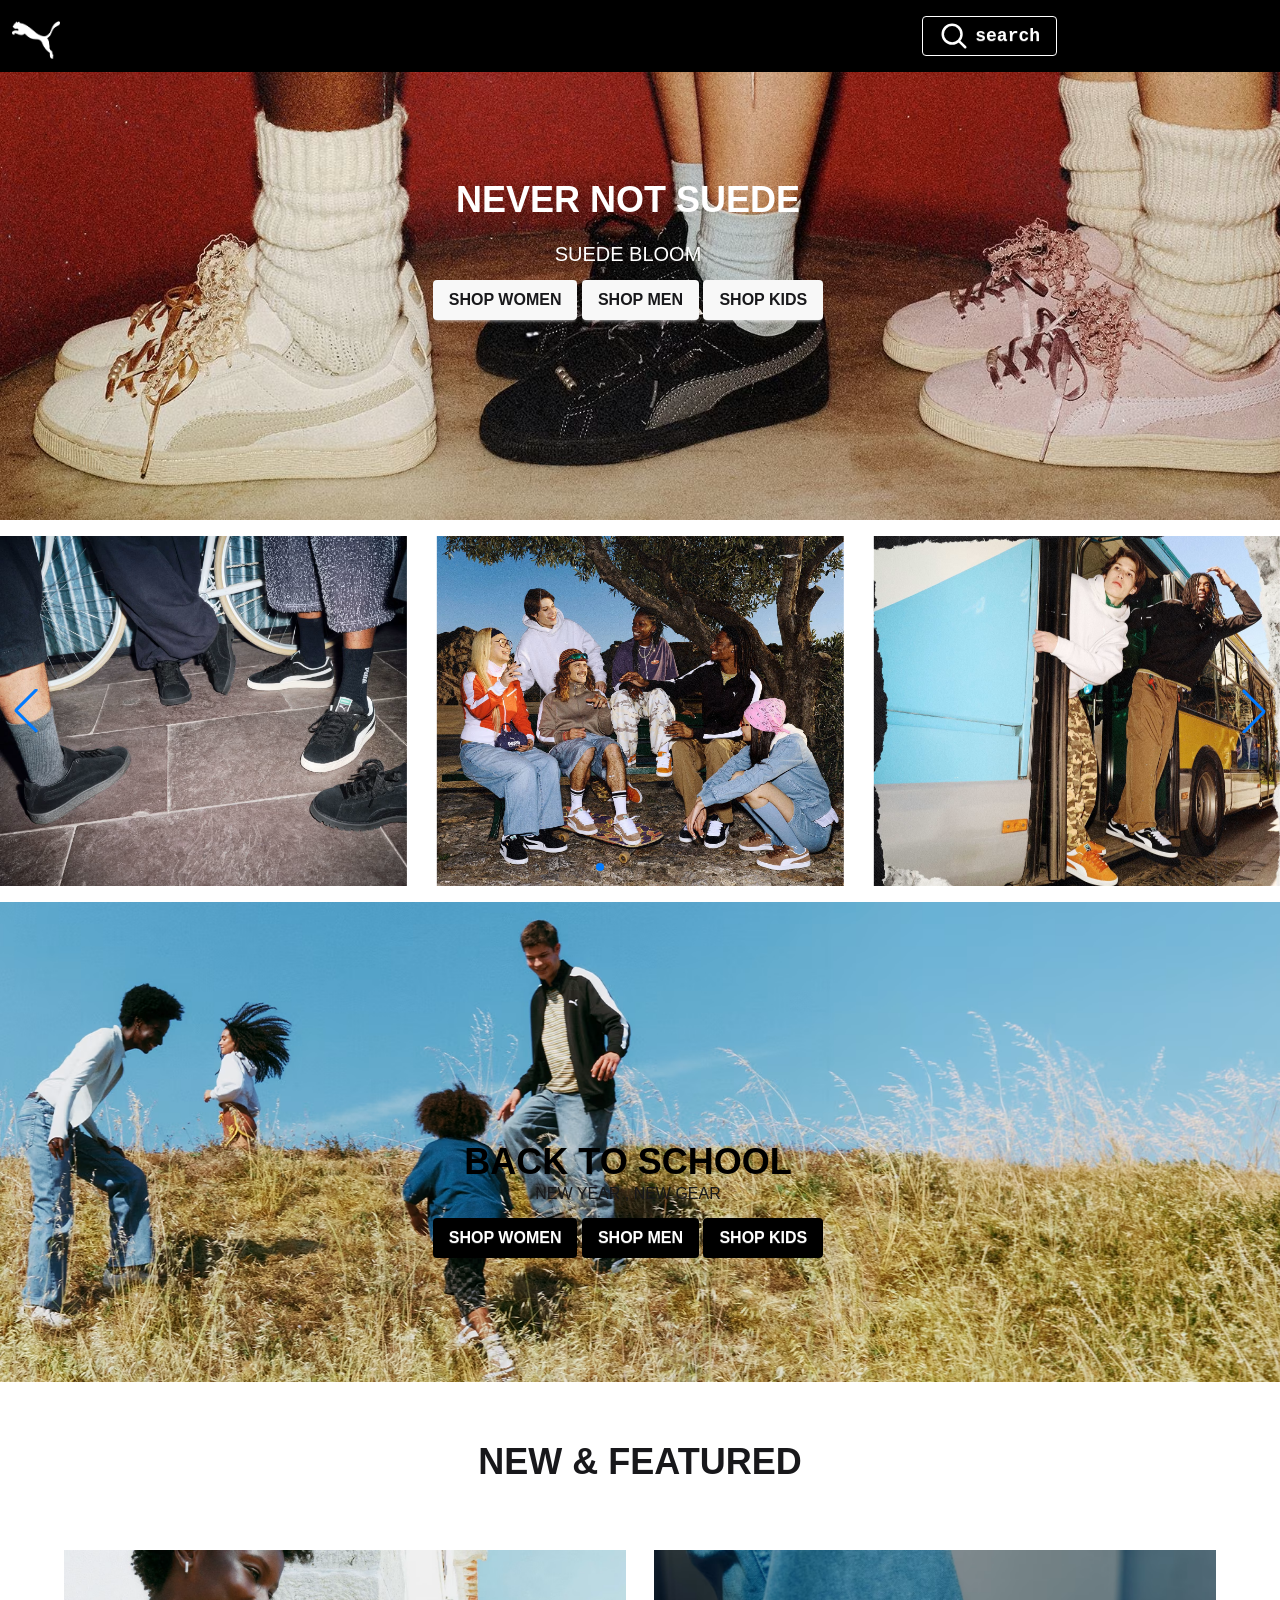
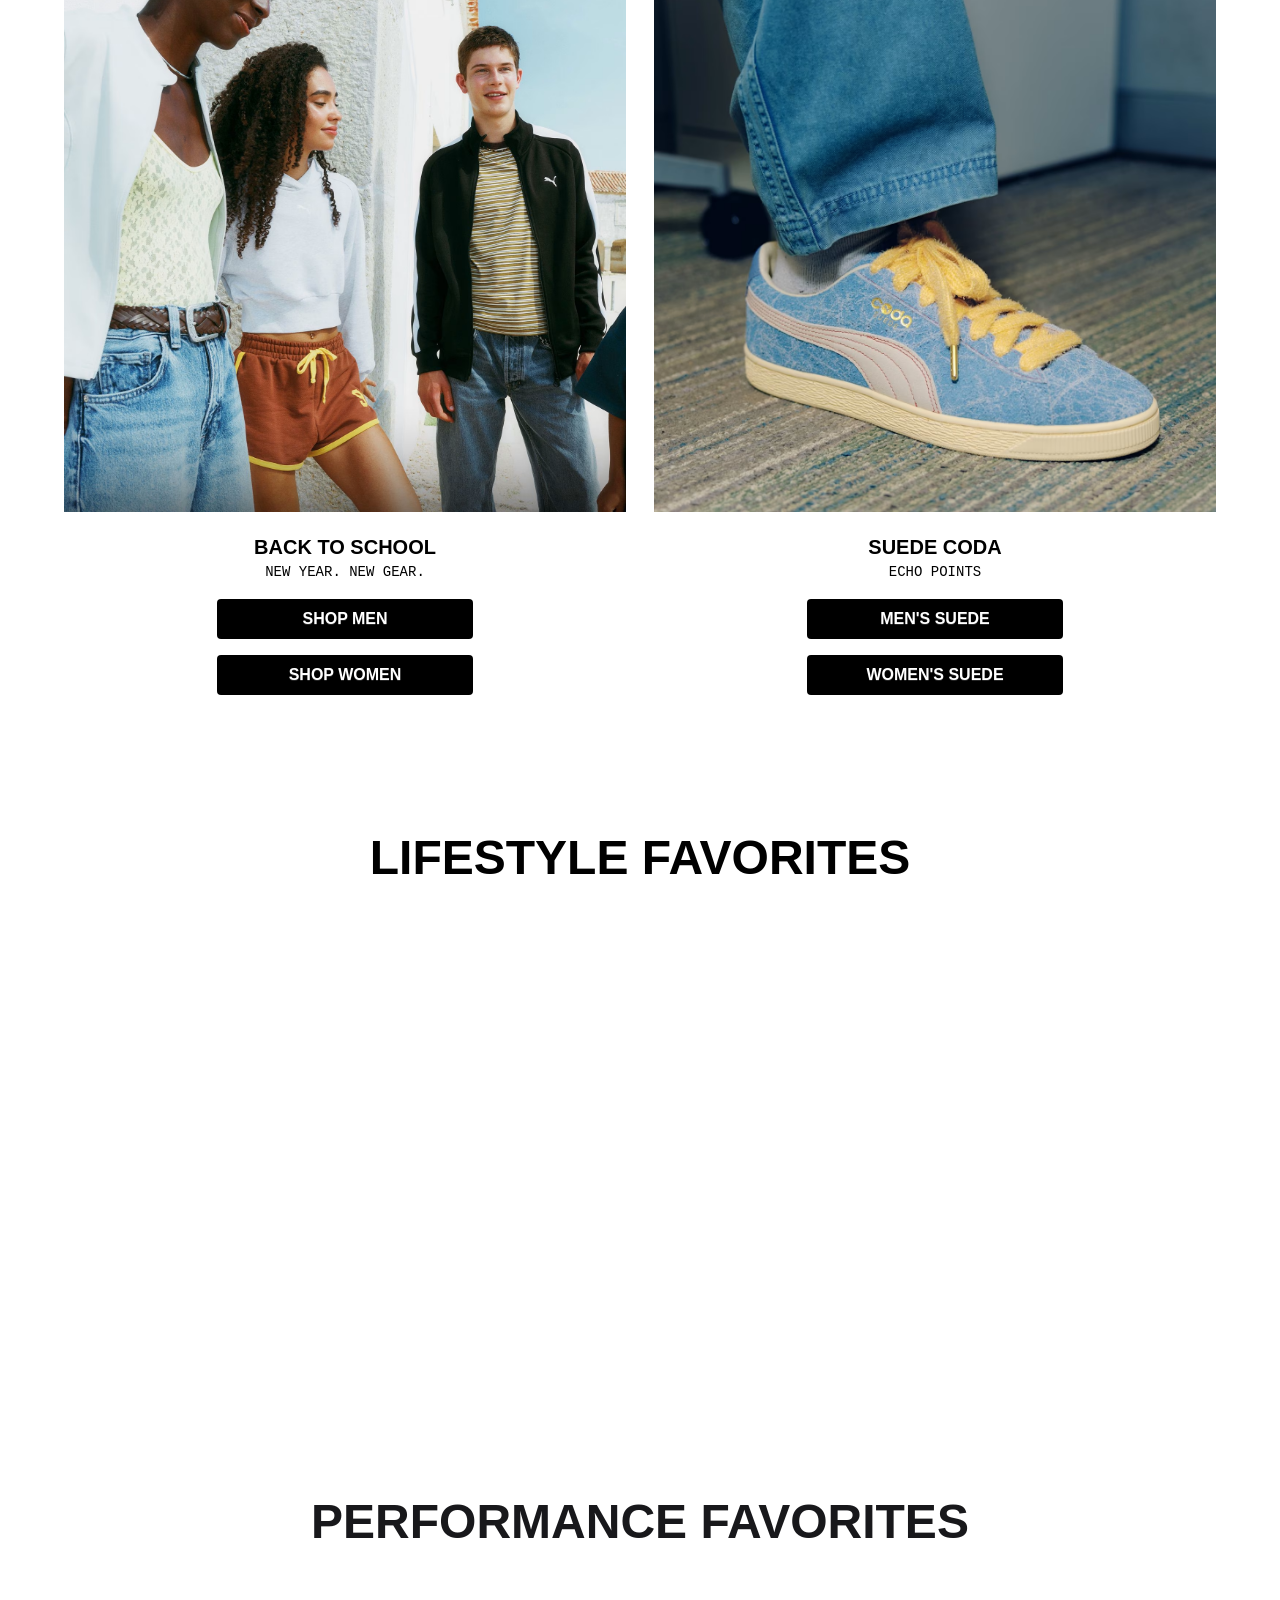
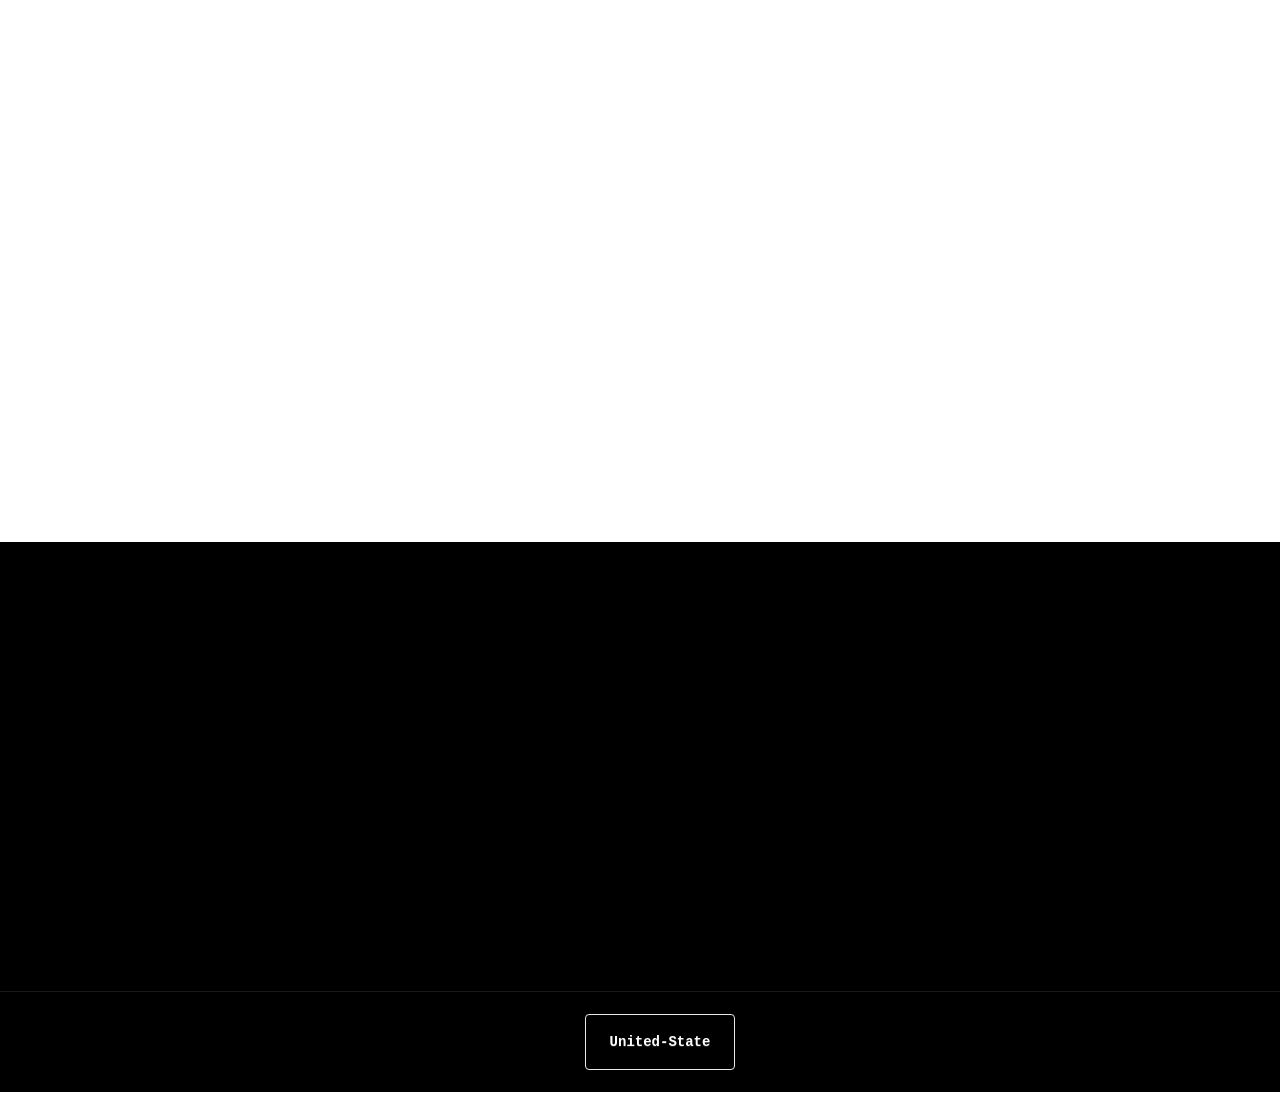
==== index.html @ 9804d4bf "first" ====
<!DOCTYPE html>
<html lang="en">
<head>
  <meta charset="UTF-8">
  <meta name="viewport" content="width=device-width, initial-scale=1.0">
  <title>PUMA.com | Clothing, Shoes, Accessories | PUMA US</title>
  <link rel="icon" href="./images/favicon.png">
  <script type="module" crossorigin src="./assets/index-BhN2_2Dj.js"></script>
  <link rel="stylesheet" crossorigin href="./assets/index-mYCbTjLN.css">
</head>
<body>
<!--#region wrapper-->
<div class="wrapper w-full bg-white">
<header class="w-full header bg-neutral-200 fixed z-10 h-18 lg:flex hidden">
  <!--#region menu-->
  <nav class="bg-black container  nav capitalize max-w-375 mx-auto h-full flex 
  gap-3 flex-row transition-all duration-200 hover:text-gray-300
  ">
    <img src="./images/favicon.png" class="h-full p-3 m-1  px-2 " alt="puma">
    
     
    <div class=" menucontainer1  font-bold px-2 h-full text-white w-[70%] hover:text-white
    gap-7 flex items-center ">
   </div>
      
  <div class="btnheader w-[15%] flex justify-center items-center">
    <button class="btn btn-secondary bg-black border-white hover:bg-gray-400 shadow-none font-mono text-white text-[18px]">
      <svg width="30px" height="30px" viewBox="0 0 24 24" fill="none" xmlns="http://www.w3.org/2000/svg">
<path d="M15.7955 15.8111L21 21M18 10.5C18 14.6421 14.6421 18 10.5 18C6.35786 18 3 14.6421 3 10.5C3 6.35786 6.35786 3 10.5 3C14.6421 3 18 6.35786 18 10.5Z" stroke="white" stroke-width="2" stroke-linecap="round" stroke-linejoin="round"/>
</svg>
            search
            </button>
  </div>
       <div class="menudo gap-8 flex items-center justify-start gap-4 w-[15%]">
           
            <div class="svg  w-[200px] gap-5 flex justify-between ">
              
            </div>
       </div>

  </nav>
  <!--#endregion menu-->
</header>
<!--#regin header mobile-->
<div class="headermob flex lg:hidden z-10 w-full justify-between gap-3 h-[40px] bg-black">
 
    <div class="menucon w-auto shrink-0 flex flex-row justify-start gap-1">
    </div>

 <div class="logo shrink-0">
  <img src="./images/favicon.png" class="w-12 h-10 " alt="">
 </div>
 <div class="menucondo w-auto shrink-0 flex justify-end flex-row">
   <div class="person">
    <button class="w-[40px] h-[40px] rounded-[20px] bg-black flex justify-center items-center hover:bg-gray-900 shadow-none border-none">
   <img src="./images/person.svg" class="w-5 h-5" alt="">
  </button>
  </div>
  <div class="basket">
    <button class="w-[40px] h-[40px] rounded-[20px] bg-black flex justify-center items-center hover:bg-gray-900 shadow-none border-none">
   <img src="./images/basket.svg " class="w-5 h-5" alt="">
  </button>
  </div>
  </div>
 
</div>
<!--#endregion header mobile-->

<!--#region firstbackground-->
<div class="w-full max-w-375 mx-auto lg:h-130 firstbackground flex h-80 "></div>
<!--#endregion firstbackground-->

<!--#region swiper1-->
<div class="hero-swiper w-full mt-4 max-w-375 container mx-auto "></div>
<!--#endregion swiper1-->

<!--#region secondbg desktop-->
<div class="secondbg w-full max-w-375 mx-auto lg:h-120 mt-4 flex h-80 "></div>
<!--#endregion secondbg desktop-->
 

<!--#region card-->
<div class="card flex md:flex container lg:mx-auto w-full lg:h-240 lg:flex-col lg:my-10 
 justify-center  max-w-375 bg-white">
  </div>
<!--#endregion card-->

<!--#region products desktop-->
<div class="products hidden max-w-375 w-full h-[660px] bg-white container lg:flex flex-col mx-auto items-center">
<span class="capitalize font-bold text-5xl text-black mt-3">LIFESTYLE FAVORITES</span>
<div class="probox w-full h-[550px] mt-3  flex flex-row "></div>
</div>
<!--#endregion products desktop-->
<!--#region products mobile-->
<div class="products lg:hidden w-full flex flex-col bg-white items-center">
<span class="capitalize font-bold text-2xl text-black mb-4 mt-5">LIFESTYLE FAVORITES</span>
<div class="proboxmob w-full flex flex-col justify-center items-center ">
    
</div>
</div>
<!--#endregion products mobile-->

<!--#region pro desktop-->
<div class="pro hidden max-w-375 w-full h-[660px] container lg:flex flex-col mx-auto items-center">
<span class="capitalize font-bold text-5xl mt-4">PERFORMANCE FAVORITES</span>
<div class="probox2 w-full h-[550px] mt-5  flex flex-row "></div>
</div>
<!--#endregion pro desktop-->
<!--#region pro mobile-->
<div class="mobilepro w-full h-150 bg-white flex flex-col items-center lg:hidden">

</div>
<!--#endregion pro mobile-->

<!--#region footerdesktop-->
<div class="footerdesk hidden  bg-black w-full mx-auto container lg:flex flex-col max-w-375 h-[550px]">
<div class="firstpart  w-full h-[450px] flex flex-row">
   
  <div class="first flex-1 min-w-0 flex justify-center items-start lg:px-24 flex-col h-full ">
</div>

  <div class="sec flex-1 min-w-0 flex justify-center items-start lg:px-22 flex-col h-full ">
   
  </div>
  
  <div class="third flex-1 min-w-0 flex justify-center items-start lg:px-22 flex-col h-full ">
    
  </div>
  <div class="forth flex-1 min-w-0 flex justify-center items-start lg:px-22 flex-col h-full ">
  
  </div>
</div>
<hr class="w-full bg-white">

<div class="footerdesksec w-full h-25 flex flex-row ">
  
  <div class="partyek flex-1 min-w-0 h-full mt-5 px-5 flex flex-row gap-3">
   </div>
   <div class="Language flex-1 min-w-0 flex justify-center items-center">
    <button class="btn btn-xs bg-black font-mono shadow-none hover:bg-gray-300
    sm:btn-sm md:btn-md lg:btn-lg xl:btn-xl capitalize text-white text-[14px] ">United-state</button>
   </div>
   <div class="text flex-1 min-w-0 mt-5 flex flex-col items-end">
    
   </div>

</div>

</div>
<!--#endregion footerdesktop-->
<!--#region footer mobile-->
<div class="lg:hidden flex w-full h-125 bg-black overflow-hidden flex-col">
<div class="ghesmataval w-[98%] "></div>
<div class="Language w-[95%]  flex justify-center items-center">
    <button class="btn btn-xs bg-black font-mono shadow-none hover:bg-gray-300
    sm:btn-sm md:btn-md lg:btn-lg xl:btn-xl capitalize text-white text-[14px] ">United-state</button>
   </div>
  <hr class="w-full bg-white mt-4 ">
  <div class="icons w-full h-[50px] mt-5 px-5 flex justify-center items-center flex-row gap-6 ">
   </div>
</div>
<!--#endregion footer mobile-->


</div>
<!--#endregion wrapper-->




<script src="./swiper/swiper-bundle.min.js"></script>
</body>
</html>
---- assets/index-mYCbTjLN.css ----
:root{--swiper-theme-color:#007aff}:host{z-index:1;margin-left:auto;margin-right:auto;display:block;position:relative}.swiper{z-index:1;margin-left:auto;margin-right:auto;padding:0;list-style:none;display:block;position:relative;overflow:hidden}.swiper-vertical>.swiper-wrapper{flex-direction:column}.swiper-wrapper{box-sizing:initial;height:100%;transition-property:transform;transition-timing-function:var(--swiper-wrapper-transition-timing-function,initial);z-index:1;width:100%;display:flex;position:relative}.swiper-android .swiper-slide,.swiper-ios .swiper-slide,.swiper-wrapper{transform:translateZ(0)}.swiper-horizontal{touch-action:pan-y}.swiper-vertical{touch-action:pan-x}.swiper-slide{flex-shrink:0;width:100%;height:100%;transition-property:transform;display:block;position:relative}.swiper-slide-invisible-blank{visibility:hidden}.swiper-autoheight,.swiper-autoheight .swiper-slide{height:auto}.swiper-autoheight .swiper-wrapper{align-items:flex-start;transition-property:transform,height}.swiper-backface-hidden .swiper-slide{backface-visibility:hidden;transform:translateZ(0)}.swiper-3d.swiper-css-mode .swiper-wrapper{perspective:1200px}.swiper-3d .swiper-wrapper{transform-style:preserve-3d}.swiper-3d{perspective:1200px}.swiper-3d .swiper-cube-shadow,.swiper-3d .swiper-slide{transform-style:preserve-3d}.swiper-css-mode>.swiper-wrapper{scrollbar-width:none;-ms-overflow-style:none;overflow:auto}.swiper-css-mode>.swiper-wrapper::-webkit-scrollbar{display:none}.swiper-css-mode>.swiper-wrapper>.swiper-slide{scroll-snap-align:start start}.swiper-css-mode.swiper-horizontal>.swiper-wrapper{scroll-snap-type:x mandatory}.swiper-css-mode.swiper-horizontal>.swiper-wrapper>.swiper-slide:first-child{margin-inline-start:var(--swiper-slides-offset-before);scroll-margin-inline-start:var(--swiper-slides-offset-before)}.swiper-css-mode.swiper-horizontal>.swiper-wrapper>.swiper-slide:last-child{margin-inline-end:var(--swiper-slides-offset-after)}.swiper-css-mode.swiper-vertical>.swiper-wrapper{scroll-snap-type:y mandatory}.swiper-css-mode.swiper-vertical>.swiper-wrapper>.swiper-slide:first-child{margin-block-start:var(--swiper-slides-offset-before);scroll-margin-block-start:var(--swiper-slides-offset-before)}.swiper-css-mode.swiper-vertical>.swiper-wrapper>.swiper-slide:last-child{margin-block-end:var(--swiper-slides-offset-after)}.swiper-css-mode.swiper-free-mode>.swiper-wrapper{scroll-snap-type:none}.swiper-css-mode.swiper-free-mode>.swiper-wrapper>.swiper-slide{scroll-snap-align:none}.swiper-css-mode.swiper-centered>.swiper-wrapper:before{content:"";flex-shrink:0;order:9999}.swiper-css-mode.swiper-centered>.swiper-wrapper>.swiper-slide{scroll-snap-align:center center;scroll-snap-stop:always}.swiper-css-mode.swiper-centered.swiper-horizontal>.swiper-wrapper>.swiper-slide:first-child{margin-inline-start:var(--swiper-centered-offset-before)}.swiper-css-mode.swiper-centered.swiper-horizontal>.swiper-wrapper:before{height:100%;min-height:1px;width:var(--swiper-centered-offset-after)}.swiper-css-mode.swiper-centered.swiper-vertical>.swiper-wrapper>.swiper-slide:first-child{margin-block-start:var(--swiper-centered-offset-before)}.swiper-css-mode.swiper-centered.swiper-vertical>.swiper-wrapper:before{height:var(--swiper-centered-offset-after);width:100%;min-width:1px}.swiper-3d .swiper-slide-shadow,.swiper-3d .swiper-slide-shadow-bottom,.swiper-3d .swiper-slide-shadow-left,.swiper-3d .swiper-slide-shadow-right,.swiper-3d .swiper-slide-shadow-top{pointer-events:none;z-index:10;width:100%;height:100%;position:absolute;top:0;left:0}.swiper-3d .swiper-slide-shadow{background:#00000026}.swiper-3d .swiper-slide-shadow-left{background-image:linear-gradient(270deg,#00000080,#0000)}.swiper-3d .swiper-slide-shadow-right{background-image:linear-gradient(90deg,#00000080,#0000)}.swiper-3d .swiper-slide-shadow-top{background-image:linear-gradient(#0000,#00000080)}.swiper-3d .swiper-slide-shadow-bottom{background-image:linear-gradient(#00000080,#0000)}.swiper-lazy-preloader{border:4px solid var(--swiper-preloader-color,var(--swiper-theme-color));box-sizing:border-box;transform-origin:50%;z-index:10;border-top:4px solid #0000;border-radius:50%;width:42px;height:42px;margin-top:-21px;margin-left:-21px;position:absolute;top:50%;left:50%}:is(.swiper-watch-progress .swiper-slide-visible,.swiper:not(.swiper-watch-progress)) .swiper-lazy-preloader{animation:1s linear infinite swiper-preloader-spin}.swiper-lazy-preloader-white{--swiper-preloader-color:#fff}.swiper-lazy-preloader-black{--swiper-preloader-color:#000}@keyframes swiper-preloader-spin{0%{transform:rotate(0)}to{transform:rotate(1turn)}}.swiper-virtual .swiper-slide{-webkit-backface-visibility:hidden;transform:translateZ(0)}.swiper-virtual.swiper-css-mode .swiper-wrapper:after{content:"";pointer-events:none;position:absolute;top:0;left:0}.swiper-virtual.swiper-css-mode.swiper-horizontal .swiper-wrapper:after{height:1px;width:var(--swiper-virtual-size)}.swiper-virtual.swiper-css-mode.swiper-vertical .swiper-wrapper:after{height:var(--swiper-virtual-size);width:1px}:root{--swiper-navigation-size:44px}.swiper-button-next,.swiper-button-prev{color:var(--swiper-navigation-color,var(--swiper-theme-color));cursor:pointer;height:var(--swiper-navigation-size);width:var(--swiper-navigation-size);z-index:10;justify-content:center;align-items:center;display:flex;position:absolute}:is(.swiper-button-next,.swiper-button-prev).swiper-button-disabled{cursor:auto;opacity:.35;pointer-events:none}:is(.swiper-button-next,.swiper-button-prev).swiper-button-hidden{cursor:auto;opacity:0;pointer-events:none}.swiper-navigation-disabled :is(.swiper-button-next,.swiper-button-prev){display:none!important}:is(.swiper-button-next,.swiper-button-prev) ::slotted(svg),:is(.swiper-button-next,.swiper-button-prev) svg{object-fit:contain;transform-origin:50%;fill:currentColor;pointer-events:none;width:100%;height:100%}.swiper-button-lock{display:none}.swiper-button-next,.swiper-button-prev{margin-top:calc(0px - var(--swiper-navigation-size)/2);top:var(--swiper-navigation-top-offset,50%)}.swiper-button-prev{left:var(--swiper-navigation-sides-offset,4px);right:auto}.swiper-button-prev .swiper-navigation-icon,.swiper-button-prev ::slotted(.swiper-navigation-icon){transform:rotate(180deg)}.swiper-button-next{left:auto;right:var(--swiper-navigation-sides-offset,4px)}.swiper-horizontal .swiper-button-next,.swiper-horizontal .swiper-button-prev,.swiper-horizontal~.swiper-button-next,.swiper-horizontal~.swiper-button-prev{margin-left:0;margin-top:calc(0px - var(--swiper-navigation-size)/2);top:var(--swiper-navigation-top-offset,50%)}.swiper-horizontal.swiper-rtl .swiper-button-next,.swiper-horizontal.swiper-rtl~.swiper-button-next,.swiper-horizontal~.swiper-button-prev,.swiper-horizontal .swiper-button-prev{left:var(--swiper-navigation-sides-offset,4px);right:auto}.swiper-horizontal.swiper-rtl .swiper-button-prev,.swiper-horizontal.swiper-rtl~.swiper-button-prev,.swiper-horizontal~.swiper-button-next,.swiper-horizontal .swiper-button-next{left:auto;right:var(--swiper-navigation-sides-offset,4px)}:is(.swiper-horizontal.swiper-rtl .swiper-button-next,.swiper-horizontal.swiper-rtl~.swiper-button-next,.swiper-horizontal~.swiper-button-prev,.swiper-horizontal .swiper-button-prev) .swiper-navigation-icon,:is(.swiper-horizontal.swiper-rtl .swiper-button-next,.swiper-horizontal.swiper-rtl~.swiper-button-next,.swiper-horizontal~.swiper-button-prev,.swiper-horizontal .swiper-button-prev) ::slotted(.swiper-navigation-icon){transform:rotate(180deg)}:is(.swiper-horizontal.swiper-rtl .swiper-button-prev,.swiper-horizontal.swiper-rtl~.swiper-button-prev) .swiper-navigation-icon,:is(.swiper-horizontal.swiper-rtl .swiper-button-prev,.swiper-horizontal.swiper-rtl~.swiper-button-prev) ::slotted(.swiper-navigation-icon){transform:rotate(0)}.swiper-vertical .swiper-button-next,.swiper-vertical .swiper-button-prev,.swiper-vertical~.swiper-button-next,.swiper-vertical~.swiper-button-prev{left:var(--swiper-navigation-top-offset,50%);margin-left:calc(0px - var(--swiper-navigation-size)/2);margin-top:0;right:auto}.swiper-vertical .swiper-button-prev,.swiper-vertical~.swiper-button-prev{bottom:auto;top:var(--swiper-navigation-sides-offset,4px)}:is(.swiper-vertical .swiper-button-prev,.swiper-vertical~.swiper-button-prev) .swiper-navigation-icon,:is(.swiper-vertical .swiper-button-prev,.swiper-vertical~.swiper-button-prev) ::slotted(.swiper-navigation-icon){transform:rotate(-90deg)}.swiper-vertical .swiper-button-next,.swiper-vertical~.swiper-button-next{bottom:var(--swiper-navigation-sides-offset,4px);top:auto}:is(.swiper-vertical .swiper-button-next,.swiper-vertical~.swiper-button-next) .swiper-navigation-icon,:is(.swiper-vertical .swiper-button-next,.swiper-vertical~.swiper-button-next) ::slotted(.swiper-navigation-icon){transform:rotate(90deg)}.swiper-pagination{text-align:center;z-index:10;transition:opacity .3s;position:absolute;transform:translateZ(0)}.swiper-pagination.swiper-pagination-hidden{opacity:0}.swiper-pagination.swiper-pagination-disabled,.swiper-pagination-disabled>.swiper-pagination{display:none!important}.swiper-horizontal>.swiper-pagination-bullets,.swiper-pagination-bullets.swiper-pagination-horizontal,.swiper-pagination-custom,.swiper-pagination-fraction{bottom:var(--swiper-pagination-bottom,8px);left:0;top:var(--swiper-pagination-top,auto);width:100%}.swiper-pagination-bullets-dynamic{font-size:0;overflow:hidden}.swiper-pagination-bullets-dynamic .swiper-pagination-bullet{position:relative;transform:scale(.33)}.swiper-pagination-bullets-dynamic .swiper-pagination-bullet-active,.swiper-pagination-bullets-dynamic .swiper-pagination-bullet-active-main{transform:scale(1)}.swiper-pagination-bullets-dynamic .swiper-pagination-bullet-active-prev{transform:scale(.66)}.swiper-pagination-bullets-dynamic .swiper-pagination-bullet-active-prev-prev{transform:scale(.33)}.swiper-pagination-bullets-dynamic .swiper-pagination-bullet-active-next{transform:scale(.66)}.swiper-pagination-bullets-dynamic .swiper-pagination-bullet-active-next-next{transform:scale(.33)}.swiper-pagination-bullet{background:var(--swiper-pagination-bullet-inactive-color,#000);border-radius:var(--swiper-pagination-bullet-border-radius,50%);height:var(--swiper-pagination-bullet-height,var(--swiper-pagination-bullet-size,8px));opacity:var(--swiper-pagination-bullet-inactive-opacity,.2);width:var(--swiper-pagination-bullet-width,var(--swiper-pagination-bullet-size,8px));display:inline-block}button.swiper-pagination-bullet{appearance:none;box-shadow:none;border:none;margin:0;padding:0}.swiper-pagination-clickable .swiper-pagination-bullet{cursor:pointer}.swiper-pagination-bullet:only-child{display:none!important}.swiper-pagination-bullet-active{background:var(--swiper-pagination-color,var(--swiper-theme-color));opacity:var(--swiper-pagination-bullet-opacity,1)}.swiper-pagination-vertical.swiper-pagination-bullets,.swiper-vertical>.swiper-pagination-bullets{left:var(--swiper-pagination-left,auto);right:var(--swiper-pagination-right,8px);top:50%;transform:translateY(-50%)}:is(.swiper-pagination-vertical.swiper-pagination-bullets,.swiper-vertical>.swiper-pagination-bullets) .swiper-pagination-bullet{margin:var(--swiper-pagination-bullet-vertical-gap,6px) 0;display:block}:is(.swiper-pagination-vertical.swiper-pagination-bullets,.swiper-vertical>.swiper-pagination-bullets).swiper-pagination-bullets-dynamic{width:8px;top:50%;transform:translateY(-50%)}:is(.swiper-pagination-vertical.swiper-pagination-bullets,.swiper-vertical>.swiper-pagination-bullets).swiper-pagination-bullets-dynamic .swiper-pagination-bullet{transition:transform .2s,top .2s;display:inline-block}:is(.swiper-horizontal>.swiper-pagination-bullets,.swiper-pagination-horizontal.swiper-pagination-bullets) .swiper-pagination-bullet{margin:0 var(--swiper-pagination-bullet-horizontal-gap,4px)}:is(.swiper-horizontal>.swiper-pagination-bullets,.swiper-pagination-horizontal.swiper-pagination-bullets).swiper-pagination-bullets-dynamic{white-space:nowrap;left:50%;transform:translate(-50%)}:is(.swiper-horizontal>.swiper-pagination-bullets,.swiper-pagination-horizontal.swiper-pagination-bullets).swiper-pagination-bullets-dynamic .swiper-pagination-bullet{transition:transform .2s,left .2s}.swiper-horizontal.swiper-rtl>.swiper-pagination-bullets-dynamic .swiper-pagination-bullet{transition:transform .2s,right .2s}.swiper-pagination-fraction{color:var(--swiper-pagination-fraction-color,inherit)}.swiper-pagination-progressbar{background:var(--swiper-pagination-progressbar-bg-color,#00000040);position:absolute}.swiper-pagination-progressbar .swiper-pagination-progressbar-fill{background:var(--swiper-pagination-color,var(--swiper-theme-color));transform-origin:0 0;width:100%;height:100%;position:absolute;top:0;left:0;transform:scale(0)}.swiper-rtl .swiper-pagination-progressbar .swiper-pagination-progressbar-fill{transform-origin:100% 0}.swiper-pagination-progressbar.swiper-pagination-horizontal,.swiper-pagination-progressbar.swiper-pagination-vertical.swiper-pagination-progressbar-opposite,.swiper-horizontal>.swiper-pagination-progressbar,.swiper-vertical>.swiper-pagination-progressbar.swiper-pagination-progressbar-opposite{height:var(--swiper-pagination-progressbar-size,4px);width:100%;top:0;left:0}.swiper-pagination-progressbar.swiper-pagination-horizontal.swiper-pagination-progressbar-opposite,.swiper-pagination-progressbar.swiper-pagination-vertical,.swiper-horizontal>.swiper-pagination-progressbar.swiper-pagination-progressbar-opposite,.swiper-vertical>.swiper-pagination-progressbar{height:100%;width:var(--swiper-pagination-progressbar-size,4px);top:0;left:0}.swiper-pagination-lock{display:none}.swiper-scrollbar{background:var(--swiper-scrollbar-bg-color,#0000001a);border-radius:var(--swiper-scrollbar-border-radius,10px);touch-action:none;position:relative}.swiper-scrollbar.swiper-scrollbar-disabled,.swiper-scrollbar-disabled>.swiper-scrollbar{display:none!important}.swiper-scrollbar.swiper-scrollbar-horizontal,.swiper-horizontal>.swiper-scrollbar{bottom:var(--swiper-scrollbar-bottom,4px);height:var(--swiper-scrollbar-size,4px);left:var(--swiper-scrollbar-sides-offset,1%);top:var(--swiper-scrollbar-top,auto);width:calc(100% - var(--swiper-scrollbar-sides-offset,1%)*2);z-index:50;position:absolute}.swiper-scrollbar.swiper-scrollbar-vertical,.swiper-vertical>.swiper-scrollbar{height:calc(100% - var(--swiper-scrollbar-sides-offset,1%)*2);left:var(--swiper-scrollbar-left,auto);right:var(--swiper-scrollbar-right,4px);top:var(--swiper-scrollbar-sides-offset,1%);width:var(--swiper-scrollbar-size,4px);z-index:50;position:absolute}.swiper-scrollbar-drag{background:var(--swiper-scrollbar-drag-bg-color,#00000080);border-radius:var(--swiper-scrollbar-border-radius,10px);width:100%;height:100%;position:relative;top:0;left:0}.swiper-scrollbar-cursor-drag{cursor:move}.swiper-scrollbar-lock{display:none}.swiper-zoom-container{text-align:center;justify-content:center;align-items:center;width:100%;height:100%;display:flex}.swiper-zoom-container>canvas,.swiper-zoom-container>img,.swiper-zoom-container>svg{object-fit:contain;max-width:100%;max-height:100%}.swiper-slide-zoomed{cursor:move;touch-action:none}.swiper .swiper-notification{opacity:0;pointer-events:none;z-index:-1000;position:absolute;top:0;left:0}.swiper-free-mode>.swiper-wrapper{margin:0 auto;transition-timing-function:ease-out}.swiper-grid>.swiper-wrapper{flex-wrap:wrap}.swiper-grid-column>.swiper-wrapper{flex-flow:column wrap}.swiper-fade.swiper-free-mode .swiper-slide{transition-timing-function:ease-out}.swiper-fade .swiper-slide{pointer-events:none;transition-property:opacity}.swiper-fade .swiper-slide .swiper-slide{pointer-events:none}.swiper-fade .swiper-slide-active{pointer-events:auto}.swiper-fade .swiper-slide-active .swiper-slide-active{pointer-events:auto}.swiper.swiper-cube{overflow:visible}.swiper-cube .swiper-slide{backface-visibility:hidden;pointer-events:none;transform-origin:0 0;visibility:hidden;z-index:1;width:100%;height:100%}.swiper-cube .swiper-slide .swiper-slide{pointer-events:none}.swiper-cube.swiper-rtl .swiper-slide{transform-origin:100% 0}.swiper-cube .swiper-slide-active,.swiper-cube .swiper-slide-active .swiper-slide-active{pointer-events:auto}.swiper-cube .swiper-slide-active,.swiper-cube .swiper-slide-next,.swiper-cube .swiper-slide-prev{pointer-events:auto;visibility:visible}.swiper-cube .swiper-cube-shadow{opacity:.6;z-index:0;width:100%;height:100%;position:absolute;bottom:0;left:0}.swiper-cube .swiper-cube-shadow:before{content:"";filter:blur(50px);background:#000;position:absolute;inset:0}.swiper-cube .swiper-slide-next+.swiper-slide{pointer-events:auto;visibility:visible}.swiper-cube .swiper-slide-shadow-cube.swiper-slide-shadow-bottom,.swiper-cube .swiper-slide-shadow-cube.swiper-slide-shadow-left,.swiper-cube .swiper-slide-shadow-cube.swiper-slide-shadow-right,.swiper-cube .swiper-slide-shadow-cube.swiper-slide-shadow-top{backface-visibility:hidden;z-index:0}.swiper.swiper-flip{overflow:visible}.swiper-flip .swiper-slide{backface-visibility:hidden;pointer-events:none;z-index:1}.swiper-flip .swiper-slide .swiper-slide{pointer-events:none}.swiper-flip .swiper-slide-active,.swiper-flip .swiper-slide-active .swiper-slide-active{pointer-events:auto}.swiper-flip .swiper-slide-shadow-flip.swiper-slide-shadow-bottom,.swiper-flip .swiper-slide-shadow-flip.swiper-slide-shadow-left,.swiper-flip .swiper-slide-shadow-flip.swiper-slide-shadow-right,.swiper-flip .swiper-slide-shadow-flip.swiper-slide-shadow-top{backface-visibility:hidden;z-index:0}.swiper-creative .swiper-slide{backface-visibility:hidden;transition-property:transform,opacity,height;overflow:hidden}.swiper.swiper-cards{overflow:visible}.swiper-cards .swiper-slide{backface-visibility:hidden;transform-origin:bottom;overflow:hidden}@layer properties{@supports (((-webkit-hyphens:none)) and (not (margin-trim:inline))) or ((-moz-orient:inline) and (not (color:rgb(from red r g b)))){*,:before,:after,::backdrop{--tw-translate-x:0;--tw-translate-y:0;--tw-translate-z:0;--tw-scale-x:1;--tw-scale-y:1;--tw-scale-z:1;--tw-rotate-x:initial;--tw-rotate-y:initial;--tw-rotate-z:initial;--tw-skew-x:initial;--tw-skew-y:initial;--tw-space-y-reverse:0;--tw-space-x-reverse:0;--tw-divide-y-reverse:0;--tw-border-style:solid;--tw-leading:initial;--tw-font-weight:initial;--tw-tracking:initial;--tw-shadow:0 0 #0000;--tw-shadow-color:initial;--tw-shadow-alpha:100%;--tw-inset-shadow:0 0 #0000;--tw-inset-shadow-color:initial;--tw-inset-shadow-alpha:100%;--tw-ring-color:initial;--tw-ring-shadow:0 0 #0000;--tw-inset-ring-color:initial;--tw-inset-ring-shadow:0 0 #0000;--tw-ring-inset:initial;--tw-ring-offset-width:0px;--tw-ring-offset-color:#fff;--tw-ring-offset-shadow:0 0 #0000;--tw-blur:initial;--tw-brightness:initial;--tw-contrast:initial;--tw-grayscale:initial;--tw-hue-rotate:initial;--tw-invert:initial;--tw-opacity:initial;--tw-saturate:initial;--tw-sepia:initial;--tw-drop-shadow:initial;--tw-drop-shadow-color:initial;--tw-drop-shadow-alpha:100%;--tw-drop-shadow-size:initial;--tw-duration:initial;--tw-ease:initial;--tw-content:""}}}@layer theme{:root,:host{--font-sans:-apple-system, BlinkMacSystemFont, "Segoe UI", Roboto, "Helvetica Neue", "Noto Sans", Arial, sans-serif, "Apple Color Emoji", "Segoe UI Emoji", "Segoe UI Symbol", "Noto Color Emoji";--font-mono:ui-monospace, SFMono-Regular, Menlo, Monaco, Consolas, "Liberation Mono", "Courier New", monospace;--color-gray-50:oklch(98.5% .002 247.839);--color-gray-300:oklch(87.2% .01 258.338);--color-gray-400:oklch(70.7% .022 261.325);--color-gray-600:oklch(44.6% .03 256.802);--color-gray-900:oklch(21% .034 264.665);--color-neutral-100:oklch(97% 0 none);--color-neutral-200:oklch(92.2% 0 none);--color-black:#000;--color-white:#fff;--spacing:.25rem;--container-xl:36rem;--text-xs:.75rem;--text-xs--line-height:calc(1 / .75);--text-sm:.875rem;--text-sm--line-height:calc(1.25 / .875);--text-base:1rem;--text-base--line-height:calc(1.5 / 1);--text-lg:1.125rem;--text-lg--line-height:calc(1.75 / 1.125);--text-xl:1.25rem;--text-xl--line-height:calc(1.75 / 1.25);--text-2xl:1.5rem;--text-2xl--line-height:calc(2 / 1.5);--text-3xl:1.875rem;--text-3xl--line-height:calc(2.25 / 1.875);--text-4xl:2.25rem;--text-4xl--line-height:calc(2.5 / 2.25);--text-5xl:3rem;--text-5xl--line-height:1;--font-weight-normal:400;--font-weight-medium:500;--font-weight-semibold:600;--font-weight-bold:700;--tracking-wide:.025em;--leading-tight:1.25;--radius-sm:.25rem;--radius-lg:.5rem;--radius-2xl:1rem;--ease-out:cubic-bezier(0, 0, .2, 1);--default-transition-duration:.15s;--default-transition-timing-function:cubic-bezier(.4, 0, .2, 1);--default-font-family:var(--font-sans);--default-mono-font-family:var(--font-mono)}}@layer base{*,:after,:before,::backdrop{box-sizing:border-box;border:0 solid;margin:0;padding:0}::file-selector-button{box-sizing:border-box;border:0 solid;margin:0;padding:0}html,:host{-webkit-text-size-adjust:100%;tab-size:4;line-height:1.5;font-family:var(--default-font-family,-apple-system, BlinkMacSystemFont, "Segoe UI", Roboto, "Helvetica Neue", "Noto Sans", Arial, sans-serif, "Apple Color Emoji", "Segoe UI Emoji", "Segoe UI Symbol", "Noto Color Emoji");font-feature-settings:var(--default-font-feature-settings,normal);font-variation-settings:var(--default-font-variation-settings,normal);-webkit-tap-highlight-color:transparent}hr{height:0;color:inherit;border-top-width:1px}abbr:where([title]){-webkit-text-decoration:underline dotted;text-decoration:underline dotted}h1,h2,h3,h4,h5,h6{font-size:inherit;font-weight:inherit}a{color:inherit;-webkit-text-decoration:inherit;-webkit-text-decoration:inherit;-webkit-text-decoration:inherit;-webkit-text-decoration:inherit;text-decoration:inherit}b,strong{font-weight:bolder}code,kbd,samp,pre{font-family:var(--default-mono-font-family,ui-monospace, SFMono-Regular, Menlo, Monaco, Consolas, "Liberation Mono", "Courier New", monospace);font-feature-settings:var(--default-mono-font-feature-settings,normal);font-variation-settings:var(--default-mono-font-variation-settings,normal);font-size:1em}small{font-size:80%}sub,sup{vertical-align:baseline;font-size:75%;line-height:0;position:relative}sub{bottom:-.25em}sup{top:-.5em}table{text-indent:0;border-color:inherit;border-collapse:collapse}:-moz-focusring:where(:not(iframe)){outline:auto}progress{vertical-align:baseline}summary{display:list-item}ol,ul,menu{list-style:none}img,svg,video,canvas,audio,iframe,embed,object{vertical-align:middle;display:block}img,video{max-width:100%;height:auto}button,input,select,optgroup,textarea{font:inherit;font-feature-settings:inherit;font-variation-settings:inherit;letter-spacing:inherit;color:inherit;opacity:1;background-color:#0000;border-radius:0}::file-selector-button{font:inherit;font-feature-settings:inherit;font-variation-settings:inherit;letter-spacing:inherit;color:inherit;opacity:1;background-color:#0000;border-radius:0}:where(select:is([multiple],[size])) optgroup{font-weight:bolder}:where(select:is([multiple],[size])) optgroup option{padding-inline-start:20px}::file-selector-button{margin-inline-end:4px}::placeholder{opacity:1}@supports (not ((-webkit-appearance:-apple-pay-button))) or (contain-intrinsic-size:1px){::placeholder{color:currentColor}@supports (color:color-mix(in lab, red, red)){::placeholder{color:color-mix(in oklab, currentcolor 50%, transparent)}}}textarea{resize:vertical}::-webkit-search-decoration{-webkit-appearance:none}::-webkit-date-and-time-value{min-height:1lh;text-align:inherit}::-webkit-datetime-edit{display:inline-flex}::-webkit-datetime-edit-fields-wrapper{padding:0}::-webkit-datetime-edit{padding-block:0}::-webkit-datetime-edit-year-field{padding-block:0}::-webkit-datetime-edit-month-field{padding-block:0}::-webkit-datetime-edit-day-field{padding-block:0}::-webkit-datetime-edit-hour-field{padding-block:0}::-webkit-datetime-edit-minute-field{padding-block:0}::-webkit-datetime-edit-second-field{padding-block:0}::-webkit-datetime-edit-millisecond-field{padding-block:0}::-webkit-datetime-edit-meridiem-field{padding-block:0}::-webkit-calendar-picker-indicator{line-height:1}:-moz-ui-invalid{box-shadow:none}button,input:where([type=button],[type=reset],[type=submit]){appearance:button}::file-selector-button{appearance:button}::-webkit-inner-spin-button{height:auto}::-webkit-outer-spin-button{height:auto}[hidden]:where(:not([hidden=until-found])){display:none!important}:where(:root),[data-theme=light]{--lightningcss-light:initial;--lightningcss-dark: ;color-scheme:light;--color-base-100:oklch(100% 0 0);--color-base-200:oklch(98% 0 0);--color-base-300:oklch(95% 0 0);--color-base-content:oklch(21% .006 285.885);--color-primary:oklch(45% .24 277.023);--color-primary-content:oklch(93% .034 272.788);--color-secondary:oklch(65% .241 354.308);--color-secondary-content:oklch(94% .028 342.258);--color-accent:oklch(77% .152 181.912);--color-accent-content:oklch(38% .063 188.416);--color-neutral:oklch(14% .005 285.823);--color-neutral-content:oklch(92% .004 286.32);--color-info:oklch(74% .16 232.661);--color-info-content:oklch(29% .066 243.157);--color-success:oklch(76% .177 163.223);--color-success-content:oklch(37% .077 168.94);--color-warning:oklch(82% .189 84.429);--color-warning-content:oklch(41% .112 45.904);--color-error:oklch(71% .194 13.428);--color-error-content:oklch(27% .105 12.094);--radius-selector:.5rem;--radius-field:.25rem;--radius-box:.5rem;--size-selector:.25rem;--size-field:.25rem;--border:1px;--depth:1;--noise:0}:root:has(input.theme-controller[value=light]:checked){--lightningcss-light:initial;--lightningcss-dark: ;color-scheme:light;--color-base-100:oklch(100% 0 0);--color-base-200:oklch(98% 0 0);--color-base-300:oklch(95% 0 0);--color-base-content:oklch(21% .006 285.885);--color-primary:oklch(45% .24 277.023);--color-primary-content:oklch(93% .034 272.788);--color-secondary:oklch(65% .241 354.308);--color-secondary-content:oklch(94% .028 342.258);--color-accent:oklch(77% .152 181.912);--color-accent-content:oklch(38% .063 188.416);--color-neutral:oklch(14% .005 285.823);--color-neutral-content:oklch(92% .004 286.32);--color-info:oklch(74% .16 232.661);--color-info-content:oklch(29% .066 243.157);--color-success:oklch(76% .177 163.223);--color-success-content:oklch(37% .077 168.94);--color-warning:oklch(82% .189 84.429);--color-warning-content:oklch(41% .112 45.904);--color-error:oklch(71% .194 13.428);--color-error-content:oklch(27% .105 12.094);--radius-selector:.5rem;--radius-field:.25rem;--radius-box:.5rem;--size-selector:.25rem;--size-field:.25rem;--border:1px;--depth:1;--noise:0}@media (prefers-color-scheme:dark){:root:not([data-theme]){--lightningcss-light: ;--lightningcss-dark:initial;color-scheme:dark;--color-base-100:oklch(25.33% .016 252.42);--color-base-200:oklch(23.26% .014 253.1);--color-base-300:oklch(21.15% .012 254.09);--color-base-content:oklch(97.807% .029 256.847);--color-primary:oklch(58% .233 277.117);--color-primary-content:oklch(96% .018 272.314);--color-secondary:oklch(65% .241 354.308);--color-secondary-content:oklch(94% .028 342.258);--color-accent:oklch(77% .152 181.912);--color-accent-content:oklch(38% .063 188.416);--color-neutral:oklch(14% .005 285.823);--color-neutral-content:oklch(92% .004 286.32);--color-info:oklch(74% .16 232.661);--color-info-content:oklch(29% .066 243.157);--color-success:oklch(76% .177 163.223);--color-success-content:oklch(37% .077 168.94);--color-warning:oklch(82% .189 84.429);--color-warning-content:oklch(41% .112 45.904);--color-error:oklch(71% .194 13.428);--color-error-content:oklch(27% .105 12.094);--radius-selector:.5rem;--radius-field:.25rem;--radius-box:.5rem;--size-selector:.25rem;--size-field:.25rem;--border:1px;--depth:1;--noise:0}}:is(:root:has(input.theme-controller[value=light]:checked),[data-theme=light]){--lightningcss-light:initial;--lightningcss-dark: ;color-scheme:light;--color-base-100:oklch(100% 0 0);--color-base-200:oklch(98% 0 0);--color-base-300:oklch(95% 0 0);--color-base-content:oklch(21% .006 285.885);--color-primary:oklch(45% .24 277.023);--color-primary-content:oklch(93% .034 272.788);--color-secondary:oklch(65% .241 354.308);--color-secondary-content:oklch(94% .028 342.258);--color-accent:oklch(77% .152 181.912);--color-accent-content:oklch(38% .063 188.416);--color-neutral:oklch(14% .005 285.823);--color-neutral-content:oklch(92% .004 286.32);--color-info:oklch(74% .16 232.661);--color-info-content:oklch(29% .066 243.157);--color-success:oklch(76% .177 163.223);--color-success-content:oklch(37% .077 168.94);--color-warning:oklch(82% .189 84.429);--color-warning-content:oklch(41% .112 45.904);--color-error:oklch(71% .194 13.428);--color-error-content:oklch(27% .105 12.094);--radius-selector:.5rem;--radius-field:.25rem;--radius-box:.5rem;--size-selector:.25rem;--size-field:.25rem;--border:1px;--depth:1;--noise:0}:is(:root:has(input.theme-controller[value=dark]:checked),[data-theme=dark]){--lightningcss-light: ;--lightningcss-dark:initial;color-scheme:dark;--color-base-100:oklch(25.33% .016 252.42);--color-base-200:oklch(23.26% .014 253.1);--color-base-300:oklch(21.15% .012 254.09);--color-base-content:oklch(97.807% .029 256.847);--color-primary:oklch(58% .233 277.117);--color-primary-content:oklch(96% .018 272.314);--color-secondary:oklch(65% .241 354.308);--color-secondary-content:oklch(94% .028 342.258);--color-accent:oklch(77% .152 181.912);--color-accent-content:oklch(38% .063 188.416);--color-neutral:oklch(14% .005 285.823);--color-neutral-content:oklch(92% .004 286.32);--color-info:oklch(74% .16 232.661);--color-info-content:oklch(29% .066 243.157);--color-success:oklch(76% .177 163.223);--color-success-content:oklch(37% .077 168.94);--color-warning:oklch(82% .189 84.429);--color-warning-content:oklch(41% .112 45.904);--color-error:oklch(71% .194 13.428);--color-error-content:oklch(27% .105 12.094);--radius-selector:.5rem;--radius-field:.25rem;--radius-box:.5rem;--size-selector:.25rem;--size-field:.25rem;--border:1px;--depth:1;--noise:0}:root{--page-scroll-lock:initial;--page-overflow:var(--page-scroll-lock) hidden}:root:not(span){overflow:var(--page-overflow)}:root{--fx-noise:url("data:image/svg+xml,%3Csvg xmlns='http://www.w3.org/2000/svg' viewBox='0 0 200 200'%3E%3Cfilter id='a'%3E%3CfeTurbulence type='fractalNoise' baseFrequency='1.34' numOctaves='4' stitchTiles='stitch'%3E%3C/feTurbulence%3E%3C/filter%3E%3Crect width='200' height='200' filter='url(%23a)' opacity='0.2'%3E%3C/rect%3E%3C/svg%3E")}:root,[data-theme]{background-color:var(--root-bg);color:var(--color-base-content)}:root{background-color:var(--page-scroll-bg,var(--root-bg))}:where(:root,[data-theme]){--root-bg:var(--color-base-100)}@property --radialprogress{syntax:"<percentage>";inherits:true;initial-value:0%}@property --aura-angle{syntax:"<angle>";inherits:false;initial-value:0deg}:root{scrollbar-color:currentColor #0000}@supports (color:color-mix(in lab, red, red)){:root{scrollbar-color:color-mix(in oklch, currentColor 35%, #0000) #0000}}:root{--page-has-backdrop:var(--page-scroll-lock) 1;--page-scroll-bg:var(--page-scroll-lock) var(--root-bg,#0000)}@supports (color:color-mix(in lab, red, red)){:root{--page-scroll-bg:var(--page-scroll-lock) color-mix(in srgb, var(--root-bg,#0000), oklch(0% 0 0) calc(var(--page-has-backdrop,0) * 40%))}}:root{background-image:var(--page-scroll-lock) linear-gradient(var(--root-bg,#0000), var(--root-bg,#0000));transition:var(--page-scroll-lock) background-color .3s ease-out;animation:var(--page-scroll-lock) set-page-has-scroll forwards;animation-timeline:var(--page-scroll-lock) scroll();--page-has-scroll:initial;scrollbar-gutter:var(--page-has-scroll) var(--page-scroll-lock) stable}@keyframes set-page-has-scroll{0%,to{--page-has-scroll: }}}@layer components;@layer utilities{@layer daisyui.l1.l2{.diff{webkit-user-select:none;-webkit-user-select:none;user-select:none;direction:ltr;grid-template-rows:1fr 1.8rem 1fr;grid-template-columns:auto 1fr;align-items:normal;width:100%;display:grid;position:relative;overflow:hidden;container-type:inline-size}.diff:focus-visible,.diff:focus-visible{outline-style:var(--tw-outline-style);outline-offset:1px;outline-width:2px;outline-color:var(--color-base-content)}.diff:has(.diff-item-1:focus-visible){outline-style:var(--tw-outline-style);outline-offset:1px;outline-width:2px;outline-color:var(--color-base-content)}.diff:focus-visible .diff-resizer{min-width:95cqi;max-width:95cqi}.diff:has(.diff-item-1:focus-visible){outline-style:var(--tw-outline-style);outline-offset:1px;outline-width:2px}.diff:has(.diff-item-1:focus-visible) .diff-resizer{min-width:5cqi;max-width:5cqi}.diff:hover .diff-item-2:after{height:2.4rem}@supports (-webkit-overflow-scrolling:touch) and (overflow:-webkit-paged-x){.diff:focus .diff-resizer{min-width:5cqi;max-width:5cqi}.diff:has(.diff-item-1:focus) .diff-resizer{min-width:95cqi;max-width:95cqi}}.drawer-open>.drawer-side{overflow-y:auto}:where(.drawer-toggle:checked~.drawer-side){pointer-events:auto;visibility:visible;opacity:1;overflow-y:auto}:where(.drawer-toggle:checked~.drawer-side)>:not(.drawer-overlay){translate:0%}.drawer-end>.drawer-toggle~.drawer-side{grid-column-start:2;justify-items:end}.drawer-end>.drawer-toggle~.drawer-side>:not(.drawer-overlay){translate:100%}[dir=rtl] :is(.drawer-end>.drawer-toggle~.drawer-side>:not(.drawer-overlay)){translate:-100%}.drawer-end>.drawer-toggle:checked~.drawer-side>:not(.drawer-overlay){translate:0%}.drawer-open>.drawer-toggle{display:none}.drawer-open>.drawer-toggle~.drawer-side{pointer-events:auto;visibility:visible;overscroll-behavior:auto;opacity:1;width:auto;display:block;position:sticky}.drawer-open>.drawer-toggle~.drawer-side>.drawer-overlay{cursor:default;background-color:#0000}.drawer-open>.drawer-toggle:checked~.drawer-side{pointer-events:auto;visibility:visible}@media (prefers-reduced-motion:no-preference){.collapse-arrow>.collapse-title:after{transition-property:all;transition-duration:.2s;transition-timing-function:cubic-bezier(.4,0,.2,1)}}.collapse-plus>.collapse-title:after{width:.5rem;height:.5rem;display:block;position:absolute}@media (prefers-reduced-motion:no-preference){.collapse-plus>.collapse-title:after{transition-property:all;transition-duration:.3s;transition-timing-function:cubic-bezier(.4,0,.2,1)}}.collapse-plus>.collapse-title:after{--tw-content:"+";content:var(--tw-content);pointer-events:none;top:.9rem;inset-inline-end:1.4rem}.collapse-arrow>.collapse-title:after{width:.5rem;height:.5rem;display:block;position:absolute;transform:translateY(-100%)rotate(45deg)}@media (prefers-reduced-motion:no-preference){.collapse-arrow>.collapse-title:after{transition-property:all;transition-duration:.2s;transition-timing-function:cubic-bezier(.4,0,.2,1)}}.collapse-arrow>.collapse-title:after{content:"";transform-origin:75% 75%;pointer-events:none;top:50%;inset-inline-end:1.4rem;box-shadow:2px 2px}.collapse-open>.collapse-content{--overflow-delay:.2s;overflow:revert-layer;content-visibility:visible;min-height:fit-content;padding-bottom:1rem}@supports not (content-visibility:visible){.collapse-open>.collapse-content{visibility:visible}}.list .list-row:has(.list-col-grow:first-child){--list-grid-cols:1fr}.list .list-row:has(.list-col-grow:nth-child(2)){--list-grid-cols:minmax(0, auto) 1fr}.list .list-row:has(.list-col-grow:nth-child(3)){--list-grid-cols:minmax(0, auto) minmax(0, auto) 1fr}.list .list-row:has(.list-col-grow:nth-child(4)){--list-grid-cols:minmax(0, auto) minmax(0, auto) minmax(0, auto) 1fr}.list .list-row:has(.list-col-grow:nth-child(5)){--list-grid-cols:minmax(0, auto) minmax(0, auto) minmax(0, auto) minmax(0, auto) 1fr}.list .list-row:has(.list-col-grow:nth-child(6)){--list-grid-cols:minmax(0, auto) minmax(0, auto) minmax(0, auto) minmax(0, auto) minmax(0, auto) 1fr}.list .list-row>*{grid-row-start:1}.dropdown-start :where(.dropdown-content){inset-inline-end:auto;translate:0}[dir=rtl] :is(.dropdown-start :where(.dropdown-content)){translate:0}.dropdown-center :where(.dropdown-content){inset-inline-end:50%;translate:50%}[dir=rtl] :is(.dropdown-center :where(.dropdown-content)){translate:-50%}.dropdown-end :where(.dropdown-content){inset-inline-end:0;translate:0}[dir=rtl] :is(.dropdown-end :where(.dropdown-content)){translate:0}.dropdown-left .dropdown-content{transform-origin:100%;inset-inline-end:100%;top:0;bottom:auto}.dropdown-right .dropdown-content{transform-origin:0;inset-inline-start:100%;top:0;bottom:auto}.dropdown-bottom .dropdown-content{transform-origin:top;top:100%;bottom:auto}.dropdown-top .dropdown-content{transform-origin:bottom;top:auto;bottom:100%}.steps-horizontal .step{text-align:center;grid-template-rows:40px 1fr;grid-template-columns:auto;place-items:center;min-width:4rem;display:grid}.steps-horizontal .step:before{width:100%;height:.5rem;margin-inline-start:-100%;translate:0}[dir=rtl] :is(.steps-horizontal .step):before{translate:0}.steps-vertical .step{grid-template-rows:auto;grid-template-columns:40px 1fr;justify-items:start;gap:.5rem;min-height:4rem;display:grid}.steps-vertical .step:before{width:.5rem;height:100%;margin-inline-start:50%;translate:-50% -50%}[dir=rtl] :is(.steps-vertical .step):before{translate:50% -50%}.checkbox:disabled,.radio:disabled{cursor:not-allowed;opacity:.2}:is(.stack,.stack.stack-bottom)>*{grid-area:3/3/6/4}:is(.stack,.stack.stack-bottom)>:nth-child(2){grid-area:2/2/5/5}:is(.stack,.stack.stack-bottom)>:first-child{grid-area:1/1/4/6}.stack.stack-top>*{grid-area:1/3/4/4}.stack.stack-top>:nth-child(2){grid-area:2/2/5/5}.stack.stack-top>:first-child{grid-area:3/1/6/6}.stack.stack-start>*{grid-area:3/1/4/4}.stack.stack-start>:nth-child(2){grid-area:2/2/5/5}.stack.stack-start>:first-child{grid-area:1/3/6/6}.stack.stack-end>*{grid-area:3/3/4/6}.stack.stack-end>:nth-child(2){grid-area:2/2/5/5}.stack.stack-end>:first-child{grid-area:1/1/6/4}.drawer-end>.drawer-toggle~.drawer-content{grid-column-start:1}.divider-horizontal.divider{flex-direction:column;width:1rem;height:auto}.divider-horizontal.divider:before,.divider-horizontal.divider:after{width:.125rem;height:100%}.divider-vertical.divider{flex-direction:row;width:auto;height:1rem}.divider-vertical.divider:before,.divider-vertical.divider:after{width:100%;height:.125rem}.btn-wide{width:100%;max-width:16rem}.loading-spinner{-webkit-mask-image:url("data:image/svg+xml,%3Csvg width='24' height='24' stroke='black' viewBox='0 0 24 24' xmlns='http://www.w3.org/2000/svg'%3E%3Cg transform-origin='center'%3E%3Ccircle cx='12' cy='12' r='9.5' fill='none' stroke-width='3' stroke-linecap='round'%3E%3CanimateTransform attributeName='transform' type='rotate' from='0 12 12' to='360 12 12' dur='8s' repeatCount='indefinite'/%3E%3Canimate attributeName='stroke-dasharray' values='0,150;42,150;42,150' keyTimes='0;0.475;1' dur='6s' repeatCount='indefinite'/%3E%3Canimate attributeName='stroke-dashoffset' values='0;-16;-59' keyTimes='0;0.475;1' dur='6s' repeatCount='indefinite'/%3E%3C/circle%3E%3C/g%3E%3C/svg%3E");mask-image:url("data:image/svg+xml,%3Csvg width='24' height='24' stroke='black' viewBox='0 0 24 24' xmlns='http://www.w3.org/2000/svg'%3E%3Cg transform-origin='center'%3E%3Ccircle cx='12' cy='12' r='9.5' fill='none' stroke-width='3' stroke-linecap='round'%3E%3CanimateTransform attributeName='transform' type='rotate' from='0 12 12' to='360 12 12' dur='8s' repeatCount='indefinite'/%3E%3Canimate attributeName='stroke-dasharray' values='0,150;42,150;42,150' keyTimes='0;0.475;1' dur='6s' repeatCount='indefinite'/%3E%3Canimate attributeName='stroke-dashoffset' values='0;-16;-59' keyTimes='0;0.475;1' dur='6s' repeatCount='indefinite'/%3E%3C/circle%3E%3C/g%3E%3C/svg%3E")}@media (prefers-reduced-motion:no-preference){.loading-spinner{-webkit-mask-image:url("data:image/svg+xml,%3Csvg width='24' height='24' stroke='black' viewBox='0 0 24 24' xmlns='http://www.w3.org/2000/svg'%3E%3Cg transform-origin='center'%3E%3Ccircle cx='12' cy='12' r='9.5' fill='none' stroke-width='3' stroke-linecap='round'%3E%3CanimateTransform attributeName='transform' type='rotate' from='0 12 12' to='360 12 12' dur='2s' repeatCount='indefinite'/%3E%3Canimate attributeName='stroke-dasharray' values='0,150;42,150;42,150' keyTimes='0;0.475;1' dur='1.5s' repeatCount='indefinite'/%3E%3Canimate attributeName='stroke-dashoffset' values='0;-16;-59' keyTimes='0;0.475;1' dur='1.5s' repeatCount='indefinite'/%3E%3C/circle%3E%3C/g%3E%3C/svg%3E");mask-image:url("data:image/svg+xml,%3Csvg width='24' height='24' stroke='black' viewBox='0 0 24 24' xmlns='http://www.w3.org/2000/svg'%3E%3Cg transform-origin='center'%3E%3Ccircle cx='12' cy='12' r='9.5' fill='none' stroke-width='3' stroke-linecap='round'%3E%3CanimateTransform attributeName='transform' type='rotate' from='0 12 12' to='360 12 12' dur='2s' repeatCount='indefinite'/%3E%3Canimate attributeName='stroke-dasharray' values='0,150;42,150;42,150' keyTimes='0;0.475;1' dur='1.5s' repeatCount='indefinite'/%3E%3Canimate attributeName='stroke-dashoffset' values='0;-16;-59' keyTimes='0;0.475;1' dur='1.5s' repeatCount='indefinite'/%3E%3C/circle%3E%3C/g%3E%3C/svg%3E")}}.drawer-toggle:focus-visible~.drawer-content label.drawer-button{outline-offset:2px;outline:2px solid}.btn-secondary{--btn-color:var(--color-secondary);--btn-fg:var(--color-secondary-content);--btn-soft-bg:initial}.btn-xs{--fontsize:.6875rem;--btn-p:.5rem;--size:calc(var(--size-field,.25rem) * 6)}@media (prefers-reduced-motion:no-preference){.collapse:not(td,tr,colgroup)[open].collapse-arrow>.collapse-title:after,.collapse:not(td,tr,colgroup).collapse-open.collapse-arrow>.collapse-title:after{transform:translateY(-50%)rotate(225deg)}}.collapse:not(td,tr,colgroup).collapse-open.collapse-plus>.collapse-title:after{--tw-content:"−";content:var(--tw-content)}:is(.collapse:not(td,tr,colgroup)[tabindex].collapse-arrow:focus:not(.collapse-close),.collapse:not(td,tr,colgroup).collapse-arrow[tabindex]:focus-within:not(.collapse-close))>.collapse-title:after,.collapse:not(td,tr,colgroup).collapse-arrow:not(.collapse-close)>input:is([type=checkbox],[type=radio]):checked~.collapse-title:after{transform:translateY(-50%)rotate(225deg)}.collapse:not(td,tr,colgroup)[open].collapse-plus>.collapse-title:after,.collapse:not(td,tr,colgroup)[tabindex].collapse-plus:focus:not(.collapse-close)>.collapse-title:after,.collapse:not(td,tr,colgroup).collapse-plus:not(.collapse-close)>input:is([type=checkbox],[type=radio]):checked~.collapse-title:after{--tw-content:"−";content:var(--tw-content)}}@layer daisyui.l1.l2.l3{:where(.drawer-side){overflow:hidden}.drawer-side{pointer-events:none;visibility:hidden;z-index:10;overscroll-behavior:contain;opacity:0;width:100%;transition:opacity .2s ease-out .1s allow-discrete, visibility .3s ease-out .1s allow-discrete;inset-inline-start:0;background-color:#0000;grid-template-rows:repeat(1,minmax(0,1fr));grid-template-columns:repeat(1,minmax(0,1fr));grid-row-start:1;grid-column-start:1;place-items:flex-start start;height:100dvh;display:grid;position:fixed;top:0}.drawer-side>*{grid-row-start:1;grid-column-start:1}.drawer-side>:not(.drawer-overlay){will-change:transform;transition:translate .3s ease-out,width .2s ease-out;translate:-100%}[dir=rtl] :is(.drawer-side>:not(.drawer-overlay)){translate:100%}@supports (color:color-mix(in lab, red, red)){:where(.drawer-toggle:checked~.drawer-side){scrollbar-color:color-mix(in oklch, currentColor 35%, #0000) oklch(0 0 0 / calc(var(--page-has-backdrop,0) * .4))}}.drawer-toggle{appearance:none;opacity:0;width:0;height:0;position:fixed}:where(.drawer-toggle:checked~.drawer-side){scrollbar-color:currentColor oklch(0 0 0 / calc(var(--page-has-backdrop,0) * .4))}@supports (color:color-mix(in lab, red, red)){:where(.drawer-toggle:checked~.drawer-side){scrollbar-color:color-mix(in oklch, currentColor 35%, #0000) oklch(0 0 0 / calc(var(--page-has-backdrop,0) * .4))}}:where(.drawer-toggle:checked~.drawer-side)>:not(.drawer-overlay){will-change:auto;transform:none}:where(:root:has(.drawer-toggle:checked)){--page-scroll-lock: }.drawer-open>.drawer-toggle:checked~.drawer-side{scrollbar-color:revert-layer}:root:has(.drawer-open>.drawer-toggle:checked){--page-scroll-lock:revert-layer}.menu{--menu-active-fg:var(--color-neutral-content);--menu-active-bg:var(--color-neutral);flex-flow:column wrap;width:fit-content;padding:.5rem;font-size:.875rem;display:flex}.menu :where(li ul,li menu){white-space:nowrap;margin-inline-start:1rem;padding-inline-start:.5rem;position:relative}.menu :where(li ul,li menu):before{background-color:var(--color-base-content);opacity:.1;width:var(--border);content:"";inset-inline-start:0;position:absolute;top:.75rem;bottom:.75rem}.menu :where(li>.menu-dropdown:not(.menu-dropdown-show)){display:none}.menu :where(li:not(.menu-title)>:not(ul,menu,details,.menu-title,.btn)),.menu :where(li:not(.menu-title)>details>summary:not(.menu-title)){border-radius:var(--radius-field);text-align:start;-webkit-user-select:none;user-select:none;grid-auto-columns:minmax(auto,max-content) auto max-content;grid-auto-flow:column;align-content:flex-start;align-items:center;gap:.5rem;padding-block:.375rem;padding-inline:.75rem;transition-property:color,background-color,box-shadow;transition-duration:.2s;transition-timing-function:cubic-bezier(0,0,.2,1);display:grid}.menu :where(li>details>summary){--tw-outline-style:none;outline-style:none}@media (forced-colors:active){.menu :where(li>details>summary){outline-offset:2px;outline:2px solid #0000}}.menu :where(li>details>summary)::-webkit-details-marker{display:none}:is(.menu :where(li>details>summary),.menu :where(li>.menu-dropdown-toggle)):after{content:"";transform-origin:50%;pointer-events:none;justify-self:flex-end;width:.375rem;height:.375rem;transition-property:rotate,translate;transition-duration:.2s;display:block;translate:0 -1px;rotate:-135deg;box-shadow:inset 2px 2px}.menu details{interpolate-size:allow-keywords;overflow:hidden}.menu details::details-content{block-size:0}@media (prefers-reduced-motion:no-preference){.menu details::details-content{transition-behavior:allow-discrete;transition-property:block-size,content-visibility;transition-duration:.2s;transition-timing-function:cubic-bezier(0,0,.2,1)}}.menu details[open]::details-content{block-size:auto}.menu :where(li>details[open]>summary):after,.menu :where(li>.menu-dropdown-toggle.menu-dropdown-show):after{translate:0 1px;rotate:45deg}.menu :where(li:not(.menu-title,.disabled)>:not(ul,menu,details,.menu-title),li:not(.menu-title,.disabled)>details>summary:not(.menu-title)):not(.menu-active,:active,.btn).menu-focus{cursor:pointer;background-color:var(--color-base-content)}@supports (color:color-mix(in lab, red, red)){.menu :where(li:not(.menu-title,.disabled)>:not(ul,menu,details,.menu-title),li:not(.menu-title,.disabled)>details>summary:not(.menu-title)):not(.menu-active,:active,.btn).menu-focus{background-color:color-mix(in oklab, var(--color-base-content) 10%, transparent)}}.menu :where(li:not(.menu-title,.disabled)>:not(ul,menu,details,.menu-title),li:not(.menu-title,.disabled)>details>summary:not(.menu-title)):not(.menu-active,:active,.btn).menu-focus{color:var(--color-base-content);--tw-outline-style:none;outline-style:none}@media (forced-colors:active){.menu :where(li:not(.menu-title,.disabled)>:not(ul,menu,details,.menu-title),li:not(.menu-title,.disabled)>details>summary:not(.menu-title)):not(.menu-active,:active,.btn).menu-focus{outline-offset:2px;outline:2px solid #0000}}.menu :where(li:not(.menu-title,.disabled)>:not(ul,menu,details,.menu-title),li:not(.menu-title,.disabled)>details>summary:not(.menu-title)):not(.menu-active,:active,.btn):focus-visible{cursor:pointer;background-color:var(--color-base-content)}@supports (color:color-mix(in lab, red, red)){.menu :where(li:not(.menu-title,.disabled)>:not(ul,menu,details,.menu-title),li:not(.menu-title,.disabled)>details>summary:not(.menu-title)):not(.menu-active,:active,.btn):focus-visible{background-color:color-mix(in oklab, var(--color-base-content) 10%, transparent)}}.menu :where(li:not(.menu-title,.disabled)>:not(ul,menu,details,.menu-title),li:not(.menu-title,.disabled)>details>summary:not(.menu-title)):not(.menu-active,:active,.btn):focus-visible{color:var(--color-base-content);--tw-outline-style:none;outline-style:none}@media (forced-colors:active){.menu :where(li:not(.menu-title,.disabled)>:not(ul,menu,details,.menu-title),li:not(.menu-title,.disabled)>details>summary:not(.menu-title)):not(.menu-active,:active,.btn):focus-visible{outline-offset:2px;outline:2px solid #0000}}.menu :where(li:not(.menu-title,.disabled)>:not(ul,menu,details,.menu-title):not(.menu-active,:active,.btn):hover,li:not(.menu-title,.disabled)>details>summary:not(.menu-title):not(.menu-active,:active,.btn):hover){cursor:pointer;background-color:var(--color-base-content)}@supports (color:color-mix(in lab, red, red)){.menu :where(li:not(.menu-title,.disabled)>:not(ul,menu,details,.menu-title):not(.menu-active,:active,.btn):hover,li:not(.menu-title,.disabled)>details>summary:not(.menu-title):not(.menu-active,:active,.btn):hover){background-color:color-mix(in oklab, var(--color-base-content) 10%, transparent)}}.menu :where(li:not(.menu-title,.disabled)>:not(ul,menu,details,.menu-title):not(.menu-active,:active,.btn):hover,li:not(.menu-title,.disabled)>details>summary:not(.menu-title):not(.menu-active,:active,.btn):hover){--tw-outline-style:none;outline-style:none}@media (forced-colors:active){.menu :where(li:not(.menu-title,.disabled)>:not(ul,menu,details,.menu-title):not(.menu-active,:active,.btn):hover,li:not(.menu-title,.disabled)>details>summary:not(.menu-title):not(.menu-active,:active,.btn):hover){outline-offset:2px;outline:2px solid #0000}}.menu :where(li:not(.menu-title,.disabled)>:not(ul,menu,details,.menu-title):not(.menu-active,:active,.btn):hover,li:not(.menu-title,.disabled)>details>summary:not(.menu-title):not(.menu-active,:active,.btn):hover){box-shadow:inset 0 1px oklch(0% 0 0/.01),inset 0 -1px oklch(100% 0 0/.01)}.menu :where(li:empty){background-color:var(--color-base-content);opacity:.1;height:1px;margin:.5rem 1rem}.menu :where(li){flex-flow:column wrap;flex-shrink:0;align-items:stretch;display:flex;position:relative}.menu :where(li) .badge{justify-self:flex-end}.menu :where(li)>:not(ul,menu,.menu-title,details,.btn):active,.menu :where(li)>:not(ul,menu,.menu-title,details,.btn).menu-active,.menu :where(li)>details>summary:active{--tw-outline-style:none;outline-style:none}@media (forced-colors:active){.menu :where(li)>:not(ul,menu,.menu-title,details,.btn):active,.menu :where(li)>:not(ul,menu,.menu-title,details,.btn).menu-active,.menu :where(li)>details>summary:active{outline-offset:2px;outline:2px solid #0000}}.menu :where(li)>:not(ul,menu,.menu-title,details,.btn):active,.menu :where(li)>:not(ul,menu,.menu-title,details,.btn).menu-active,.menu :where(li)>details>summary:active{color:var(--menu-active-fg);background-color:var(--menu-active-bg);background-size:auto, calc(var(--noise) * 100%);background-image:none, var(--fx-noise)}:is(.menu :where(li)>:not(ul,menu,.menu-title,details,.btn):active,.menu :where(li)>:not(ul,menu,.menu-title,details,.btn).menu-active,.menu :where(li)>details>summary:active):not(:is(.menu :where(li)>:not(ul,menu,.menu-title,details,.btn):active,.menu :where(li)>:not(ul,menu,.menu-title,details,.btn).menu-active,.menu :where(li)>details>summary:active):active){box-shadow:0 2px calc(var(--depth) * 3px) -2px var(--menu-active-bg)}.menu :where(li).menu-disabled,.menu :where(li) [disabled]{pointer-events:none;color:var(--color-base-content)}@supports (color:color-mix(in lab, red, red)){.menu :where(li).menu-disabled,.menu :where(li) [disabled]{color:color-mix(in oklab, var(--color-base-content) 20%, transparent)}}.collapse-title{grid-row-start:1;grid-column-start:1;width:100%;min-height:1lh;padding:1rem;padding-inline-end:3rem;transition:background-color .2s ease-out;position:relative}.dropdown{position-area:var(--anchor-v,bottom) var(--anchor-h,span-right);display:inline-block;position:relative}.dropdown>:not(:has(~[class*=dropdown-content])):focus{--tw-outline-style:none;outline-style:none}@media (forced-colors:active){.dropdown>:not(:has(~[class*=dropdown-content])):focus{outline-offset:2px;outline:2px solid #0000}}.dropdown[popover]{z-index:999}@media (prefers-reduced-motion:no-preference){.dropdown[popover]{transition-behavior:allow-discrete;transition-property:opacity,scale,display,overlay;transition-duration:.2s;transition-timing-function:cubic-bezier(.4,0,.2,1);animation:.2s dropdown}}@starting-style{.dropdown[popover]{opacity:0;scale:.95}}@media (prefers-reduced-motion:no-preference){.dropdown .dropdown-content{transition-behavior:allow-discrete;transition-property:opacity,scale,display,overlay;transition-duration:.2s;transition-timing-function:cubic-bezier(.4,0,.2,1);animation:.2s dropdown}}@starting-style{.dropdown .dropdown-content{opacity:0;scale:.95}}:is(.dropdown:not(.dropdown-close).dropdown-open,.dropdown:not(.dropdown-close):not(.dropdown-hover):focus,.dropdown:not(.dropdown-close):focus-within)>[tabindex]:first-child{pointer-events:none}.dropdown:is(details){overflow:revert-layer}.dropdown:is(details) summary::-webkit-details-marker{display:none}.dropdown:where([popover]){background:0 0}.dropdown[popover]{color:inherit;position:fixed}@supports not (position-area:bottom){.dropdown[popover]{margin:auto}.dropdown[popover].dropdown-close{transform-origin:top;opacity:0;display:none;scale:.95}.dropdown[popover].dropdown-open:not(:popover-open){transform-origin:top;opacity:0;display:none;scale:.95}.dropdown[popover]::backdrop{background-color:oklab(0% none none/.3)}}:is(.dropdown[popover].dropdown-close,.dropdown[popover]:not(.dropdown-open,:popover-open)){transform-origin:top;opacity:0;display:none;scale:.95}:where(.btn){width:unset}.btn{--size:calc(var(--size-field,.25rem) * 10);--btn-p:1rem;--btn-fg:var(--color-base-content);cursor:pointer;text-align:center;vertical-align:middle;outline-offset:2px;webkit-user-select:none;-webkit-user-select:none;user-select:none;border-width:var(--border);touch-action:manipulation;--btn-bg:var(--btn-color,var(--color-base-200));--btn-border:var(--btn-color,var(--color-base-200));border-start-start-radius:var(--join-ss,var(--radius-field));border-start-end-radius:var(--join-se,var(--radius-field));border-end-end-radius:var(--join-ee,var(--radius-field));border-end-start-radius:var(--join-es,var(--radius-field));flex-wrap:nowrap;flex-shrink:0;justify-content:center;align-items:center;gap:.375rem;font-weight:600;transition-property:color,background-color,border-color,box-shadow,transform;transition-duration:.2s;transition-timing-function:cubic-bezier(0,0,.2,1);display:inline-flex}@supports (color:color-mix(in lab, red, red)){.btn{--btn-border:color-mix(in oklab, var(--btn-color,var(--color-base-200)), #000 calc(var(--depth) * 5%))}}.btn{--btn-soft-bg:initial;--btn-shadow:0 3px 2px -2px var(--btn-bg), 0 4px 3px -2px var(--btn-bg)}@supports (color:color-mix(in lab, red, red)){.btn{--btn-shadow:0 3px 2px -2px color-mix(in oklab, var(--btn-bg) calc(var(--depth) * 30%), #0000), 0 4px 3px -2px color-mix(in oklab, var(--btn-bg) calc(var(--depth) * 30%), #0000)}}.btn{--btn-inset:0 .5px 0 .5px oklch(100% 0 0 / calc(var(--depth) * 6%));height:var(--size);padding-inline:var(--btn-p);font-size:var(--fontsize,.875rem);background-color:var(--btn-bg);color:var(--btn-fg);border-color:var(--btn-border);border-style:var(--btn-border-style,solid);outline-color:var(--btn-color,var(--color-base-content));--tw-prose-links:var(--btn-fg);background-image:none, var(--fx-noise);background-size:auto, calc(var(--noise,0) * 100%);text-shadow:0 .5px oklch(100% 0 0 / calc(var(--depth) * .15));box-shadow:var(--btn-inset) inset, var(--btn-shadow)}.btn:is([type=checkbox],[type=radio]){appearance:none}.btn:is([type=checkbox],[type=radio])[aria-label]:after{--tw-content:attr(aria-label);content:var(--tw-content)}.loading{pointer-events:none;aspect-ratio:1;vertical-align:middle;width:calc(var(--size-selector,.25rem) * 6);background-color:currentColor;display:inline-block;-webkit-mask-image:url("data:image/svg+xml,%3Csvg width='24' height='24' stroke='black' viewBox='0 0 24 24' xmlns='http://www.w3.org/2000/svg'%3E%3Cg transform-origin='center'%3E%3Ccircle cx='12' cy='12' r='9.5' fill='none' stroke-width='3' stroke-linecap='round'%3E%3CanimateTransform attributeName='transform' type='rotate' from='0 12 12' to='360 12 12' dur='8s' repeatCount='indefinite'/%3E%3Canimate attributeName='stroke-dasharray' values='0,150;42,150;42,150' keyTimes='0;0.475;1' dur='6s' repeatCount='indefinite'/%3E%3Canimate attributeName='stroke-dashoffset' values='0;-16;-59' keyTimes='0;0.475;1' dur='6s' repeatCount='indefinite'/%3E%3C/circle%3E%3C/g%3E%3C/svg%3E");mask-image:url("data:image/svg+xml,%3Csvg width='24' height='24' stroke='black' viewBox='0 0 24 24' xmlns='http://www.w3.org/2000/svg'%3E%3Cg transform-origin='center'%3E%3Ccircle cx='12' cy='12' r='9.5' fill='none' stroke-width='3' stroke-linecap='round'%3E%3CanimateTransform attributeName='transform' type='rotate' from='0 12 12' to='360 12 12' dur='8s' repeatCount='indefinite'/%3E%3Canimate attributeName='stroke-dasharray' values='0,150;42,150;42,150' keyTimes='0;0.475;1' dur='6s' repeatCount='indefinite'/%3E%3Canimate attributeName='stroke-dashoffset' values='0;-16;-59' keyTimes='0;0.475;1' dur='6s' repeatCount='indefinite'/%3E%3C/circle%3E%3C/g%3E%3C/svg%3E");-webkit-mask-position:50%;mask-position:50%;-webkit-mask-size:100%;mask-size:100%;-webkit-mask-repeat:no-repeat;mask-repeat:no-repeat}@media (prefers-reduced-motion:no-preference){.loading{-webkit-mask-image:url("data:image/svg+xml,%3Csvg width='24' height='24' stroke='black' viewBox='0 0 24 24' xmlns='http://www.w3.org/2000/svg'%3E%3Cg transform-origin='center'%3E%3Ccircle cx='12' cy='12' r='9.5' fill='none' stroke-width='3' stroke-linecap='round'%3E%3CanimateTransform attributeName='transform' type='rotate' from='0 12 12' to='360 12 12' dur='2s' repeatCount='indefinite'/%3E%3Canimate attributeName='stroke-dasharray' values='0,150;42,150;42,150' keyTimes='0;0.475;1' dur='1.5s' repeatCount='indefinite'/%3E%3Canimate attributeName='stroke-dashoffset' values='0;-16;-59' keyTimes='0;0.475;1' dur='1.5s' repeatCount='indefinite'/%3E%3C/circle%3E%3C/g%3E%3C/svg%3E");mask-image:url("data:image/svg+xml,%3Csvg width='24' height='24' stroke='black' viewBox='0 0 24 24' xmlns='http://www.w3.org/2000/svg'%3E%3Cg transform-origin='center'%3E%3Ccircle cx='12' cy='12' r='9.5' fill='none' stroke-width='3' stroke-linecap='round'%3E%3CanimateTransform attributeName='transform' type='rotate' from='0 12 12' to='360 12 12' dur='2s' repeatCount='indefinite'/%3E%3Canimate attributeName='stroke-dasharray' values='0,150;42,150;42,150' keyTimes='0;0.475;1' dur='1.5s' repeatCount='indefinite'/%3E%3Canimate attributeName='stroke-dashoffset' values='0;-16;-59' keyTimes='0;0.475;1' dur='1.5s' repeatCount='indefinite'/%3E%3C/circle%3E%3C/g%3E%3C/svg%3E")}}.collapse-content{--overflow-delay:0s;content-visibility:hidden;min-height:0;cursor:unset;grid-row-start:2;grid-column-start:1;padding-left:1rem;padding-right:1rem;overflow:clip}@supports not (content-visibility:hidden){.collapse-content{visibility:hidden}}@media (prefers-reduced-motion:no-preference){.collapse-content{transition:overflow .2s allow-discrete var(--overflow-delay), content-visibility .2s allow-discrete, visibility .2s allow-discrete, min-height .2s ease-out allow-discrete, padding .1s ease-out 20ms, background-color .2s ease-out}}details>.collapse-content{content-visibility:visible}.filter{flex-wrap:wrap;display:flex}.filter [type=radio]{width:auto}.filter input{opacity:1;transition:visibility .1s allow-discrete, margin .1s, opacity .3s, padding .3s, border-width .1s;overflow:hidden;scale:1}.filter input.filter-reset{aspect-ratio:1}.filter input.filter-reset:after{--tw-content:"×";content:var(--tw-content)}.filter>input:not(:last-child),.filter>:not(:last-child) input{margin-inline-end:.25rem}.list{flex-direction:column;font-size:.875rem;display:flex}.list .list-row{--list-grid-cols:minmax(0, auto) 1fr;border-radius:var(--radius-box);word-break:break-word;grid-auto-flow:column;grid-template-columns:var(--list-grid-cols);gap:1rem;padding:1rem;display:grid;position:relative}@supports (color:color-mix(in lab, red, red)){:is(.list>:not(:last-child).list-row,.list>:not(:last-child) .list-row):after{border-color:color-mix(in oklab, var(--color-base-content) 5%, transparent)}}:is(.list>:not(:last-child).list-row,.list>:not(:last-child) .list-row):after{content:"";border-bottom:var(--border) solid;inset-inline:var(--radius-box);border-color:var(--color-base-content);position:absolute;bottom:0}@supports (color:color-mix(in lab, red, red)){:is(.list>:not(:last-child).list-row,.list>:not(:last-child) .list-row):after{border-color:color-mix(in oklab, var(--color-base-content) 5%, transparent)}}.dropdown .dropdown-content{position:absolute}.dropdown.dropdown-close .dropdown-content,.dropdown:not(details,.dropdown-open,.dropdown-hover:hover,:focus-within) .dropdown-content,.dropdown.dropdown-hover:not(:hover) [tabindex]:first-child:focus:not(:focus-visible)~.dropdown-content{transform-origin:top;opacity:0;display:none;scale:.95}.dropdown .dropdown-content{z-index:999}@media (prefers-reduced-motion:no-preference){.dropdown .dropdown-content{transition-behavior:allow-discrete;transition-property:opacity,scale,display,overlay;transition-duration:.2s;transition-timing-function:cubic-bezier(.4,0,.2,1);animation:.2s dropdown}}@starting-style{.dropdown .dropdown-content{opacity:0;scale:.95}}:is(.dropdown:not(.dropdown-close).dropdown-open,.dropdown:not(.dropdown-close):not(.dropdown-hover):focus,.dropdown:not(.dropdown-close):focus-within) .dropdown-content,.dropdown:not(.dropdown-close).dropdown-hover:hover .dropdown-content{opacity:1;scale:1}.toggle{border:var(--border) solid currentColor;color:var(--input-color);cursor:pointer;appearance:none;vertical-align:middle;webkit-user-select:none;-webkit-user-select:none;user-select:none;--radius-selector-max:calc(var(--radius-selector) + var(--radius-selector) + var(--radius-selector));border-radius:calc(var(--radius-selector) + min(var(--toggle-p), var(--radius-selector-max)) + min(var(--border), var(--radius-selector-max)));padding:var(--toggle-p);flex-shrink:0;grid-template-columns:0fr 1fr 1fr;place-content:center;display:inline-grid;position:relative;box-shadow:inset 0 1px}@supports (color:color-mix(in lab, red, red)){.toggle{box-shadow:0 1px color-mix(in oklab, currentColor calc(var(--depth) * 10%), #0000) inset}}.toggle{--input-color:var(--color-base-content);transition:color .3s,grid-template-columns .2s}@supports (color:color-mix(in lab, red, red)){.toggle{--input-color:color-mix(in oklab, var(--color-base-content) 50%, #0000)}}.toggle{--toggle-p:calc(var(--size) * .125);--size:calc(var(--size-selector,.25rem) * 6);width:calc((var(--size) * 2) - (var(--border) + var(--toggle-p)) * 2);height:var(--size)}.toggle>*{z-index:1;cursor:pointer;appearance:none;background-color:#0000;border:none;grid-column:2/span 1;grid-row-start:1;height:100%;padding:.125rem;transition:opacity .2s,rotate .4s}.toggle>:focus{--tw-outline-style:none;outline-style:none}@media (forced-colors:active){.toggle>:focus{outline-offset:2px;outline:2px solid #0000}}.toggle>:nth-child(2){color:var(--color-base-100);rotate:0deg}.toggle>:nth-child(3){color:var(--color-base-100);opacity:0;rotate:-15deg}.toggle:has(:checked)>:nth-child(2){opacity:0;rotate:15deg}.toggle:has(:checked)>:nth-child(3){opacity:1;rotate:0deg}.toggle:before{aspect-ratio:1;border-radius:var(--radius-selector);--tw-content:"";content:var(--tw-content);width:100%;height:100%;box-shadow:0 -1px oklch(0% 0 0 / calc(var(--depth) * .1)) inset, 0 8px 0 -4px oklch(100% 0 0 / calc(var(--depth) * .1)) inset, 0 1px currentColor;background-color:currentColor;grid-row-start:1;grid-column-start:2;transition:background-color .1s,translate .2s,inset-inline-start .2s;position:relative;inset-inline-start:0;translate:0}@supports (color:color-mix(in lab, red, red)){.toggle:before{box-shadow:0 -1px oklch(0% 0 0 / calc(var(--depth) * .1)) inset, 0 8px 0 -4px oklch(100% 0 0 / calc(var(--depth) * .1)) inset, 0 1px color-mix(in oklab, currentColor calc(var(--depth) * 10%), #0000)}}.toggle:before{background-size:auto, calc(var(--noise) * 100%);background-image:none, var(--fx-noise)}@media (forced-colors:active){.toggle:before{outline-style:var(--tw-outline-style);outline-offset:calc(1px * -1);outline-width:1px}}@media print{.toggle:before{outline-offset:-1rem;outline:.25rem solid}}.toggle:focus-visible{outline-offset:2px;outline:2px solid}.toggle:has(:focus-visible){outline-offset:2px;outline:2px solid}.toggle:checked{background-color:var(--color-base-100);--input-color:var(--color-base-content);grid-template-columns:1fr 1fr 0fr}.toggle:checked:before{background-color:currentColor}@starting-style{.toggle:checked:before{opacity:0}}.toggle[aria-checked=true]{background-color:var(--color-base-100);--input-color:var(--color-base-content);grid-template-columns:1fr 1fr 0fr}.toggle[aria-checked=true]:before{background-color:currentColor}@starting-style{.toggle[aria-checked=true]:before{opacity:0}}.toggle:has(>input:checked){background-color:var(--color-base-100);--input-color:var(--color-base-content);grid-template-columns:1fr 1fr 0fr}.toggle:has(>input:checked):before{background-color:currentColor}@starting-style{.toggle:has(>input:checked):before{opacity:0}}.toggle:indeterminate{grid-template-columns:.5fr 1fr .5fr}.toggle:disabled{cursor:not-allowed;opacity:.3}.toggle:disabled:before{border:var(--border) solid currentColor;background-color:#0000}.input{appearance:none;background-color:var(--color-base-100);vertical-align:middle;white-space:nowrap;--size:calc(var(--size-field,.25rem) * var(--in-size-mul,10));--input-color:var(--color-base-content);flex-shrink:1;align-items:center;gap:.5rem;padding-inline:.75rem;display:inline-flex;position:relative}@supports (color:color-mix(in lab, red, red)){.input{--input-color:color-mix(in oklab, var(--color-base-content) 20%, #0000)}}.input{cursor:text;width:clamp(3rem,20rem,100%);height:var(--size);font-size:max(var(--font-size,0rem), var(--font-size-min,.875rem));touch-action:manipulation;border:var(--border) solid var(--input-color,#0000);box-shadow:0 1px var(--input-color) inset, 0 -1px oklch(100% 0 0 / calc(var(--depth) * .1)) inset;border-start-start-radius:var(--join-ss,var(--radius-field));border-start-end-radius:var(--join-se,var(--radius-field));border-end-end-radius:var(--join-ee,var(--radius-field));border-end-start-radius:var(--join-es,var(--radius-field))}@supports (color:color-mix(in lab, red, red)){.input{box-shadow:0 1px color-mix(in oklab, var(--input-color) calc(var(--depth) * 10%), #0000) inset, 0 -1px oklch(100% 0 0 / calc(var(--depth) * .1)) inset}}.input input{appearance:none;background-color:#0000;border:none;width:100%;height:100%}.input input::placeholder{color:var(--color-base-content);opacity:.5}.input input:focus,.input input:focus-within{--tw-outline-style:none;outline-style:none}@media (forced-colors:active){.input input:focus,.input input:focus-within{outline-offset:2px;outline:2px solid #0000}}.input input::-webkit-calendar-picker-indicator{inset-inline-end:-.15em}.input::-webkit-inner-spin-button{margin-inline-end:-10px}.input::-webkit-calendar-picker-indicator{inset-inline-end:.75em}input.input{text-align:start;display:inline-flex;position:relative}input.input[type=url],input.input[type=tel],input.input[type=email],input.input[type=number]{direction:ltr}input.input::-webkit-datetime-edit{min-height:100%;text-align:inherit;align-items:center;display:grid}input.input::-webkit-date-and-time-value{min-height:100%;text-align:inherit;align-items:center;display:grid}input.input::-webkit-inner-spin-button{margin-block:calc(.25rem * var(--spin-my,-3))}input.input::-webkit-calendar-picker-indicator{cursor:pointer;width:1em;height:1em;position:absolute}input.input::-webkit-color-swatch-wrapper{padding-block:.25rem}.input input{text-align:start;display:inline-flex;position:relative}.input input[type=url],.input input[type=tel],.input input[type=email],.input input[type=number]{direction:ltr}.input input::-webkit-datetime-edit{min-height:100%;text-align:inherit;align-items:center;display:grid}.input input::-webkit-date-and-time-value{min-height:100%;text-align:inherit;align-items:center;display:grid}.input input::-webkit-inner-spin-button{margin-block:calc(.25rem * var(--spin-my,-3))}.input input::-webkit-calendar-picker-indicator{cursor:pointer;width:1em;height:1em;position:absolute}.input input::-webkit-color-swatch-wrapper{padding-block:.25rem}.input:focus{--input-color:var(--color-base-content);box-shadow:0 1px var(--input-color)}@supports (color:color-mix(in lab, red, red)){.input:focus{box-shadow:0 1px color-mix(in oklab, var(--input-color) calc(var(--depth) * 10%), #0000)}}.input:focus{outline:2px solid var(--input-color);outline-offset:2px}@media (pointer:coarse){@supports (-webkit-touch-callout:none){.input:focus{--font-size:1rem}}}.input:focus-within{--input-color:var(--color-base-content);box-shadow:0 1px var(--input-color)}@supports (color:color-mix(in lab, red, red)){.input:focus-within{box-shadow:0 1px color-mix(in oklab, var(--input-color) calc(var(--depth) * 10%), #0000)}}.input:focus-within{outline:2px solid var(--input-color);outline-offset:2px}@media (pointer:coarse){@supports (-webkit-touch-callout:none){.input:focus-within{--font-size:1rem}}}.input:has(>input[disabled]){cursor:not-allowed;border-color:var(--color-base-200);background-color:var(--color-base-200)}:is(.input:has(>input[disabled]):is(input),.input:has(>input[disabled]) :is(input)){color:var(--color-base-content)}@supports (color:color-mix(in lab, red, red)){:is(.input:has(>input[disabled]):is(input),.input:has(>input[disabled]) :is(input)){color:color-mix(in oklab, var(--color-base-content) 40%, transparent)}}.input:has(>input[disabled]){box-shadow:none}.input:has(>input[disabled])::placeholder{color:var(--color-base-content);opacity:.2}.input:has(>input[disabled]) ::placeholder{color:var(--color-base-content);opacity:.2}.input:is(:disabled,[disabled]){cursor:not-allowed;border-color:var(--color-base-200);background-color:var(--color-base-200)}.input:is(:disabled,[disabled]):is(input),.input:is(:disabled,[disabled]) :is(input){color:var(--color-base-content)}@supports (color:color-mix(in lab, red, red)){.input:is(:disabled,[disabled]):is(input),.input:is(:disabled,[disabled]) :is(input){color:color-mix(in oklab, var(--color-base-content) 40%, transparent)}}.input:is(:disabled,[disabled]){box-shadow:none}.input:is(:disabled,[disabled])::placeholder,.input:is(:disabled,[disabled]) ::placeholder{color:var(--color-base-content);opacity:.2}fieldset:disabled .input{cursor:not-allowed;border-color:var(--color-base-200);background-color:var(--color-base-200)}fieldset:disabled .input:is(input),fieldset:disabled .input :is(input){color:var(--color-base-content)}@supports (color:color-mix(in lab, red, red)){fieldset:disabled .input:is(input),fieldset:disabled .input :is(input){color:color-mix(in oklab, var(--color-base-content) 40%, transparent)}}fieldset:disabled .input{box-shadow:none}fieldset:disabled .input::placeholder,fieldset:disabled .input ::placeholder{color:var(--color-base-content);opacity:.2}.input:has(>input[disabled])>input[disabled]{cursor:not-allowed}.range{appearance:none;webkit-appearance:none;--range-thumb:var(--color-base-100);--range-thumb-size:calc(var(--size-selector,.25rem) * 6);--range-progress:currentColor;--range-fill:1;--range-p:.25rem;--range-bg:currentColor}@supports (color:color-mix(in lab, red, red)){.range{--range-bg:color-mix(in oklab, currentColor 10%, #0000)}}.range{--range-fill-x:calc((var(--range-dir,1) * -100cqw) - (var(--range-dir,1) * var(--range-thumb-size) / 2));--range-fill-y:0;--range-fill-spread:calc(100cqw * var(--range-fill));cursor:pointer;vertical-align:middle;--radius-selector-max:calc(var(--radius-selector) + var(--radius-selector) + var(--radius-selector));border-radius:calc(var(--radius-selector) + min(var(--range-p), var(--radius-selector-max)));width:clamp(3rem,20rem,100%);height:var(--range-thumb-size);background-color:#0000;border:none;overflow:hidden}[dir=rtl] .range{--range-dir:-1}.range:focus{outline:none}.range:focus-visible{outline-offset:2px;outline:2px solid}.range::-webkit-slider-runnable-track{background-color:var(--range-bg);border-radius:var(--radius-selector);width:100%;height:calc(var(--range-thumb-size) * .5)}@media (forced-colors:active){.range::-webkit-slider-runnable-track{border:1px solid}.range::-moz-range-track{border:1px solid}}.range::-moz-range-track{background-color:var(--range-bg);border-radius:var(--radius-selector);width:100%;height:calc(var(--range-thumb-size) * .5)}.range::-webkit-slider-thumb{box-sizing:border-box;border-radius:calc(var(--radius-selector) + min(var(--range-p), var(--radius-selector-max)));background-color:var(--range-thumb);height:var(--range-thumb-size);width:var(--range-thumb-size);border:var(--range-p) solid;appearance:none;webkit-appearance:none;color:var(--range-progress);box-shadow:0 -1px oklch(0% 0 0 / calc(var(--depth) * .1)) inset, 0 8px 0 -4px oklch(100% 0 0 / calc(var(--depth) * .1)) inset, 0 1px currentColor, 0 0 0 2rem var(--range-thumb) inset, var(--range-fill-x) var(--range-fill-y) 0 var(--range-fill-spread);position:relative;inset-block-start:50%;transform:translateY(-50%)}@supports (color:color-mix(in lab, red, red)){.range::-webkit-slider-thumb{box-shadow:0 -1px oklch(0% 0 0 / calc(var(--depth) * .1)) inset, 0 8px 0 -4px oklch(100% 0 0 / calc(var(--depth) * .1)) inset, 0 1px color-mix(in oklab, currentColor calc(var(--depth) * 10%), #0000), 0 0 0 2rem var(--range-thumb) inset, var(--range-fill-x) var(--range-fill-y) 0 var(--range-fill-spread)}}.range::-moz-range-thumb{box-sizing:border-box;border-radius:calc(var(--radius-selector) + min(var(--range-p), var(--radius-selector-max)));height:var(--range-thumb-size);width:var(--range-thumb-size);border:var(--range-p) solid;color:var(--range-progress);box-shadow:0 -1px oklch(0% 0 0 / calc(var(--depth) * .1)) inset, 0 8px 0 -4px oklch(100% 0 0 / calc(var(--depth) * .1)) inset, 0 1px currentColor, 0 0 0 2rem var(--range-thumb) inset, var(--range-fill-x) var(--range-fill-y) 0 var(--range-fill-spread);background-color:currentColor;position:relative}@supports (color:color-mix(in lab, red, red)){.range::-moz-range-thumb{box-shadow:0 -1px oklch(0% 0 0 / calc(var(--depth) * .1)) inset, 0 8px 0 -4px oklch(100% 0 0 / calc(var(--depth) * .1)) inset, 0 1px color-mix(in oklab, currentColor calc(var(--depth) * 10%), #0000), 0 0 0 2rem var(--range-thumb) inset, var(--range-fill-x) var(--range-fill-y) 0 var(--range-fill-spread)}}.range:disabled{cursor:not-allowed;opacity:.3}.table{border-collapse:separate;--tw-border-spacing-x:0px;--tw-border-spacing-y:0px;width:100%;border-spacing:var(--tw-border-spacing-x) var(--tw-border-spacing-y);border-radius:var(--radius-box);text-align:left;font-size:.875rem;position:relative}.table:where(:is(:lang(ae),:lang(ar),:lang(arc),:lang(bcc),:lang(bqi),:lang(ckb),:lang(dv),:lang(fa),:lang(glk),:lang(he),:lang(ku),:lang(mzn),:lang(nqo),:lang(pnb),:lang(ps),:lang(sd),:lang(ug),:lang(ur),:lang(yi)),[dir=rtl],[dir=rtl] *){text-align:right}@media (hover:hover){:is(:is(.table tr.row-hover),.table tr.row-hover:nth-child(2n)):hover{background-color:var(--color-base-200)}}.table :where(th,td){vertical-align:middle;padding-block:.75rem;padding-inline:1rem}.table :where(thead,tfoot){white-space:nowrap;color:var(--color-base-content)}@supports (color:color-mix(in lab, red, red)){.table :where(thead,tfoot){color:color-mix(in oklab, var(--color-base-content) 60%, transparent)}}.table :where(thead,tfoot){font-size:.875rem;font-weight:600}.table :where(tfoot tr:first-child :is(td,th)){border-top:var(--border) solid var(--color-base-content)}@supports (color:color-mix(in lab, red, red)){.table :where(tfoot tr:first-child :is(td,th)){border-top:var(--border) solid color-mix(in oklch, var(--color-base-content) 5%, #0000)}}.table :where(.table-pin-rows thead){z-index:1;position:sticky;top:0}.table :where(.table-pin-rows tfoot){z-index:1;position:sticky;bottom:0}.table :where(.table-pin-rows :is(thead,tfoot) tr){background-color:var(--color-base-100)}.table :where(.table-pin-cols tr th){background-color:var(--color-base-100);position:sticky;left:0;right:0}.table :where(thead tr :is(td,th),tbody tr:not(:last-child) :is(td,th)){border-bottom:var(--border) solid var(--color-base-content)}@supports (color:color-mix(in lab, red, red)){.table :where(thead tr :is(td,th),tbody tr:not(:last-child) :is(td,th)){border-bottom:var(--border) solid color-mix(in oklch, var(--color-base-content) 5%, #0000)}}.steps .step{text-align:center;--step-bg:var(--color-base-300);--step-fg:var(--color-base-content);grid-template-rows:40px 1fr;grid-template-columns:auto;place-items:center;min-width:4rem;display:grid}.steps .step:before{width:100%;height:.5rem;color:var(--step-bg);background-color:var(--step-bg);content:"";border:1px solid;grid-row-start:1;grid-column-start:1;margin-inline-start:-100%;top:0}.steps .step>.step-icon{--tw-content:counter(step);content:var(--tw-content);counter-increment:step;z-index:1;color:var(--step-fg);background-color:var(--step-bg);border:1px solid var(--step-bg);border-radius:2147483647px;grid-row-start:1;grid-column-start:1;place-self:center;place-items:center;width:2rem;height:2rem;display:grid;position:relative}.steps .step:not(:has(.step-icon)):after{--tw-content:counter(step);content:var(--tw-content);counter-increment:step;z-index:1;color:var(--step-fg);background-color:var(--step-bg);border:1px solid var(--step-bg);border-radius:2147483647px;grid-row-start:1;grid-column-start:1;place-self:center;place-items:center;width:2rem;height:2rem;display:grid;position:relative}.steps .step:first-child:before{--tw-content:none;content:var(--tw-content)}.steps .step[data-content]:after{--tw-content:attr(data-content);content:var(--tw-content)}.drawer-side>.drawer-overlay{cursor:pointer;background-color:oklch(0% 0 0/.4);place-self:stretch stretch;position:sticky;top:0}.select{appearance:none;background-color:var(--color-base-100);vertical-align:middle;--size:calc(var(--size-field,.25rem) * var(--sl-size-mul,10));--input-color:var(--color-base-content);flex-shrink:1;align-items:center;gap:.375rem;padding-inline:.75rem 1.75rem;display:inline-flex;position:relative}@supports (color:color-mix(in lab, red, red)){.select{--input-color:color-mix(in oklab, var(--color-base-content) 20%, #0000)}}.select{width:clamp(3rem,20rem,100%);height:var(--size);font-size:max(var(--font-size,0rem), var(--font-size-min,.875rem));touch-action:manipulation;white-space:nowrap;text-overflow:ellipsis;border:var(--border) solid var(--input-color,#0000);box-shadow:0 1px var(--input-color) inset, 0 -1px oklch(100% 0 0 / calc(var(--depth) * .1)) inset;background-image:linear-gradient(45deg,#0000 50%,currentColor 50%),linear-gradient(135deg,currentColor 50%,#0000 50%);background-position:calc(100% - 20px) calc(1px + 50%),calc(100% - 16.1px) calc(1px + 50%);background-repeat:no-repeat;background-size:4px 4px,4px 4px;border-start-start-radius:var(--join-ss,var(--radius-field));border-start-end-radius:var(--join-se,var(--radius-field));border-end-end-radius:var(--join-ee,var(--radius-field));border-end-start-radius:var(--join-es,var(--radius-field));overflow:hidden}@supports (color:color-mix(in lab, red, red)){.select{box-shadow:0 1px color-mix(in oklab, var(--input-color) calc(var(--depth) * 10%), #0000) inset, 0 -1px oklch(100% 0 0 / calc(var(--depth) * .1)) inset}}[dir=rtl] .select{background-position:12px calc(1px + 50%),16px calc(1px + 50%)}.select[multiple]{background-image:none;height:auto;padding-block:.75rem;padding-inline-end:.75rem;overflow:auto}.select select{appearance:none;width:calc(100% + 2.75rem);height:calc(100% - calc(var(--border) * 2));background:inherit;border-radius:inherit;border-style:none;align-items:center;margin-inline:-.75rem -1.75rem;padding-inline:.75rem 1.75rem}.select select::placeholder{color:var(--color-base-content);opacity:.5}.select select:focus,.select select:focus-within{--tw-outline-style:none;outline-style:none}@media (forced-colors:active){.select select:focus,.select select:focus-within{outline-offset:2px;outline:2px solid #0000}}.select select:not(:last-child){background-image:none;margin-inline-end:-1.375rem}.select:focus{--input-color:var(--color-base-content);box-shadow:0 1px var(--input-color)}@supports (color:color-mix(in lab, red, red)){.select:focus{box-shadow:0 1px color-mix(in oklab, var(--input-color) calc(var(--depth) * 10%), #0000)}}.select:focus{outline:2px solid var(--input-color);outline-offset:2px}.select:focus-within{--input-color:var(--color-base-content);box-shadow:0 1px var(--input-color)}@supports (color:color-mix(in lab, red, red)){.select:focus-within{box-shadow:0 1px color-mix(in oklab, var(--input-color) calc(var(--depth) * 10%), #0000)}}.select:focus-within{outline:2px solid var(--input-color);outline-offset:2px}.select:open{--input-color:var(--color-base-content);box-shadow:0 1px var(--input-color)}@supports (color:color-mix(in lab, red, red)){.select:open{box-shadow:0 1px color-mix(in oklab, var(--input-color) calc(var(--depth) * 10%), #0000)}}.select:open{outline:2px solid var(--input-color);outline-offset:2px;background-image:linear-gradient(135deg,#0000 50%,currentColor 50%),linear-gradient(45deg,currentColor 50%,#0000 50%)}.select:has(>select[disabled]){cursor:not-allowed;border-color:var(--color-base-200);background-color:var(--color-base-200)}:is(.select:has(>select[disabled]):is(select),.select:has(>select[disabled]) :is(select)){color:var(--color-base-content)}@supports (color:color-mix(in lab, red, red)){:is(.select:has(>select[disabled]):is(select),.select:has(>select[disabled]) :is(select)){color:color-mix(in oklab, var(--color-base-content) 40%, transparent)}}.select:has(>select[disabled]){box-shadow:none}.select:has(>select[disabled])::placeholder{color:var(--color-base-content);opacity:.2}.select:has(>select[disabled]) ::placeholder{color:var(--color-base-content);opacity:.2}.select:is(:disabled,[disabled]){cursor:not-allowed;border-color:var(--color-base-200);background-color:var(--color-base-200)}.select:is(:disabled,[disabled]):is(select),.select:is(:disabled,[disabled]) :is(select){color:var(--color-base-content)}@supports (color:color-mix(in lab, red, red)){.select:is(:disabled,[disabled]):is(select),.select:is(:disabled,[disabled]) :is(select){color:color-mix(in oklab, var(--color-base-content) 40%, transparent)}}.select:is(:disabled,[disabled]){box-shadow:none}.select:is(:disabled,[disabled])::placeholder,.select:is(:disabled,[disabled]) ::placeholder{color:var(--color-base-content);opacity:.2}fieldset:disabled .select{cursor:not-allowed;border-color:var(--color-base-200);background-color:var(--color-base-200)}fieldset:disabled .select:is(select),fieldset:disabled .select :is(select){color:var(--color-base-content)}@supports (color:color-mix(in lab, red, red)){fieldset:disabled .select:is(select),fieldset:disabled .select :is(select){color:color-mix(in oklab, var(--color-base-content) 40%, transparent)}}fieldset:disabled .select{box-shadow:none}fieldset:disabled .select::placeholder,fieldset:disabled .select ::placeholder{color:var(--color-base-content);opacity:.2}.select:has(>select[disabled])>select[disabled]{cursor:not-allowed}@supports (appearance:base-select){:is(.select,.select select){appearance:base-select}:is(.select,.select select)::picker(select){appearance:base-select}}:is(.select,.select select)::picker(select){color:inherit;border:var(--border) solid var(--color-base-200);border-radius:var(--radius-box);background-color:inherit;max-height:min(24rem,70dvh);box-shadow:0 2px calc(var(--depth) * 3px) -2px oklch(0% 0 0/.2);box-shadow:0 20px 25px -5px rgb(0 0 0/calc(var(--depth) * .1)), 0 8px 10px -6px rgb(0 0 0/calc(var(--depth) * .1));margin-block:.5rem;margin-inline:.5rem;padding:.5rem;translate:-.5rem}:is(.select,.select select)::picker-icon{display:none}:is(.select,.select select) selectedcontent{text-overflow:ellipsis;white-space:nowrap;width:100%;overflow:hidden}:is(.select,.select select) optgroup{padding-top:.5em}:is(.select,.select select) optgroup option:first-child{margin-top:.5em}@supports (color:color-mix(in lab, red, red)){:is(.select,.select select) option:not(:disabled):hover,:is(.select,.select select) option:not(:disabled):focus-visible{background-color:color-mix(in oklab, var(--color-base-content) 10%, transparent)}}@media (forced-colors:active){:is(.select,.select select) option:not(:disabled):hover,:is(.select,.select select) option:not(:disabled):focus-visible{outline-offset:2px;outline:2px solid #0000}}:is(.select,.select select) option{border-radius:var(--radius-field);padding-block:.375rem;padding-inline:calc(.25rem * var(--option-px,3));white-space:normal;transition-property:color,background-color;transition-duration:.2s;transition-timing-function:cubic-bezier(0,0,.2,1)}:is(.select,.select select) option:not(:disabled):hover,:is(.select,.select select) option:not(:disabled):focus-visible{cursor:pointer;background-color:var(--color-base-content)}@supports (color:color-mix(in lab, red, red)){:is(.select,.select select) option:not(:disabled):hover,:is(.select,.select select) option:not(:disabled):focus-visible{background-color:color-mix(in oklab, var(--color-base-content) 10%, transparent)}}:is(.select,.select select) option:not(:disabled):hover,:is(.select,.select select) option:not(:disabled):focus-visible{--tw-outline-style:none;outline-style:none}@media (forced-colors:active){:is(.select,.select select) option:not(:disabled):hover,:is(.select,.select select) option:not(:disabled):focus-visible{outline-offset:2px;outline:2px solid #0000}}:is(.select,.select select) option:not(:disabled):active{background-color:var(--color-neutral);color:var(--color-neutral-content);box-shadow:0 2px calc(var(--depth) * 3px) -2px var(--color-neutral)}[dir=rtl] .select::picker(select){translate:.5rem}[dir=rtl] .select select::picker(select){translate:.5rem}.checkbox{border:var(--border) solid var(--input-color,var(--color-base-content))}@supports (color:color-mix(in lab, red, red)){.checkbox{border:var(--border) solid var(--input-color,color-mix(in oklab, var(--color-base-content) 20%, #0000))}}.checkbox{cursor:pointer;appearance:none;border-radius:var(--radius-selector);vertical-align:middle;color:var(--color-base-content);box-shadow:0 1px oklch(0% 0 0 / calc(var(--depth) * .1)) inset, 0 0 #0000 inset, 0 0 #0000;--size:calc(var(--size-selector,.25rem) * 6);width:var(--size);height:var(--size);background-size:auto, calc(var(--noise) * 100%);background-image:none, var(--fx-noise);flex-shrink:0;padding:.25rem;transition:background-color .2s,box-shadow .2s;display:inline-block;position:relative}.checkbox:before{--tw-content:"";content:var(--tw-content);opacity:0;clip-path:polygon(20% 100%,20% 80%,50% 80%,50% 80%,70% 80%,70% 100%);width:100%;height:100%;box-shadow:0px 3px 0 0px oklch(100% 0 0 / calc(var(--depth) * .1)) inset;background-color:currentColor;font-size:1rem;line-height:.75;transition:clip-path .3s .1s,opacity .1s .1s,rotate .3s .1s,translate .3s .1s;display:block;rotate:45deg}.checkbox:focus-visible{outline:2px solid var(--input-color,currentColor);outline-offset:2px}.checkbox:checked{background-color:var(--input-color,#0000);box-shadow:0 0 #0000 inset, 0 8px 0 -4px oklch(100% 0 0 / calc(var(--depth) * .1)) inset, 0 1px oklch(0% 0 0 / calc(var(--depth) * .1))}.checkbox:checked:before{clip-path:polygon(20% 100%,20% 80%,50% 80%,50% 0%,70% 0%,70% 100%);opacity:1}@media (forced-colors:active){.checkbox:checked:before{--tw-content:"✔︎";clip-path:none;background-color:#0000;rotate:0deg}}@media print{.checkbox:checked:before{--tw-content:"✔︎";clip-path:none;background-color:#0000;rotate:0deg}}.checkbox[aria-checked=true]{background-color:var(--input-color,#0000);box-shadow:0 0 #0000 inset, 0 8px 0 -4px oklch(100% 0 0 / calc(var(--depth) * .1)) inset, 0 1px oklch(0% 0 0 / calc(var(--depth) * .1))}.checkbox[aria-checked=true]:before{clip-path:polygon(20% 100%,20% 80%,50% 80%,50% 0%,70% 0%,70% 100%);opacity:1}@media (forced-colors:active){.checkbox[aria-checked=true]:before{--tw-content:"✔︎";clip-path:none;background-color:#0000;rotate:0deg}}@media print{.checkbox[aria-checked=true]:before{--tw-content:"✔︎";clip-path:none;background-color:#0000;rotate:0deg}}.checkbox:indeterminate{background-color:var(--input-color,var(--color-base-content))}@supports (color:color-mix(in lab, red, red)){.checkbox:indeterminate{background-color:var(--input-color,color-mix(in oklab, var(--color-base-content) 20%, #0000))}}.checkbox:indeterminate:before{opacity:1;clip-path:polygon(20% 100%,20% 80%,50% 80%,50% 80%,80% 80%,80% 100%);translate:0 -35%;rotate:0deg}.radio{cursor:pointer;appearance:none;vertical-align:middle;border:var(--border) solid var(--input-color,currentColor);border-radius:2147483647px;flex-shrink:0;padding:.25rem;display:inline-block;position:relative}@supports (color:color-mix(in lab, red, red)){.radio{border:var(--border) solid var(--input-color,color-mix(in srgb, currentColor 20%, #0000))}}.radio{box-shadow:0 1px oklch(0% 0 0 / calc(var(--depth) * .1)) inset;--size:calc(var(--size-selector,.25rem) * 6);width:var(--size);height:var(--size);color:var(--input-color,currentColor)}.radio:before{--tw-content:"";content:var(--tw-content);background-size:auto, calc(var(--noise) * 100%);background-image:none, var(--fx-noise);border-radius:2147483647px;width:100%;height:100%;display:block}.radio:focus-visible{outline:2px solid}.radio:checked{background-color:var(--color-base-100);border-color:currentColor}@media (prefers-reduced-motion:no-preference){.radio:checked{animation:.2s ease-out radio}}.radio:checked:before{box-shadow:0 -1px oklch(0% 0 0 / calc(var(--depth) * .1)) inset, 0 8px 0 -4px oklch(100% 0 0 / calc(var(--depth) * .1)) inset, 0 1px oklch(0% 0 0 / calc(var(--depth) * .1));background-color:currentColor}@media (forced-colors:active){.radio:checked:before{outline-style:var(--tw-outline-style);outline-offset:calc(1px * -1);outline-width:1px}}@media print{.radio:checked:before{outline-offset:-1rem;outline:.25rem solid}}.radio[aria-checked=true]{background-color:var(--color-base-100);border-color:currentColor}@media (prefers-reduced-motion:no-preference){.radio[aria-checked=true]{animation:.2s ease-out radio}}.radio[aria-checked=true]:before{box-shadow:0 -1px oklch(0% 0 0 / calc(var(--depth) * .1)) inset, 0 8px 0 -4px oklch(100% 0 0 / calc(var(--depth) * .1)) inset, 0 1px oklch(0% 0 0 / calc(var(--depth) * .1));background-color:currentColor}@media (forced-colors:active){.radio[aria-checked=true]:before{outline-style:var(--tw-outline-style);outline-offset:calc(1px * -1);outline-width:1px}}@media print{.radio[aria-checked=true]:before{outline-offset:-1rem;outline:.25rem solid}}.rating{vertical-align:middle;--size:var(--size-selector,.25rem) * 6;display:inline-flex;position:relative}.rating input{cursor:pointer;appearance:none}.rating *{background-color:var(--color-base-content);opacity:.2;width:calc(var(--size) * 1);height:calc(var(--size));border-radius:0}@media (prefers-reduced-motion:no-preference){.rating *{animation:.25s ease-out rating}}.rating .rating-hidden{background-color:#0000;width:.5rem}.rating :checked,.rating [aria-checked=true],.rating [aria-current=true]{opacity:1}.rating :has(~:checked,~[aria-checked=true],~[aria-current=true]){opacity:1}.rating :focus-visible{scale:1.1}@media (prefers-reduced-motion:no-preference){.rating :focus-visible{transition:scale .2s ease-out}}.rating :active:focus{animation:none;scale:1.1}.drawer{grid-auto-columns:max-content auto;width:100%;display:grid;position:relative}.card{border-radius:var(--radius-box);outline-offset:2px;outline:2px solid #0000;flex-direction:column;transition:outline .2s ease-in-out;display:flex;position:relative}.card:focus-visible,.card[aria-checked=true]{outline-color:currentColor}.card:has(>:checked,>:is([type=checkbox],[type=radio]):focus-visible){outline-color:currentColor}.card[aria-checked=true]:focus-visible{outline-width:4px}.card:has(>:checked:focus-visible){outline-width:4px}.card[aria-checked=true]:has(>:is([type=checkbox],[type=radio]):focus-visible){outline-width:4px}.card:has(>:is([type=checkbox],[type=radio])){cursor:pointer;-webkit-user-select:none;user-select:none}.card>:is([type=checkbox],[type=radio]){appearance:none}.progress{appearance:none;border-radius:var(--radius-box);background-color:currentColor;width:100%;height:.5rem;position:relative;overflow:hidden}@supports (color:color-mix(in lab, red, red)){.progress{background-color:color-mix(in oklab, currentcolor 20%, transparent)}}.progress{color:var(--color-base-content)}.progress:indeterminate{background-image:repeating-linear-gradient(90deg,currentColor -1% 10%,#0000 10% 90%);background-position-x:15%;background-size:200%}@media (prefers-reduced-motion:no-preference){.progress:indeterminate{animation:5s ease-in-out infinite progress}}@supports ((-moz-appearance:none)){.progress:indeterminate::-moz-progress-bar{background-color:#0000}@media (prefers-reduced-motion:no-preference){.progress:indeterminate::-moz-progress-bar{background-image:repeating-linear-gradient(90deg,currentColor -1% 10%,#0000 10% 90%);background-position-x:15%;background-size:200%;animation:5s ease-in-out infinite progress}}.progress::-moz-progress-bar{border-radius:var(--radius-box);background-color:currentColor}@media (prefers-reduced-motion:no-preference){.progress::-moz-progress-bar{transition:inline-size .3s}}}@supports ((-webkit-appearance:none)){.progress::-webkit-progress-bar{border-radius:var(--radius-box);background-color:#0000}.progress::-webkit-progress-value{border-radius:var(--radius-box);background-color:currentColor}@media (prefers-reduced-motion:no-preference){.progress::-webkit-progress-value{transition:inline-size .3s}}}.textarea{appearance:none;border-radius:var(--radius-field);background-color:var(--color-base-100);vertical-align:middle;--input-color:var(--color-base-content);flex-shrink:1;min-height:5rem;padding-block:.5rem;padding-inline:.75rem}@supports (color:color-mix(in lab, red, red)){.textarea{--input-color:color-mix(in oklab, var(--color-base-content) 20%, #0000)}}.textarea{width:clamp(3rem,20rem,100%);font-size:max(var(--font-size,0rem), var(--font-size-min,.875rem));touch-action:manipulation;border:var(--border) solid var(--input-color,#0000);box-shadow:0 1px var(--input-color) inset, 0 -1px oklch(100% 0 0 / calc(var(--depth) * .1)) inset}@supports (color:color-mix(in lab, red, red)){.textarea{box-shadow:0 1px color-mix(in oklab, var(--input-color) calc(var(--depth) * 10%), #0000) inset, 0 -1px oklch(100% 0 0 / calc(var(--depth) * .1)) inset}}.textarea textarea{appearance:none;background-color:#0000;border:none}.textarea textarea::placeholder{color:var(--color-base-content);opacity:.5}.textarea textarea:focus,.textarea textarea:focus-within{--tw-outline-style:none;outline-style:none}@media (forced-colors:active){.textarea textarea:focus,.textarea textarea:focus-within{outline-offset:2px;outline:2px solid #0000}}.textarea:focus{--input-color:var(--color-base-content);box-shadow:0 1px var(--input-color)}@supports (color:color-mix(in lab, red, red)){.textarea:focus{box-shadow:0 1px color-mix(in oklab, var(--input-color) calc(var(--depth) * 10%), #0000)}}.textarea:focus{outline:2px solid var(--input-color);outline-offset:2px;isolation:isolate}@media (pointer:coarse){@supports (-webkit-touch-callout:none){.textarea:focus{--font-size:1rem}}}.textarea:focus-within{--input-color:var(--color-base-content);box-shadow:0 1px var(--input-color)}@supports (color:color-mix(in lab, red, red)){.textarea:focus-within{box-shadow:0 1px color-mix(in oklab, var(--input-color) calc(var(--depth) * 10%), #0000)}}.textarea:focus-within{outline:2px solid var(--input-color);outline-offset:2px;isolation:isolate}@media (pointer:coarse){@supports (-webkit-touch-callout:none){.textarea:focus-within{--font-size:1rem}}}.textarea:has(>textarea[disabled]){cursor:not-allowed;border-color:var(--color-base-200);background-color:var(--color-base-200);color:var(--color-base-content)}@supports (color:color-mix(in lab, red, red)){.textarea:has(>textarea[disabled]){color:color-mix(in oklab, var(--color-base-content) 40%, transparent)}}.textarea:has(>textarea[disabled]){box-shadow:none}.textarea:has(>textarea[disabled])::placeholder{color:var(--color-base-content);opacity:.2}.textarea:has(>textarea[disabled]) ::placeholder{color:var(--color-base-content);opacity:.2}.textarea:is(:disabled,[disabled]){cursor:not-allowed;border-color:var(--color-base-200);background-color:var(--color-base-200);color:var(--color-base-content)}@supports (color:color-mix(in lab, red, red)){.textarea:is(:disabled,[disabled]){color:color-mix(in oklab, var(--color-base-content) 40%, transparent)}}.textarea:is(:disabled,[disabled]){box-shadow:none}.textarea:is(:disabled,[disabled])::placeholder,.textarea:is(:disabled,[disabled]) ::placeholder{color:var(--color-base-content);opacity:.2}.textarea:has(>textarea[disabled])>textarea[disabled]{cursor:not-allowed}.stack{grid-template-rows:3px 4px 1fr 4px 3px;grid-template-columns:3px 4px 1fr 4px 3px;display:inline-grid}.stack>*{width:100%;height:100%}.stack>:nth-child(n+2){opacity:.7;width:100%}.stack>:nth-child(2){z-index:2;opacity:.9}.stack>:first-child{z-index:3;width:100%}.drawer-content{grid-row-start:1;grid-column-start:2;min-width:0}.divider{white-space:nowrap;height:1rem;margin:var(--divider-m,1rem 0);--divider-color:var(--color-base-content);flex-direction:row;align-self:stretch;align-items:center;display:flex}@supports (color:color-mix(in lab, red, red)){.divider{--divider-color:color-mix(in oklab, var(--color-base-content) 10%, transparent)}}.divider:before{content:"";background-color:var(--divider-color);flex-grow:1;width:100%;height:.125rem}@media print{.divider:before{border:.5px solid}}.divider:after{content:"";background-color:var(--divider-color);flex-grow:1;width:100%;height:.125rem}@media print{.divider:after{border:.5px solid}}.divider:not(:empty){gap:1rem}.label{white-space:nowrap;color:currentColor;align-items:center;gap:.375rem;display:inline-flex}@supports (color:color-mix(in lab, red, red)){.label{color:color-mix(in oklab, currentcolor 60%, transparent)}}.label:has(input){cursor:pointer}@supports (color:color-mix(in lab, red, red)){.label:is(.input>*,.select>*):first-child{border-inline-end:var(--border) solid color-mix(in oklab, currentColor 10%, #0000)}.label:is(.input>*,.select>*):last-child{border-inline-start:var(--border) solid color-mix(in oklab, currentColor 10%, #0000)}}.label:is(.input>*,.select>*){white-space:nowrap;height:calc(100% - .5rem);font-size:inherit;align-items:center;padding-inline:.75rem;display:flex}.label:is(.input>*,.select>*):first-child{border-inline-end:var(--border) solid currentColor;margin-inline:-.75rem .75rem}@supports (color:color-mix(in lab, red, red)){.label:is(.input>*,.select>*):first-child{border-inline-end:var(--border) solid color-mix(in oklab, currentColor 10%, #0000)}}.label:is(.input>*,.select>*):last-child{border-inline-start:var(--border) solid currentColor;margin-inline:.75rem -.75rem}@supports (color:color-mix(in lab, red, red)){.label:is(.input>*,.select>*):last-child{border-inline-start:var(--border) solid color-mix(in oklab, currentColor 10%, #0000)}}.menu .dropdown-content{margin-top:.5rem;padding:.5rem}.menu .dropdown-content:before{display:none}.status{aspect-ratio:1;border-radius:var(--radius-selector);background-color:var(--color-base-content);width:.5rem;height:.5rem;display:inline-block}@supports (color:color-mix(in lab, red, red)){.status{background-color:color-mix(in oklab, var(--color-base-content) 20%, transparent)}}.status{vertical-align:middle;color:#0000004d;background-position:50%;background-repeat:no-repeat}@supports (color:color-mix(in lab, red, red)){.status{color:color-mix(in oklab, var(--color-black) 30%, transparent)}}.status{background-image:radial-gradient(circle at 35% 30%, oklch(1 0 0 / calc(var(--depth) * .5)), #0000);box-shadow:0 2px 3px -1px}@supports (color:color-mix(in lab, red, red)){.status{box-shadow:0 2px 3px -1px color-mix(in oklab, currentColor calc(var(--depth) * 100%), #0000)}}.badge{border-radius:var(--radius-selector);vertical-align:middle;color:var(--badge-fg);border:var(--border) solid var(--badge-color,var(--color-base-200));background-size:auto, calc(var(--noise) * 100%);background-image:none, var(--fx-noise);background-color:var(--badge-bg);--badge-bg:var(--badge-color,var(--color-base-100));--badge-fg:var(--color-base-content);--size:calc(var(--size-selector,.25rem) * 6);width:fit-content;height:var(--size);padding-inline:calc(var(--size) / 2 - var(--border));justify-content:center;align-items:center;gap:.5rem;font-size:.875rem;display:inline-flex}.footer{grid-auto-flow:row;place-items:start;gap:2.5rem 1rem;width:100%;font-size:.875rem;line-height:1.25rem;display:grid}.footer>:not(script,style,template){place-items:start;gap:.5rem;display:grid}.dropdown.dropdown-hover:not(:hover) [tabindex]:first-child:focus:not(:focus-visible)~.dropdown-content{transform-origin:top;opacity:0;display:none;scale:.95}.dropdown:not(.dropdown-close).dropdown-hover:hover .dropdown-content{opacity:1;scale:1}.carousel{scroll-snap-type:x mandatory;scrollbar-width:none;display:inline-flex;overflow-x:scroll}@media (prefers-reduced-motion:no-preference){.carousel{scroll-behavior:smooth}}.carousel::-webkit-scrollbar{display:none}.chat{--mask-chat:url("data:image/svg+xml,%3csvg width='13' height='13' xmlns='http://www.w3.org/2000/svg'%3e%3cpath fill='black' d='M0 11.5004C0 13.0004 2 13.0004 2 13.0004H12H13V0.00036329L12.5 0C12.5 0 11.977 2.09572 11.8581 2.50033C11.6075 3.35237 10.9149 4.22374 9 5.50036C6 7.50036 0 10.0004 0 11.5004Z'/%3e%3c/svg%3e");grid-auto-rows:min-content;column-gap:.75rem;padding-block:.25rem;display:grid}.menu .dropdown:focus-within .menu-dropdown-toggle:after{translate:0 1px;rotate:45deg}.link{cursor:pointer;text-decoration-line:underline}.link:focus{--tw-outline-style:none;outline-style:none}@media (forced-colors:active){.link:focus{outline-offset:2px;outline:2px solid #0000}}.link:focus-visible{outline-offset:2px;outline:2px solid}.btn-soft{--btn-bg:var(--btn-color,var(--color-base-content))}@supports (color:color-mix(in lab, red, red)){.btn-soft{--btn-bg:color-mix(in oklab, var(--btn-color,var(--color-base-content)) 8%, var(--btn-soft-bg,var(--color-base-100)))}}.btn-soft{color:var(--btn-rest-fg,var(--btn-color,var(--color-base-content)));--btn-border:var(--btn-color,var(--color-base-content))}@supports (color:color-mix(in lab, red, red)){.btn-soft{--btn-border:color-mix(in oklab, var(--btn-color,var(--color-base-content)) 10%, var(--btn-soft-bg,var(--color-base-100)))}}.btn-soft{--btn-border-style:solid;--btn-inset:0 0 0 0 oklch(0% 0 0/0);--btn-shadow:0 0 0 0 oklch(0% 0 0/0);background-image:none}.aura:has(>.card,>.alert){--aura-radius:var(--radius-box)}.aura:has(>.btn,>.input,>.select){--aura-radius:var(--radius-field)}.aura:has(>.checkbox,>.toggle,>.badge){--aura-radius:var(--radius-selector)}.collapse:not(td,tr,colgroup){border-radius:var(--radius-box,1rem);isolation:isolate;grid-template-rows:max-content 0fr;grid-template-columns:minmax(0,1fr);width:100%;display:grid;position:relative}@media (prefers-reduced-motion:no-preference){.collapse:not(td,tr,colgroup){transition:grid-template-rows .2s}}.collapse:not(td,tr,colgroup)>input:is([type=checkbox],[type=radio]){appearance:none;opacity:0;z-index:1;grid-row-start:1;grid-column-start:1;width:100%;min-height:1lh;padding:1rem;padding-inline-end:3rem;transition:background-color .2s ease-out}.collapse:not(td,tr,colgroup):is([open],[tabindex]:focus:not(.collapse-close),[tabindex]:focus-within:not(.collapse-close)){grid-template-rows:max-content 1fr}.collapse:not(td,tr,colgroup):not(.collapse-close):has(>input:is([type=checkbox],[type=radio]):checked){grid-template-rows:max-content 1fr}.collapse:not(td,tr,colgroup):is([open],[tabindex]:focus:not(.collapse-close),[tabindex]:focus-within:not(.collapse-close))>.collapse-content,.collapse:not(td,tr,colgroup):not(.collapse-close)>:where(input:is([type=checkbox],[type=radio]):checked~.collapse-content){--overflow-delay:.2s;overflow:revert-layer;content-visibility:visible;min-height:fit-content}@supports not (content-visibility:visible){.collapse:not(td,tr,colgroup):is([open],[tabindex]:focus:not(.collapse-close),[tabindex]:focus-within:not(.collapse-close))>.collapse-content,.collapse:not(td,tr,colgroup):not(.collapse-close)>:where(input:is([type=checkbox],[type=radio]):checked~.collapse-content){visibility:visible}}.collapse:not(td,tr,colgroup):focus-visible{outline-color:var(--color-base-content);outline-offset:2px;outline-width:2px;outline-style:solid}.collapse:not(td,tr,colgroup):has(>input:is([type=checkbox],[type=radio]):focus-visible){outline-color:var(--color-base-content);outline-offset:2px;outline-width:2px;outline-style:solid}.collapse:not(td,tr,colgroup):has(summary:focus-visible){outline-color:var(--color-base-content);outline-offset:2px;outline-width:2px;outline-style:solid}.collapse:not(td,tr,colgroup):not(.collapse-close)>input[type=checkbox],.collapse:not(td,tr,colgroup):not(.collapse-close)>input[type=radio]:not(:checked),.collapse:not(td,tr,colgroup):not(.collapse-close)>.collapse-title{cursor:pointer}:is(.collapse:not(td,tr,colgroup)[tabindex]:focus:not(.collapse-close,.collapse[open]),.collapse:not(td,tr,colgroup)[tabindex]:focus-within:not(.collapse-close,.collapse[open]))>.collapse-title{cursor:unset}.collapse:not(td,tr,colgroup):is([open],[tabindex]:focus:not(.collapse-close),[tabindex]:focus-within:not(.collapse-close))>:where(.collapse-content),.collapse:not(td,tr,colgroup):not(.collapse-close)>:where(input:is([type=checkbox],[type=radio]):checked~.collapse-content){padding-bottom:1rem}.collapse:not(td,tr,colgroup):is(details){width:100%}.collapse:not(td,tr,colgroup):is(details)::details-content{--overflow-delay:0s;height:0;overflow:clip}.collapse:not(td,tr,colgroup):is(details):where([open])::details-content{overflow:revert-layer;height:auto}@media (prefers-reduced-motion:no-preference){.collapse:not(td,tr,colgroup):is(details)::details-content{transition:overflow .2s allow-discrete var(--overflow-delay), content-visibility .2s allow-discrete, visibility .2s allow-discrete, min-height .2s ease-out allow-discrete, padding .1s ease-out 20ms, background-color .2s ease-out, height .2s;interpolate-size:allow-keywords}.collapse:not(td,tr,colgroup):is(details):where([open])::details-content{--overflow-delay:.2s}}.collapse:not(td,tr,colgroup):is(details)>summary{outline:none;display:block;position:relative}.collapse:not(td,tr,colgroup):is(details)>summary::-webkit-details-marker{display:none}.alert{--alert-border-color:var(--color-base-200);border-radius:var(--radius-box);color:var(--color-base-content);background-color:var(--alert-color,var(--color-base-200));text-align:start;background-size:auto, calc(var(--noise) * 33%);background-image:none, var(--fx-noise);box-shadow:0 3px 0 -2px oklch(100% 0 0 / calc(var(--depth) * .08)) inset, 0 1px #000, 0 4px 3px -2px oklch(0% 0 0 / calc(var(--depth) * .08));border-style:solid;grid-template-columns:auto;grid-auto-flow:column;justify-content:start;place-items:center start;gap:1rem;padding-block:.75rem;padding-inline:1rem;font-size:.875rem;line-height:1.25rem;display:grid}@supports (color:color-mix(in lab, red, red)){.alert{box-shadow:0 3px 0 -2px oklch(100% 0 0 / calc(var(--depth) * .08)) inset, 0 1px color-mix(in oklab, color-mix(in oklab, #000 20%, var(--alert-color,var(--color-base-200))) calc(var(--depth) * 20%), #0000), 0 4px 3px -2px oklch(0% 0 0 / calc(var(--depth) * .08))}}.alert:has(:nth-child(2)){grid-template-columns:auto minmax(auto,1fr)}}@layer daisyui.l1{.drawer-open>.drawer-toggle~.drawer-side>:not(.drawer-overlay),[dir=rtl] :is(.drawer-open>.drawer-toggle~.drawer-side>:not(.drawer-overlay)),.drawer-open>.drawer-toggle~.drawer-side>:not(.drawer-overlay),[dir=rtl] :is(.drawer-open>.drawer-toggle~.drawer-side>:not(.drawer-overlay)){translate:0%}.btn:where(:checked:not(.filter [type=radio].btn)){--btn-color:var(--color-primary);--btn-fg:var(--color-primary-content)}@media (hover:hover){.btn:hover{--btn-bg:var(--btn-color,var(--color-base-200))}@supports (color:color-mix(in lab, red, red)){.btn:hover{--btn-bg:color-mix(in oklab, var(--btn-color,var(--color-base-200)), #000 7%)}}.btn:hover{color:var(--btn-fg);--btn-border:var(--btn-bg)}@supports (color:color-mix(in lab, red, red)){.btn:hover{--btn-border:color-mix(in oklab, var(--btn-bg), #000 calc(var(--depth) * 5%))}}.btn:hover{--btn-border-style:solid;--btn-inset:0 .5px 0 .5px oklch(100% 0 0 / calc(var(--depth) * 6%));--btn-shadow:0 3px 2px -2px var(--btn-bg), 0 4px 3px -2px var(--btn-bg)}@supports (color:color-mix(in lab, red, red)){.btn:hover{--btn-shadow:0 3px 2px -2px color-mix(in oklab, var(--btn-bg) calc(var(--depth) * 30%), #0000), 0 4px 3px -2px color-mix(in oklab, var(--btn-bg) calc(var(--depth) * 30%), #0000)}}}.btn:active:not(.btn-active){--btn-bg:var(--btn-color,var(--color-base-200));translate:0 .5px}@supports (color:color-mix(in lab, red, red)){.btn:active:not(.btn-active){--btn-bg:color-mix(in oklab, var(--btn-color,var(--color-base-200)), #000 5%)}}.btn:active:not(.btn-active){color:var(--btn-fg,var(--color-base-content));--btn-border:var(--btn-color,var(--color-base-200))}@supports (color:color-mix(in lab, red, red)){.btn:active:not(.btn-active){--btn-border:color-mix(in oklab, var(--btn-color,var(--color-base-200)), #000 7%)}}.btn:active:not(.btn-active){--btn-border-style:solid;--btn-inset:0 0 0 0 oklch(0% 0 0/0);--btn-shadow:0 0 0 0 oklch(0% 0 0/0)}.btn:where(:checked:not(.filter [type=radio].btn),:not([type=radio],[type=checkbox]):focus-visible){--btn-bg:var(--btn-color,var(--color-base-200));color:var(--btn-fg,var(--color-base-content));--btn-border:var(--btn-bg)}@supports (color:color-mix(in lab, red, red)){.btn:where(:checked:not(.filter [type=radio].btn),:not([type=radio],[type=checkbox]):focus-visible){--btn-border:color-mix(in oklab, var(--btn-bg), #000 calc(var(--depth) * 5%))}}.btn:where(:checked:not(.filter [type=radio].btn),:not([type=radio],[type=checkbox]):focus-visible){--btn-border-style:solid;--btn-inset:0 .5px 0 .5px oklch(100% 0 0 / calc(var(--depth) * 6%));--btn-shadow:0 3px 2px -2px var(--btn-bg), 0 4px 3px -2px var(--btn-bg)}@supports (color:color-mix(in lab, red, red)){.btn:where(:checked:not(.filter [type=radio].btn),:not([type=radio],[type=checkbox]):focus-visible){--btn-shadow:0 3px 2px -2px color-mix(in oklab, var(--btn-bg) calc(var(--depth) * 30%), #0000), 0 4px 3px -2px color-mix(in oklab, var(--btn-bg) calc(var(--depth) * 30%), #0000)}}.btn:where(:checked:not(.filter [type=radio].btn),:not([type=radio],[type=checkbox]):focus-visible){isolation:isolate}.btn:focus-visible{isolation:isolate;outline-width:2px;outline-style:solid}.btn:has(:focus-visible){isolation:isolate;outline-width:2px;outline-style:solid}.filter:not(:has(:checked:not(.filter-reset))) :is(.filter-reset,[type=reset]):not(:focus-visible){visibility:hidden;opacity:0;border-width:0;width:0;margin-inline:0;padding-inline:0;scale:0}.filter:not(:has(:focus-visible)):has(:checked:not(.filter-reset,[type=checkbox])) :is(input,button):not(:checked,.filter-reset,[type=reset]){opacity:0;border-width:0;width:0;margin-inline:0;padding-inline:0;scale:0}}.prose :where(a.btn:not(.btn-link)):not(:where([class~=not-prose],[class~=not-prose] *)){text-decoration-line:none}@layer daisyui{.btn:is(:disabled,[disabled],[aria-disabled=true]){pointer-events:none;color:var(--color-base-content)}@supports (color:color-mix(in lab, red, red)){.btn:is(:disabled,[disabled],[aria-disabled=true]){color:color-mix(in oklch, var(--color-base-content) 20%, #0000)}}.btn:is(:disabled,[disabled],[aria-disabled=true]){--btn-bg:#0000;--btn-border:#0000;--btn-inset:0 0 0 0 oklch(0% 0 0/0);--btn-shadow:0 0 0 0 oklch(0% 0 0/0);background-image:none}:is(.btn-disabled,.btn:is(:disabled,[disabled],[aria-disabled=true])):not(.btn-link,.btn-ghost){background-color:var(--color-base-content)}@supports (color:color-mix(in lab, red, red)){:is(.btn-disabled,.btn:is(:disabled,[disabled],[aria-disabled=true])):not(.btn-link,.btn-ghost){background-color:color-mix(in oklab, var(--color-base-content) 10%, transparent)}}}.pointer-events-none{pointer-events:none}.collapse:not(td,tr,colgroup){visibility:revert-layer}.collapse{visibility:collapse}.invisible{visibility:hidden}.visible{visibility:visible}:is(.input[type=url],.input[type=tel],.input[type=email],.input[type=number]):is(:lang(ae),:lang(ar),:lang(arc),:lang(bcc),:lang(bqi),:lang(ckb),:lang(dv),:lang(fa),:lang(glk),:lang(he),:lang(ku),:lang(mzn),:lang(nqo),:lang(pnb),:lang(ps),:lang(sd),:lang(ug),:lang(ur),:lang(yi)){border-start-start-radius:var(--join-se,var(--radius-field));border-start-end-radius:var(--join-ss,var(--radius-field));border-end-end-radius:var(--join-es,var(--radius-field));border-end-start-radius:var(--join-ee,var(--radius-field))}.sr-only{clip-path:inset(50%);white-space:nowrap;border-width:0;width:1px;height:1px;margin:-1px;padding:0;position:absolute;overflow:hidden}@layer daisyui.l1.l2.l3.l4{.card figure:first-child{border-start-start-radius:inherit;border-start-end-radius:inherit;border-end-end-radius:unset;border-end-start-radius:unset;overflow:hidden}.card figure:last-child{border-start-start-radius:unset;border-start-end-radius:unset;border-end-end-radius:inherit;border-end-start-radius:inherit;overflow:hidden}.card figure{justify-content:center;align-items:center;display:flex}}.absolute{position:absolute}.fixed{position:fixed}.relative{position:relative}.static{position:static}.sticky{position:sticky}.inset-0{inset:0}.top-0{top:0}.top-1{top:var(--spacing)}.top-1\/2{top:50%}.top-2{top:calc(var(--spacing) * 2)}.top-2\/4{top:50%}.top-\[0px\]{top:0}.top-\[72px\]{top:72px}.top-full{top:100%}.right-1{right:var(--spacing)}.right-2{right:calc(var(--spacing) * 2)}.right-4{right:calc(var(--spacing) * 4)}.right-6{right:calc(var(--spacing) * 6)}.bottom-0{bottom:0}.bottom-3{bottom:calc(var(--spacing) * 3)}.bottom-6{bottom:calc(var(--spacing) * 6)}.-left-full{left:-100%}.left-0{left:0}.left-1{left:var(--spacing)}.left-1\/2{left:50%}.left-2{left:calc(var(--spacing) * 2)}.left-14{left:calc(var(--spacing) * 14)}.join{--join-ss:0;--join-se:0;--join-es:0;--join-ee:0;--join-v:0;--join-h:1;align-items:stretch;display:inline-flex}@scope(.join){:scope>:where(:focus,:has(:focus)){z-index:2}@media (hover:hover){:scope>:where(.btn:hover,:has(.btn:hover)){z-index:1}}:scope :where(:scope>:first-child){--join-ss:var(--radius-field);--join-se:calc(var(--radius-field) * var(--join-v));--join-es:calc(var(--radius-field) * var(--join-h));--join-ee:0}:scope :where(:scope>:last-child){--join-ss:0;--join-se:calc(var(--radius-field) * var(--join-h));--join-es:calc(var(--radius-field) * var(--join-v));--join-ee:var(--radius-field)}:scope :where(:scope>:only-child){--join-ss:var(--radius-field);--join-se:var(--radius-field);--join-es:var(--radius-field);--join-ee:var(--radius-field)}}.z-0{z-index:0}.z-10{z-index:10}.z-20{z-index:20}.z-50{z-index:50}.z-\[1\]{z-index:1}.z-\[2\]{z-index:2}.z-\[5\]{z-index:5}.z-\[99999\]{z-index:99999}.col-span-full{grid-column:1/-1}.row-start-1{grid-row-start:1}.row-start-2{grid-row-start:2}.row-start-3{grid-row-start:3}.row-start-4{grid-row-start:4}.container{width:100%}@media (width>=40rem){.container{max-width:40rem}}@media (width>=48rem){.container{max-width:48rem}}@media (width>=64rem){.container{max-width:64rem}}@media (width>=80rem){.container{max-width:80rem}}@media (width>=96rem){.container{max-width:96rem}}.m-0{margin:0}.m-1{margin:var(--spacing)}.m-2{margin:calc(var(--spacing) * 2)}.m-auto{margin:auto}.mx-3{margin-inline:calc(var(--spacing) * 3)}.mx-\[calc\(50\%-50vw\)\]{margin-inline:calc(50% - 50vw)}.mx-auto{margin-inline:auto}.my-0{margin-block:0}.-mt-3{margin-top:calc(var(--spacing) * -3)}.-mt-6{margin-top:calc(var(--spacing) * -6)}.mt-0{margin-top:0}.mt-0\.5{margin-top:calc(var(--spacing) * .5)}.mt-2{margin-top:calc(var(--spacing) * 2)}.mt-3{margin-top:calc(var(--spacing) * 3)}.mt-4{margin-top:calc(var(--spacing) * 4)}.mt-5{margin-top:calc(var(--spacing) * 5)}.mt-6{margin-top:calc(var(--spacing) * 6)}.mt-8{margin-top:calc(var(--spacing) * 8)}.mt-px{margin-top:1px}.mr-0{margin-right:0}.mr-0\.5{margin-right:calc(var(--spacing) * .5)}.mr-1{margin-right:var(--spacing)}.mr-3{margin-right:calc(var(--spacing) * 3)}.mr-\[0px\]{margin-right:0}.mb-0{margin-bottom:0}.mb-2{margin-bottom:calc(var(--spacing) * 2)}.mb-3{margin-bottom:calc(var(--spacing) * 3)}.mb-4{margin-bottom:calc(var(--spacing) * 4)}.mb-6{margin-bottom:calc(var(--spacing) * 6)}.mb-8{margin-bottom:calc(var(--spacing) * 8)}.mb-\[0px\]{margin-bottom:0}.-ml-1{margin-left:calc(var(--spacing) * -1)}.-ml-1\.5{margin-left:calc(var(--spacing) * -1.5)}.ml-0{margin-left:0}.ml-1{margin-left:var(--spacing)}.ml-2{margin-left:calc(var(--spacing) * 2)}.ml-3{margin-left:calc(var(--spacing) * 3)}.ml-5{margin-left:calc(var(--spacing) * 5)}.box-border{box-sizing:border-box}.alert{border-width:var(--border);border-color:var(--alert-border-color,var(--color-base-200))}.line-clamp-2{-webkit-line-clamp:2;-webkit-box-orient:vertical;display:-webkit-box;overflow:hidden}.block{display:block}.flex{display:flex}.grid{display:grid}.hidden{display:none}.inline{display:inline}.inline-block{display:inline-block}.inline-flex{display:inline-flex}.table{display:table}.h-3{height:calc(var(--spacing) * 3)}.h-5{height:calc(var(--spacing) * 5)}.h-8{height:calc(var(--spacing) * 8)}.h-10{height:calc(var(--spacing) * 10)}.h-11{height:calc(var(--spacing) * 11)}.h-12{height:calc(var(--spacing) * 12)}.h-16{height:calc(var(--spacing) * 16)}.h-18{height:calc(var(--spacing) * 18)}.h-25{height:calc(var(--spacing) * 25)}.h-70{height:calc(var(--spacing) * 70)}.h-80{height:calc(var(--spacing) * 80)}.h-90{height:calc(var(--spacing) * 90)}.h-125{height:calc(var(--spacing) * 125)}.h-150{height:calc(var(--spacing) * 150)}.h-\[1em\]{height:1em}.h-\[40px\]{height:40px}.h-\[50px\]{height:50px}.h-\[100px\]{height:100px}.h-\[450px\]{height:450px}.h-\[550px\]{height:550px}.h-\[660px\]{height:660px}.h-dvh{height:100dvh}.h-full{height:100%}.min-h-0{min-height:0}.min-h-full{min-height:100%}.min-h-screen{min-height:100vh}.w-1{width:var(--spacing)}.w-1\/4{width:25%}.w-1\/5{width:20%}.w-3{width:calc(var(--spacing) * 3)}.w-5{width:calc(var(--spacing) * 5)}.w-8{width:calc(var(--spacing) * 8)}.w-8\/12{width:66.6667%}.w-10{width:calc(var(--spacing) * 10)}.w-12{width:calc(var(--spacing) * 12)}.w-12\.5{width:calc(var(--spacing) * 12.5)}.w-16{width:calc(var(--spacing) * 16)}.w-20{width:calc(var(--spacing) * 20)}.w-50{width:calc(var(--spacing) * 50)}.w-80{width:calc(var(--spacing) * 80)}.w-90{width:calc(var(--spacing) * 90)}.w-125{width:calc(var(--spacing) * 125)}.w-\[1em\]{width:1em}.w-\[15\%\]{width:15%}.w-\[40px\]{width:40px}.w-\[50\%\]{width:50%}.w-\[70\%\]{width:70%}.w-\[90\%\]{width:90%}.w-\[95\%\]{width:95%}.w-\[98\%\]{width:98%}.w-\[200px\]{width:200px}.w-\[calc\(100vw-2rem\)\]{width:calc(100vw - 2rem)}.w-auto{width:auto}.w-fit{width:fit-content}.w-full{width:100%}.w-min{width:min-content}.max-w-375{max-width:calc(var(--spacing) * 375)}.max-w-\[40vw\]{max-width:40vw}.max-w-\[400px\]{max-width:400px}.max-w-\[1000px\]{max-width:1000px}.max-w-full{max-width:100%}.max-w-xl{max-width:var(--container-xl)}.min-w-0{min-width:0}.min-w-48{min-width:calc(var(--spacing) * 48)}.flex-0{flex:0}.flex-1{flex:1}.flex-none{flex:none}.flex-shrink-0,.shrink-0{flex-shrink:0}.flex-grow{flex-grow:1}.origin-top{transform-origin:top}.-translate-x-1{--tw-translate-x:calc(var(--spacing) * -1);translate:var(--tw-translate-x) var(--tw-translate-y)}.-translate-x-1\/2{--tw-translate-x:calc(calc(1 / 2 * 100%) * -1);translate:var(--tw-translate-x) var(--tw-translate-y)}.-translate-y-1{--tw-translate-y:calc(var(--spacing) * -1);translate:var(--tw-translate-x) var(--tw-translate-y)}.-translate-y-1\/2{--tw-translate-y:calc(calc(1 / 2 * 100%) * -1);translate:var(--tw-translate-x) var(--tw-translate-y)}.-translate-y-\[200\%\]{--tw-translate-y:calc(200% * -1);translate:var(--tw-translate-x) var(--tw-translate-y)}.translate-y-full{--tw-translate-y:100%;translate:var(--tw-translate-x) var(--tw-translate-y)}.scale-y-0{--tw-scale-y:0%;scale:var(--tw-scale-x) var(--tw-scale-y)}.scale-y-100{--tw-scale-y:100%;scale:var(--tw-scale-x) var(--tw-scale-y)}.rotate-45{rotate:45deg}.transform{transform:var(--tw-rotate-x,) var(--tw-rotate-y,) var(--tw-rotate-z,) var(--tw-skew-x,) var(--tw-skew-y,)}.transform-gpu{transform:translateZ(0) var(--tw-rotate-x,) var(--tw-rotate-y,) var(--tw-rotate-z,) var(--tw-skew-x,) var(--tw-skew-y,)}.cursor-pointer{cursor:pointer}.cursor-wait{cursor:wait}.resize{resize:both}.list-none{list-style-type:none}.grid-cols-1{grid-template-columns:repeat(1,minmax(0,1fr))}.grid-cols-2{grid-template-columns:repeat(2,minmax(0,1fr))}.flex-col{flex-direction:column}.flex-col-reverse{flex-direction:column-reverse}.flex-row{flex-direction:row}.flex-row-reverse{flex-direction:row-reverse}.flex-wrap{flex-wrap:wrap}.items-center{align-items:center}.items-end{align-items:flex-end}.items-start{align-items:flex-start}.items-stretch{align-items:stretch}.justify-between{justify-content:space-between}.justify-center{justify-content:center}.justify-end{justify-content:flex-end}.justify-start{justify-content:flex-start}.gap-1{gap:var(--spacing)}.gap-2{gap:calc(var(--spacing) * 2)}.gap-3{gap:calc(var(--spacing) * 3)}.gap-4{gap:calc(var(--spacing) * 4)}.gap-5{gap:calc(var(--spacing) * 5)}.gap-6{gap:calc(var(--spacing) * 6)}.gap-7{gap:calc(var(--spacing) * 7)}.gap-8{gap:calc(var(--spacing) * 8)}.gap-9{gap:calc(var(--spacing) * 9)}:where(.space-y-1>:not(:last-child)){--tw-space-y-reverse:0;margin-block-start:calc(var(--spacing) * var(--tw-space-y-reverse));margin-block-end:calc(var(--spacing) * calc(1 - var(--tw-space-y-reverse)))}:where(.space-y-3>:not(:last-child)){--tw-space-y-reverse:0;margin-block-start:calc(calc(var(--spacing) * 3) * var(--tw-space-y-reverse));margin-block-end:calc(calc(var(--spacing) * 3) * calc(1 - var(--tw-space-y-reverse)))}:where(.space-y-6>:not(:last-child)){--tw-space-y-reverse:0;margin-block-start:calc(calc(var(--spacing) * 6) * var(--tw-space-y-reverse));margin-block-end:calc(calc(var(--spacing) * 6) * calc(1 - var(--tw-space-y-reverse)))}.gap-x-3{column-gap:calc(var(--spacing) * 3)}.gap-x-4{column-gap:calc(var(--spacing) * 4)}.gap-x-6{column-gap:calc(var(--spacing) * 6)}:where(.space-x-2>:not(:last-child)){--tw-space-x-reverse:0;margin-inline-start:calc(calc(var(--spacing) * 2) * var(--tw-space-x-reverse));margin-inline-end:calc(calc(var(--spacing) * 2) * calc(1 - var(--tw-space-x-reverse)))}.gap-y-1{row-gap:var(--spacing)}.gap-y-6{row-gap:calc(var(--spacing) * 6)}.gap-y-8{row-gap:calc(var(--spacing) * 8)}:where(.divide-y>:not(:last-child)){--tw-divide-y-reverse:0;border-bottom-style:var(--tw-border-style);border-top-style:var(--tw-border-style);border-top-width:calc(1px * var(--tw-divide-y-reverse));border-bottom-width:calc(1px * calc(1 - var(--tw-divide-y-reverse)))}.self-start{align-self:flex-start}.self-stretch{align-self:stretch}.truncate{text-overflow:ellipsis;white-space:nowrap;overflow:hidden}.overflow-hidden{overflow:hidden}.overflow-x-auto{overflow-x:auto}.overflow-x-hidden{overflow-x:hidden}.overflow-y-auto{overflow-y:auto}.overflow-y-visible{overflow-y:visible}.rounded-2xl{border-radius:var(--radius-2xl)}.rounded-\[20px\]{border-radius:20px}.rounded-box{border-radius:var(--radius-box)}.rounded-full{border-radius:2147483647px}.rounded-lg{border-radius:var(--radius-lg)}.rounded-none{border-radius:0}.rounded-sm{border-radius:var(--radius-sm)}.border{border-style:var(--tw-border-style);border-width:1px}.border-0{border-style:var(--tw-border-style);border-width:0}.border-1{border-style:var(--tw-border-style);border-width:1px}.border-t-1{border-top-style:var(--tw-border-style);border-top-width:1px}.border-r-1{border-right-style:var(--tw-border-style);border-right-width:1px}.border-b-1{border-bottom-style:var(--tw-border-style);border-bottom-width:1px}.border-b-2{border-bottom-style:var(--tw-border-style);border-bottom-width:2px}.border-none{--tw-border-style:none;border-style:none}.border-neutral-100{border-color:var(--color-neutral-100)}.border-white{border-color:var(--color-white)}.bg-\[\#fafafa\]{background-color:#fafafa}.bg-base-100{background-color:var(--color-base-100)}.bg-base-200{background-color:var(--color-base-200)}.bg-black{background-color:var(--color-black)}.bg-neutral-100{background-color:var(--color-neutral-100)}.bg-neutral-200{background-color:var(--color-neutral-200)}.bg-transparent{background-color:#0000}.bg-white{background-color:var(--color-white)}.bg-clip-border{background-clip:border-box}.object-cover{object-fit:cover}.p-0{padding:0}.p-1{padding:var(--spacing)}.p-2{padding:calc(var(--spacing) * 2)}.p-3{padding:calc(var(--spacing) * 3)}.p-4{padding:calc(var(--spacing) * 4)}.p-6{padding:calc(var(--spacing) * 6)}.\!px-0{padding-inline:0!important}.px-0{padding-inline:0}.px-2{padding-inline:calc(var(--spacing) * 2)}.px-3{padding-inline:calc(var(--spacing) * 3)}.px-4{padding-inline:calc(var(--spacing) * 4)}.px-5{padding-inline:calc(var(--spacing) * 5)}.px-6{padding-inline:calc(var(--spacing) * 6)}.px-8{padding-inline:calc(var(--spacing) * 8)}.px-10{padding-inline:calc(var(--spacing) * 10)}.py-1{padding-block:var(--spacing)}.py-3{padding-block:calc(var(--spacing) * 3)}.py-3\.5{padding-block:calc(var(--spacing) * 3.5)}.py-4{padding-block:calc(var(--spacing) * 4)}.py-5{padding-block:calc(var(--spacing) * 5)}.py-8{padding-block:calc(var(--spacing) * 8)}.py-10{padding-block:calc(var(--spacing) * 10)}.pt-1{padding-top:var(--spacing)}.pt-4{padding-top:calc(var(--spacing) * 4)}.pr-0{padding-right:0}.pr-2{padding-right:calc(var(--spacing) * 2)}.pr-5{padding-right:calc(var(--spacing) * 5)}.pr-7{padding-right:calc(var(--spacing) * 7)}.pr-8{padding-right:calc(var(--spacing) * 8)}.pr-16{padding-right:calc(var(--spacing) * 16)}.pb-0{padding-bottom:0}.pb-0\.5{padding-bottom:calc(var(--spacing) * .5)}.pb-1{padding-bottom:var(--spacing)}.pb-2{padding-bottom:calc(var(--spacing) * 2)}.pb-5{padding-bottom:calc(var(--spacing) * 5)}.pl-1{padding-left:var(--spacing)}.pl-2{padding-left:calc(var(--spacing) * 2)}.pl-3{padding-left:calc(var(--spacing) * 3)}.pl-16{padding-left:calc(var(--spacing) * 16)}.text-center{text-align:center}.text-left{text-align:left}.text-right{text-align:right}.font-mono{font-family:var(--font-mono)}.text-2xl{font-size:var(--text-2xl);line-height:var(--tw-leading,var(--text-2xl--line-height))}.text-5xl{font-size:var(--text-5xl);line-height:var(--tw-leading,var(--text-5xl--line-height))}.text-base{font-size:var(--text-base);line-height:var(--tw-leading,var(--text-base--line-height))}.text-lg{font-size:var(--text-lg);line-height:var(--tw-leading,var(--text-lg--line-height))}.text-sm{font-size:var(--text-sm);line-height:var(--tw-leading,var(--text-sm--line-height))}.text-xl{font-size:var(--text-xl);line-height:var(--tw-leading,var(--text-xl--line-height))}.text-xs{font-size:var(--text-xs);line-height:var(--tw-leading,var(--text-xs--line-height))}.text-\[8px\]{font-size:8px}.text-\[10px\]{font-size:10px}.text-\[12px\]{font-size:12px}.text-\[14px\]{font-size:14px}.text-\[16px\]{font-size:16px}.text-\[18px\]{font-size:18px}.text-\[20px\]{font-size:20px}.leading-5{--tw-leading:calc(var(--spacing) * 5);line-height:calc(var(--spacing) * 5)}.leading-6{--tw-leading:calc(var(--spacing) * 6);line-height:calc(var(--spacing) * 6)}.leading-\[1\.15\]{--tw-leading:1.15;line-height:1.15}.leading-\[1\],.leading-none{--tw-leading:1;line-height:1}.leading-tight{--tw-leading:var(--leading-tight);line-height:var(--leading-tight)}.font-bold{--tw-font-weight:var(--font-weight-bold);font-weight:var(--font-weight-bold)}.font-medium{--tw-font-weight:var(--font-weight-medium);font-weight:var(--font-weight-medium)}.font-normal{--tw-font-weight:var(--font-weight-normal);font-weight:var(--font-weight-normal)}.font-semibold{--tw-font-weight:var(--font-weight-semibold);font-weight:var(--font-weight-semibold)}.tracking-wide{--tw-tracking:var(--tracking-wide);letter-spacing:var(--tracking-wide)}.whitespace-normal{white-space:normal}.whitespace-nowrap{white-space:nowrap}.text-\[\#ffffff\]{color:#fff}.text-black{color:var(--color-black)}.text-gray-300{color:var(--color-gray-300)}.text-gray-600{color:var(--color-gray-600)}.text-neutral-100{color:var(--color-neutral-100)}.text-white{color:var(--color-white)}.capitalize{text-transform:capitalize}.lowercase{text-transform:lowercase}.uppercase{text-transform:uppercase}.underline{text-decoration-line:underline}.decoration-1{text-decoration-thickness:1px}.underline-offset-0{text-underline-offset:0px}.underline-offset-\[0\.18em\]{text-underline-offset:.18em}.opacity-0{opacity:0}.opacity-5{opacity:.05}.opacity-100{opacity:1}.shadow{--tw-shadow:0 1px 3px 0 var(--tw-shadow-color,#0000001a), 0 1px 2px -1px var(--tw-shadow-color,#0000001a);box-shadow:var(--tw-inset-shadow), var(--tw-inset-ring-shadow), var(--tw-ring-offset-shadow), var(--tw-ring-shadow), var(--tw-shadow)}.shadow-none{--tw-shadow:0 0 #0000;box-shadow:var(--tw-inset-shadow), var(--tw-inset-ring-shadow), var(--tw-ring-offset-shadow), var(--tw-ring-shadow), var(--tw-shadow)}.shadow-xl{--tw-shadow:0 20px 25px -5px var(--tw-shadow-color,#0000001a), 0 8px 10px -6px var(--tw-shadow-color,#0000001a);box-shadow:var(--tw-inset-shadow), var(--tw-inset-ring-shadow), var(--tw-ring-offset-shadow), var(--tw-ring-shadow), var(--tw-shadow)}.blur{--tw-blur:blur(8px);filter:var(--tw-blur,) var(--tw-brightness,) var(--tw-contrast,) var(--tw-grayscale,) var(--tw-hue-rotate,) var(--tw-invert,) var(--tw-saturate,) var(--tw-sepia,) var(--tw-drop-shadow,)}.invert{--tw-invert:invert(100%);filter:var(--tw-blur,) var(--tw-brightness,) var(--tw-contrast,) var(--tw-grayscale,) var(--tw-hue-rotate,) var(--tw-invert,) var(--tw-saturate,) var(--tw-sepia,) var(--tw-drop-shadow,)}.filter{filter:var(--tw-blur,) var(--tw-brightness,) var(--tw-contrast,) var(--tw-grayscale,) var(--tw-hue-rotate,) var(--tw-invert,) var(--tw-saturate,) var(--tw-sepia,) var(--tw-drop-shadow,)}.transition{transition-property:color,background-color,border-color,outline-color,text-decoration-color,fill,stroke,--tw-gradient-from,--tw-gradient-via,--tw-gradient-to,opacity,box-shadow,transform,translate,scale,rotate,filter,-webkit-backdrop-filter,backdrop-filter,display,content-visibility,overlay,pointer-events;transition-timing-function:var(--tw-ease,var(--default-transition-timing-function));transition-duration:var(--tw-duration,var(--default-transition-duration))}.transition-\[transform\,opacity\]{transition-property:transform,opacity;transition-timing-function:var(--tw-ease,var(--default-transition-timing-function));transition-duration:var(--tw-duration,var(--default-transition-duration))}.transition-all{transition-property:all;transition-timing-function:var(--tw-ease,var(--default-transition-timing-function));transition-duration:var(--tw-duration,var(--default-transition-duration))}.transition-colors{transition-property:color,background-color,border-color,outline-color,text-decoration-color,fill,stroke,--tw-gradient-from,--tw-gradient-via,--tw-gradient-to;transition-timing-function:var(--tw-ease,var(--default-transition-timing-function));transition-duration:var(--tw-duration,var(--default-transition-duration))}.transition-opacity{transition-property:opacity;transition-timing-function:var(--tw-ease,var(--default-transition-timing-function));transition-duration:var(--tw-duration,var(--default-transition-duration))}.transition-transform{transition-property:transform,translate,scale,rotate;transition-timing-function:var(--tw-ease,var(--default-transition-timing-function));transition-duration:var(--tw-duration,var(--default-transition-duration))}.duration-0{--tw-duration:0s;transition-duration:0s}.duration-200{--tw-duration:.2s;transition-duration:.2s}.duration-300{--tw-duration:.3s;transition-duration:.3s}.duration-700{--tw-duration:.7s;transition-duration:.7s}.duration-\[800ms\]{--tw-duration:.8s;transition-duration:.8s}.duration-\[1500ms\]{--tw-duration:1.5s;transition-duration:1.5s}.ease-out{--tw-ease:var(--ease-out);transition-timing-function:var(--ease-out)}.outline-none{--tw-outline-style:none;outline-style:none}.backface-hidden{backface-visibility:hidden}@media (hover:hover){.group-hover\:pointer-events-auto:is(:where(.group):hover *){pointer-events:auto}.group-hover\:visible:is(:where(.group):hover *){visibility:visible}.group-hover\:hidden:is(:where(.group):hover *){display:none}.group-hover\:-translate-x-1:is(:where(.group):hover *){--tw-translate-x:calc(var(--spacing) * -1);translate:var(--tw-translate-x) var(--tw-translate-y)}.group-hover\:transform:is(:where(.group):hover *){transform:var(--tw-rotate-x,) var(--tw-rotate-y,) var(--tw-rotate-z,) var(--tw-skew-x,) var(--tw-skew-y,)}.group-hover\:opacity-100:is(:where(.group):hover *){opacity:1}}.group-focus-visible\:-translate-x-1:is(:where(.group):focus-visible *){--tw-translate-x:calc(var(--spacing) * -1);translate:var(--tw-translate-x) var(--tw-translate-y)}.group-focus-visible\:transform:is(:where(.group):focus-visible *){transform:var(--tw-rotate-x,) var(--tw-rotate-y,) var(--tw-rotate-z,) var(--tw-skew-x,) var(--tw-skew-y,)}.before\:absolute:before{content:var(--tw-content);position:absolute}.before\:top-0:before{content:var(--tw-content);top:0}.before\:left-1\/2:before{content:var(--tw-content);left:50%}.before\:h-full:before{content:var(--tw-content);height:100%}.before\:w-screen:before{content:var(--tw-content);width:100vw}.before\:-translate-x-1\/2:before{content:var(--tw-content);--tw-translate-x:calc(calc(1 / 2 * 100%) * -1);translate:var(--tw-translate-x) var(--tw-translate-y)}.before\:border-t:before{content:var(--tw-content);border-top-style:var(--tw-border-style);border-top-width:1px}.before\:border-b:before{content:var(--tw-content);border-bottom-style:var(--tw-border-style);border-bottom-width:1px}.empty\:hidden:empty{display:none}@media (hover:hover){.hover\:rounded-lg:hover{border-radius:var(--radius-lg)}.hover\:bg-gray-300:hover{background-color:var(--color-gray-300)}.hover\:bg-gray-400:hover{background-color:var(--color-gray-400)}.hover\:bg-gray-900:hover{background-color:var(--color-gray-900)}.hover\:\!text-black:hover{color:var(--color-black)!important}.hover\:text-gray-300:hover{color:var(--color-gray-300)}.hover\:text-neutral-100:hover{color:var(--color-neutral-100)}.hover\:text-white:hover{color:var(--color-white)}.hover\:duration-300:hover{--tw-duration:.3s;transition-duration:.3s}.hover\:ease-out:hover{--tw-ease:var(--ease-out);transition-timing-function:var(--ease-out)}}.focus\:translate-y-0:focus{--tw-translate-y:0px;translate:var(--tw-translate-x) var(--tw-translate-y)}.focus\:rounded-lg:focus{border-radius:var(--radius-lg)}.focus\:ring-2:focus{--tw-ring-shadow:var(--tw-ring-inset,) 0 0 0 calc(2px + var(--tw-ring-offset-width)) var(--tw-ring-color,currentcolor);box-shadow:var(--tw-inset-shadow), var(--tw-inset-ring-shadow), var(--tw-ring-offset-shadow), var(--tw-ring-shadow), var(--tw-shadow)}.focus\:ring-gray-50:focus{--tw-ring-color:var(--color-gray-50)}.focus\:duration-300:focus{--tw-duration:.3s;transition-duration:.3s}.focus\:ease-out:focus{--tw-ease:var(--ease-out);transition-timing-function:var(--ease-out)}.focus\:outline-none:focus{--tw-outline-style:none;outline-style:none}.focus-visible\:border-neutral-100:focus-visible{border-color:var(--color-neutral-100)}.focus-visible\:ring:focus-visible{--tw-ring-shadow:var(--tw-ring-inset,) 0 0 0 calc(1px + var(--tw-ring-offset-width)) var(--tw-ring-color,currentcolor);box-shadow:var(--tw-inset-shadow), var(--tw-inset-ring-shadow), var(--tw-ring-offset-shadow), var(--tw-ring-shadow), var(--tw-shadow)}.disabled\:cursor-default:disabled{cursor:default}@media (width>=40rem){.sm\:block{display:block}.sm\:hidden{display:none}.sm\:grid-cols-3{grid-template-columns:repeat(3,minmax(0,1fr))}@layer daisyui.l1.l2{.sm\:btn-sm{--fontsize:.75rem;--btn-p:.75rem;--size:calc(var(--size-field,.25rem) * 8)}}}@media (width>=48rem){.md\:mb-0{margin-bottom:0}.md\:mb-8{margin-bottom:calc(var(--spacing) * 8)}.md\:flex{display:flex}.md\:-translate-y-1\/2\!{--tw-translate-y:calc(calc(1 / 2 * 100%) * -1)!important;translate:var(--tw-translate-x) var(--tw-translate-y)!important}.md\:text-3xl{font-size:var(--text-3xl);line-height:var(--tw-leading,var(--text-3xl--line-height))}.md\:text-4xl{font-size:var(--text-4xl);line-height:var(--tw-leading,var(--text-4xl--line-height))}.md\:text-base{font-size:var(--text-base);line-height:var(--tw-leading,var(--text-base--line-height))}.md\:text-xl{font-size:var(--text-xl);line-height:var(--tw-leading,var(--text-xl--line-height))}@layer daisyui.l1.l2{.md\:btn-md{--fontsize:.875rem;--btn-p:1rem;--size:calc(var(--size-field,.25rem) * 10)}}}@media (width>=64rem){.lg\:visible{visibility:visible}.lg\:relative{position:relative}.lg\:static{position:static}.lg\:top-1\/2{top:50%}.lg\:top-1\/3{top:33.3333%}.lg\:right-8{right:calc(var(--spacing) * 8)}.lg\:left-10{left:calc(var(--spacing) * 10)}.lg\:left-auto{left:auto}.lg\:col-span-1{grid-column:span 1/span 1}.lg\:col-span-3{grid-column:span 3/span 3}.lg\:col-start-1{grid-column-start:1}.lg\:col-start-2{grid-column-start:2}.lg\:col-start-3{grid-column-start:3}.lg\:row-start-1{grid-row-start:1}.lg\:row-start-2{grid-row-start:2}.lg\:mx-auto{margin-inline:auto}.lg\:my-10{margin-block:calc(var(--spacing) * 10)}.lg\:mb-0{margin-bottom:0}.lg\:block{display:block}.lg\:flex{display:flex}.lg\:hidden{display:none}.lg\:h-20{height:calc(var(--spacing) * 20)}.lg\:h-120{height:calc(var(--spacing) * 120)}.lg\:h-130{height:calc(var(--spacing) * 130)}.lg\:h-220{height:calc(var(--spacing) * 220)}.lg\:h-240{height:calc(var(--spacing) * 240)}.lg\:w-auto{width:auto}.lg\:flex-\[1\]{flex:1}.lg\:flex-\[2\]{flex:2}.lg\:translate-x-0{--tw-translate-x:0px;translate:var(--tw-translate-x) var(--tw-translate-y)}.lg\:-translate-y-1\/2{--tw-translate-y:calc(calc(1 / 2 * 100%) * -1);translate:var(--tw-translate-x) var(--tw-translate-y)}.lg\:grid-cols-3{grid-template-columns:repeat(3,minmax(0,1fr))}.lg\:grid-cols-4{grid-template-columns:repeat(4,minmax(0,1fr))}.lg\:grid-rows-\[1px_auto\]{grid-template-rows:1px auto}.lg\:flex-col{flex-direction:column}.lg\:flex-row{flex-direction:row}.lg\:items-center{align-items:center}.lg\:gap-6{gap:calc(var(--spacing) * 6)}:where(.lg\:space-x-3>:not(:last-child)){--tw-space-x-reverse:0;margin-inline-start:calc(calc(var(--spacing) * 3) * var(--tw-space-x-reverse));margin-inline-end:calc(calc(var(--spacing) * 3) * calc(1 - var(--tw-space-x-reverse)))}.lg\:justify-self-center{justify-self:center}.lg\:px-3{padding-inline:calc(var(--spacing) * 3)}.lg\:px-8{padding-inline:calc(var(--spacing) * 8)}.lg\:px-22{padding-inline:calc(var(--spacing) * 22)}.lg\:px-24{padding-inline:calc(var(--spacing) * 24)}.lg\:py-8{padding-block:calc(var(--spacing) * 8)}.lg\:py-10{padding-block:calc(var(--spacing) * 10)}.lg\:text-4xl{font-size:var(--text-4xl);line-height:var(--tw-leading,var(--text-4xl--line-height))}.lg\:text-lg{font-size:var(--text-lg);line-height:var(--tw-leading,var(--text-lg--line-height))}.lg\:text-\[16px\]{font-size:16px}@layer daisyui.l1.l2{.lg\:btn-lg{--fontsize:1.125rem;--btn-p:1.25rem;--size:calc(var(--size-field,.25rem) * 12)}}}@media (width>=80rem){.xl\:flex{display:flex}.xl\:hidden{display:none}.xl\:py-12{padding-block:calc(var(--spacing) * 12)}.xl\:text-4xl{font-size:var(--text-4xl);line-height:var(--tw-leading,var(--text-4xl--line-height))}@layer daisyui.l1.l2{.xl\:btn-xl{--fontsize:1.375rem;--btn-p:1.5rem;--size:calc(var(--size-field,.25rem) * 14)}}}.rtl\:right-auto:where(:is(:lang(ae),:lang(ar),:lang(arc),:lang(bcc),:lang(bqi),:lang(ckb),:lang(dv),:lang(fa),:lang(glk),:lang(he),:lang(ku),:lang(mzn),:lang(nqo),:lang(pnb),:lang(ps),:lang(sd),:lang(ug),:lang(ur),:lang(yi)),[dir=rtl],[dir=rtl] *){right:auto}.rtl\:left-6:where(:is(:lang(ae),:lang(ar),:lang(arc),:lang(bcc),:lang(bqi),:lang(ckb),:lang(dv),:lang(fa),:lang(glk),:lang(he),:lang(ku),:lang(mzn),:lang(nqo),:lang(pnb),:lang(ps),:lang(sd),:lang(ug),:lang(ur),:lang(yi)),[dir=rtl],[dir=rtl] *){left:calc(var(--spacing) * 6)}.rtl\:mr-0:where(:is(:lang(ae),:lang(ar),:lang(arc),:lang(bcc),:lang(bqi),:lang(ckb),:lang(dv),:lang(fa),:lang(glk),:lang(he),:lang(ku),:lang(mzn),:lang(nqo),:lang(pnb),:lang(ps),:lang(sd),:lang(ug),:lang(ur),:lang(yi)),[dir=rtl],[dir=rtl] *){margin-right:0}.rtl\:ml-0:where(:is(:lang(ae),:lang(ar),:lang(arc),:lang(bcc),:lang(bqi),:lang(ckb),:lang(dv),:lang(fa),:lang(glk),:lang(he),:lang(ku),:lang(mzn),:lang(nqo),:lang(pnb),:lang(ps),:lang(sd),:lang(ug),:lang(ur),:lang(yi)),[dir=rtl],[dir=rtl] *){margin-left:0}.rtl\:ml-0\.5:where(:is(:lang(ae),:lang(ar),:lang(arc),:lang(bcc),:lang(bqi),:lang(ckb),:lang(dv),:lang(fa),:lang(glk),:lang(he),:lang(ku),:lang(mzn),:lang(nqo),:lang(pnb),:lang(ps),:lang(sd),:lang(ug),:lang(ur),:lang(yi)),[dir=rtl],[dir=rtl] *){margin-left:calc(var(--spacing) * .5)}.rtl\:origin-center:where(:is(:lang(ae),:lang(ar),:lang(arc),:lang(bcc),:lang(bqi),:lang(ckb),:lang(dv),:lang(fa),:lang(glk),:lang(he),:lang(ku),:lang(mzn),:lang(nqo),:lang(pnb),:lang(ps),:lang(sd),:lang(ug),:lang(ur),:lang(yi)),[dir=rtl],[dir=rtl] *){transform-origin:50%}.rtl\:-scale-x-100:where(:is(:lang(ae),:lang(ar),:lang(arc),:lang(bcc),:lang(bqi),:lang(ckb),:lang(dv),:lang(fa),:lang(glk),:lang(he),:lang(ku),:lang(mzn),:lang(nqo),:lang(pnb),:lang(ps),:lang(sd),:lang(ug),:lang(ur),:lang(yi)),[dir=rtl],[dir=rtl] *){--tw-scale-x:calc(100% * -1);scale:var(--tw-scale-x) var(--tw-scale-y)}.rtl\:transform:where(:is(:lang(ae),:lang(ar),:lang(arc),:lang(bcc),:lang(bqi),:lang(ckb),:lang(dv),:lang(fa),:lang(glk),:lang(he),:lang(ku),:lang(mzn),:lang(nqo),:lang(pnb),:lang(ps),:lang(sd),:lang(ug),:lang(ur),:lang(yi)),[dir=rtl],[dir=rtl] *){transform:var(--tw-rotate-x,) var(--tw-rotate-y,) var(--tw-rotate-z,) var(--tw-skew-x,) var(--tw-skew-y,)}.rtl\:text-right:where(:is(:lang(ae),:lang(ar),:lang(arc),:lang(bcc),:lang(bqi),:lang(ckb),:lang(dv),:lang(fa),:lang(glk),:lang(he),:lang(ku),:lang(mzn),:lang(nqo),:lang(pnb),:lang(ps),:lang(sd),:lang(ug),:lang(ur),:lang(yi)),[dir=rtl],[dir=rtl] *){text-align:right}@media (hover:hover){.group-hover\:rtl\:translate-x-1:is(:where(.group):hover *):where(:is(:lang(ae),:lang(ar),:lang(arc),:lang(bcc),:lang(bqi),:lang(ckb),:lang(dv),:lang(fa),:lang(glk),:lang(he),:lang(ku),:lang(mzn),:lang(nqo),:lang(pnb),:lang(ps),:lang(sd),:lang(ug),:lang(ur),:lang(yi)),[dir=rtl],[dir=rtl] *){--tw-translate-x:var(--spacing);translate:var(--tw-translate-x) var(--tw-translate-y)}}.group-focus-visible\:rtl\:translate-x-1:is(:where(.group):focus-visible *):where(:is(:lang(ae),:lang(ar),:lang(arc),:lang(bcc),:lang(bqi),:lang(ckb),:lang(dv),:lang(fa),:lang(glk),:lang(he),:lang(ku),:lang(mzn),:lang(nqo),:lang(pnb),:lang(ps),:lang(sd),:lang(ug),:lang(ur),:lang(yi)),[dir=rtl],[dir=rtl] *){--tw-translate-x:var(--spacing);translate:var(--tw-translate-x) var(--tw-translate-y)}}.swiper{width:100%;height:100%}.swiper-slide{text-align:center;background:#444;justify-content:center;align-items:center;font-size:18px;display:flex}.mobilepro .swiper-slide{background:#fff}.swiper-slide img{object-fit:cover;width:100%;height:100%;display:block}@keyframes dropdown{0%{opacity:0}}@keyframes aura{to{--aura-angle:360deg;transform:translateZ(1px)}}@keyframes aura-glow{20%,80%{opacity:.7;filter:blur(.25rem)}50%{opacity:1;filter:blur(.75rem)}}@keyframes aura-glow-after{20%,80%{opacity:.3;filter:blur(1rem)}50%{opacity:.6;filter:blur(1.5rem)}}@keyframes progress{50%{background-position-x:-115%}}@keyframes skeleton{0%{background-position:150%}to{background-position:-50%}}@keyframes rating{0%,40%{filter:brightness(1.05)contrast(1.05);scale:1.1}}@keyframes menu{0%{opacity:0}}@keyframes toast{0%{opacity:0;scale:.9}to{opacity:1;scale:1}}@keyframes rotator{89.9999%,to{--first-item-position:0 0%}90%,99.9999%{--first-item-position:0 calc(var(--items) * 100%)}to{translate:0 -100%}}@keyframes radio{0%{padding:5px}50%{padding:3px}}@property --tw-translate-x{syntax:"*";inherits:false;initial-value:0}@property --tw-translate-y{syntax:"*";inherits:false;initial-value:0}@property --tw-translate-z{syntax:"*";inherits:false;initial-value:0}@property --tw-scale-x{syntax:"*";inherits:false;initial-value:1}@property --tw-scale-y{syntax:"*";inherits:false;initial-value:1}@property --tw-scale-z{syntax:"*";inherits:false;initial-value:1}@property --tw-rotate-x{syntax:"*";inherits:false}@property --tw-rotate-y{syntax:"*";inherits:false}@property --tw-rotate-z{syntax:"*";inherits:false}@property --tw-skew-x{syntax:"*";inherits:false}@property --tw-skew-y{syntax:"*";inherits:false}@property --tw-space-y-reverse{syntax:"*";inherits:false;initial-value:0}@property --tw-space-x-reverse{syntax:"*";inherits:false;initial-value:0}@property --tw-divide-y-reverse{syntax:"*";inherits:false;initial-value:0}@property --tw-border-style{syntax:"*";inherits:false;initial-value:solid}@property --tw-leading{syntax:"*";inherits:false}@property --tw-font-weight{syntax:"*";inherits:false}@property --tw-tracking{syntax:"*";inherits:false}@property --tw-shadow{syntax:"*";inherits:false;initial-value:0 0 #0000}@property --tw-shadow-color{syntax:"*";inherits:false}@property --tw-shadow-alpha{syntax:"<percentage>";inherits:false;initial-value:100%}@property --tw-inset-shadow{syntax:"*";inherits:false;initial-value:0 0 #0000}@property --tw-inset-shadow-color{syntax:"*";inherits:false}@property --tw-inset-shadow-alpha{syntax:"<percentage>";inherits:false;initial-value:100%}@property --tw-ring-color{syntax:"*";inherits:false}@property --tw-ring-shadow{syntax:"*";inherits:false;initial-value:0 0 #0000}@property --tw-inset-ring-color{syntax:"*";inherits:false}@property --tw-inset-ring-shadow{syntax:"*";inherits:false;initial-value:0 0 #0000}@property --tw-ring-inset{syntax:"*";inherits:false}@property --tw-ring-offset-width{syntax:"<length>";inherits:false;initial-value:0}@property --tw-ring-offset-color{syntax:"*";inherits:false;initial-value:#fff}@property --tw-ring-offset-shadow{syntax:"*";inherits:false;initial-value:0 0 #0000}@property --tw-blur{syntax:"*";inherits:false}@property --tw-brightness{syntax:"*";inherits:false}@property --tw-contrast{syntax:"*";inherits:false}@property --tw-grayscale{syntax:"*";inherits:false}@property --tw-hue-rotate{syntax:"*";inherits:false}@property --tw-invert{syntax:"*";inherits:false}@property --tw-opacity{syntax:"*";inherits:false}@property --tw-saturate{syntax:"*";inherits:false}@property --tw-sepia{syntax:"*";inherits:false}@property --tw-drop-shadow{syntax:"*";inherits:false}@property --tw-drop-shadow-color{syntax:"*";inherits:false}@property --tw-drop-shadow-alpha{syntax:"<percentage>";inherits:false;initial-value:100%}@property --tw-drop-shadow-size{syntax:"*";inherits:false}@property --tw-duration{syntax:"*";inherits:false}@property --tw-ease{syntax:"*";inherits:false}@property --tw-content{syntax:"*";inherits:false;initial-value:""}
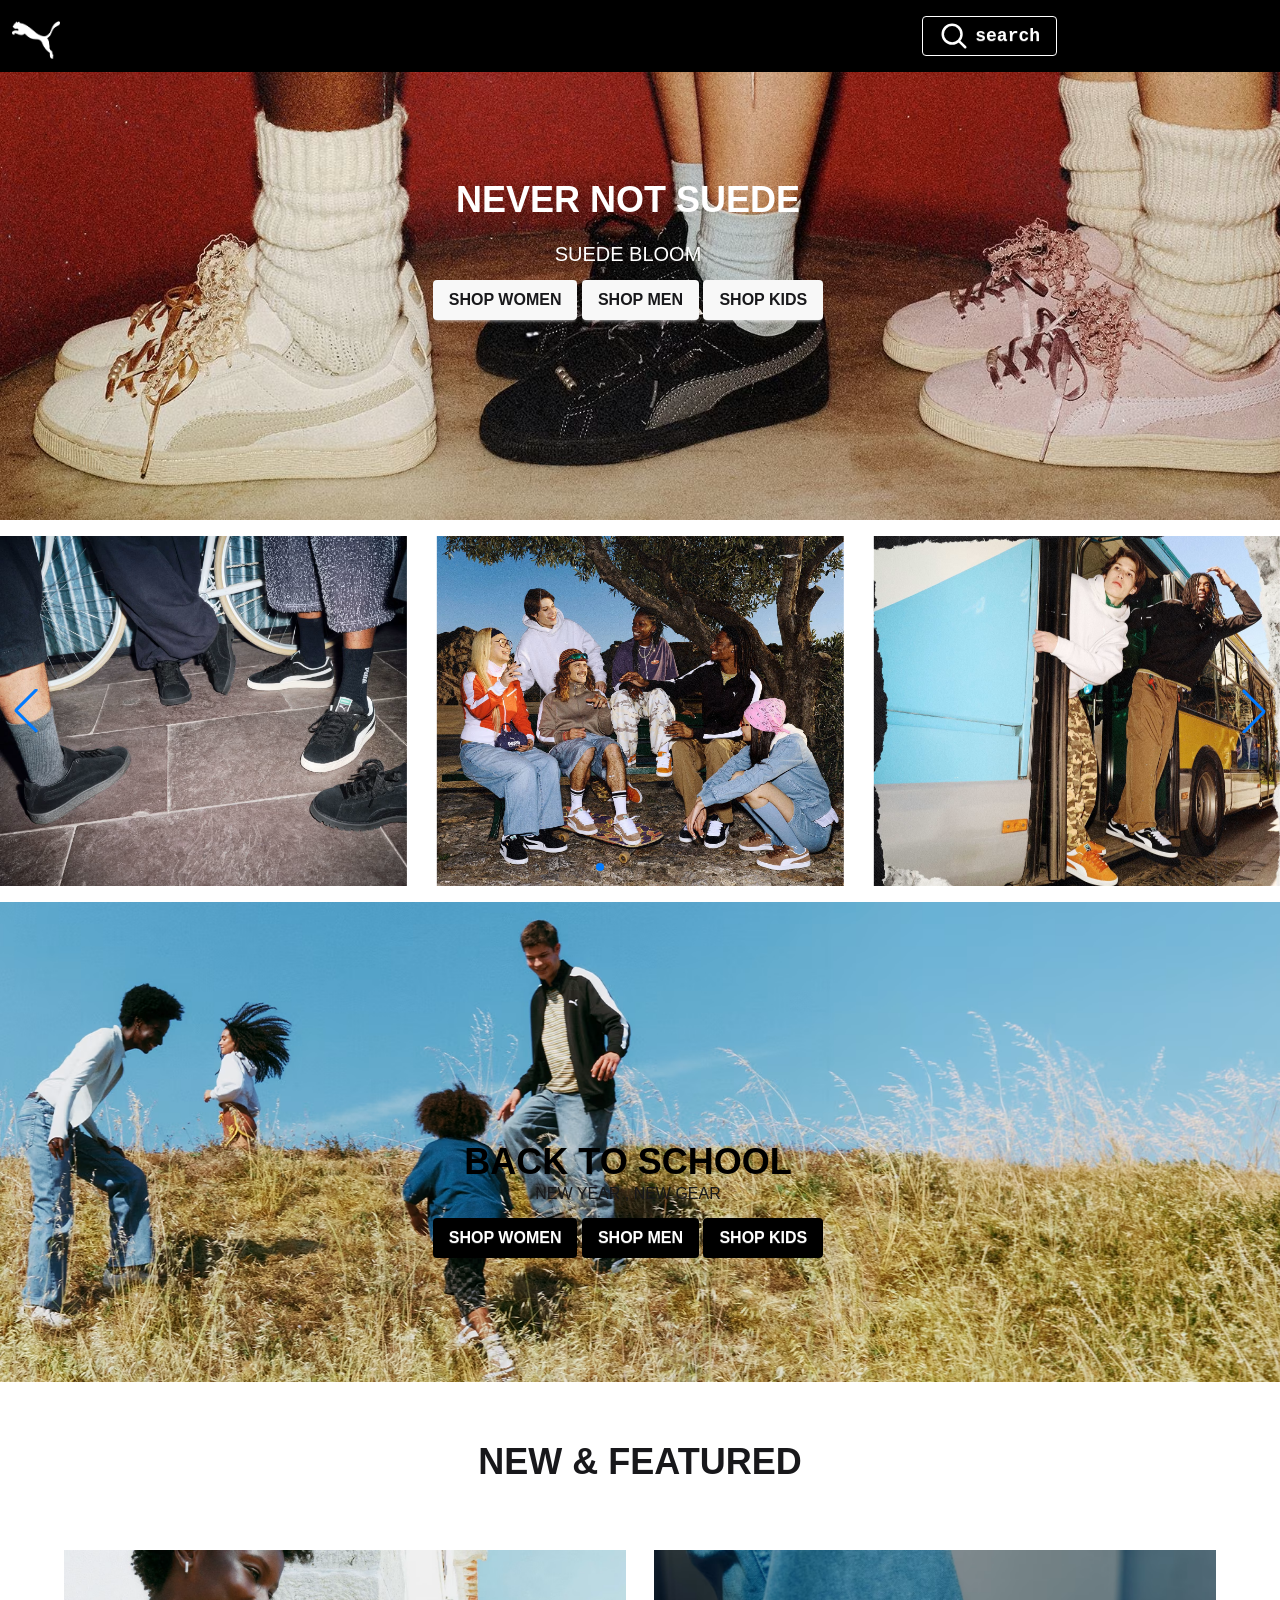
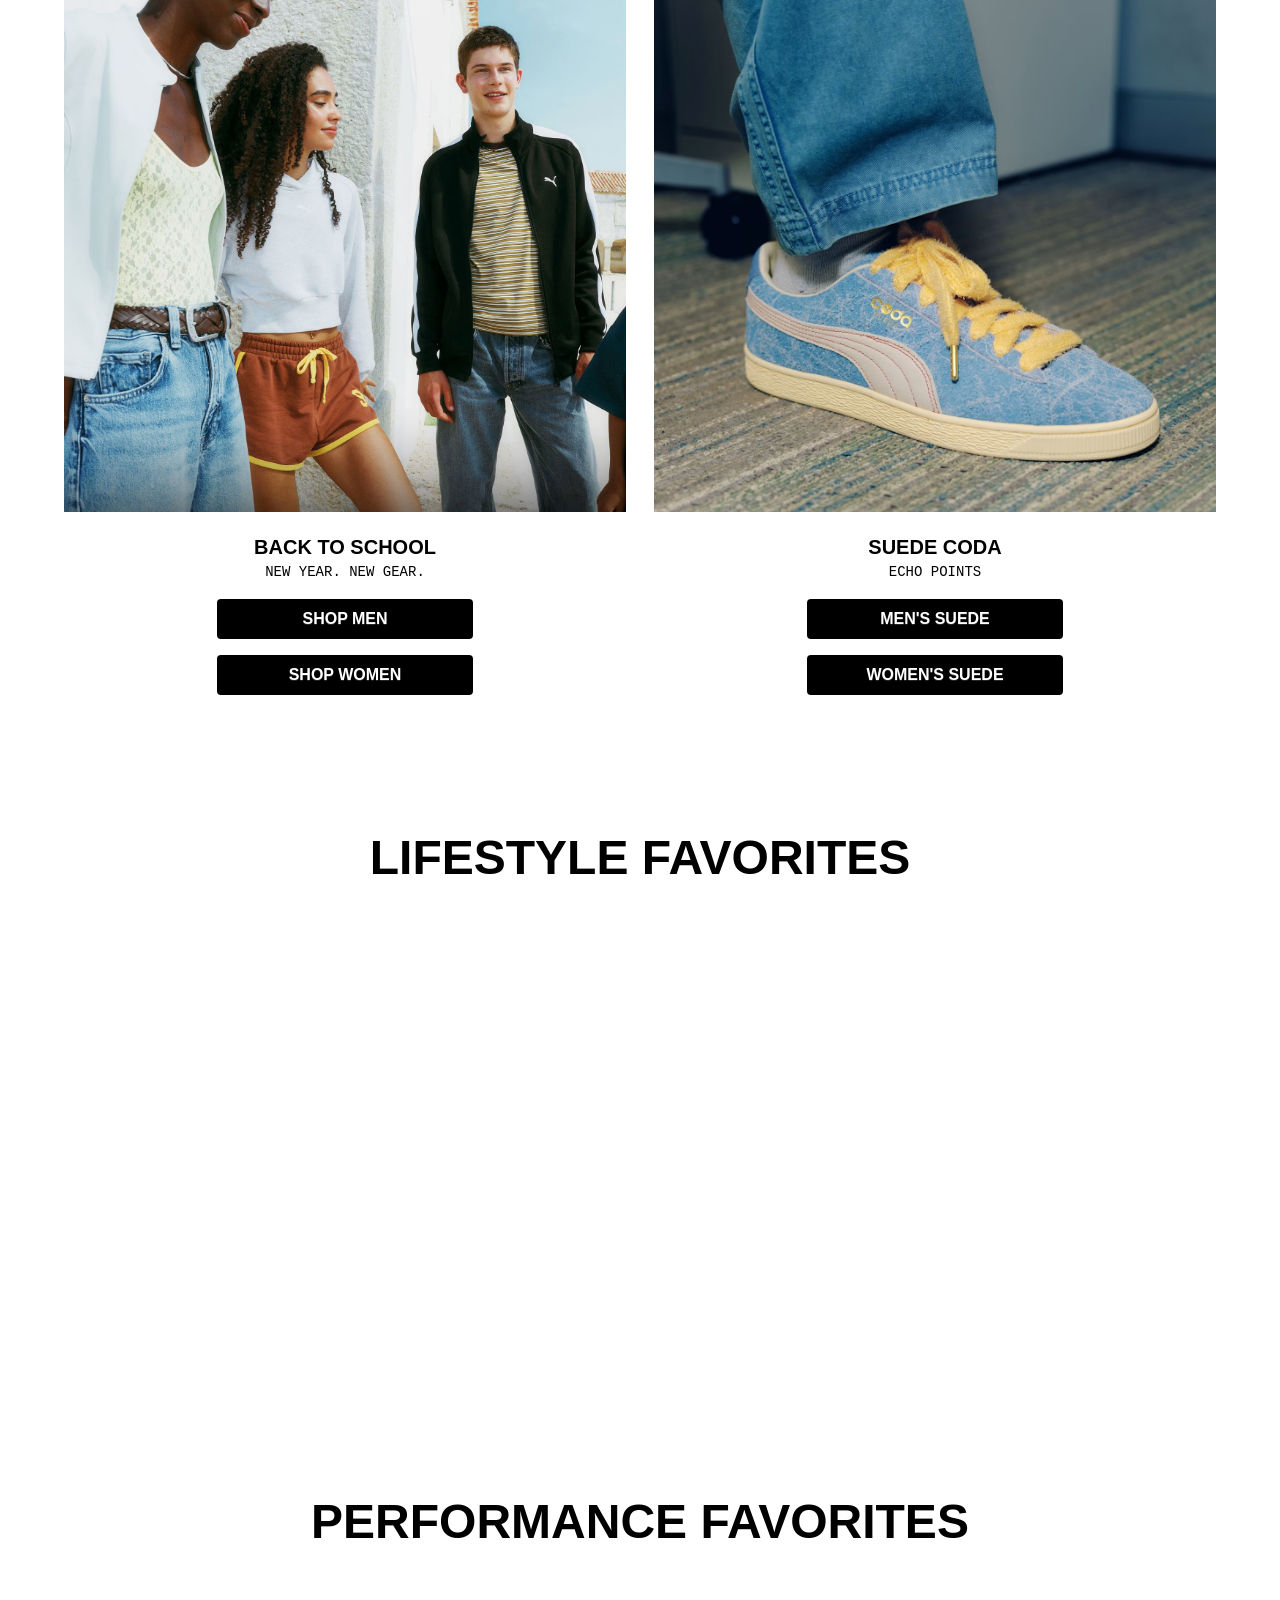
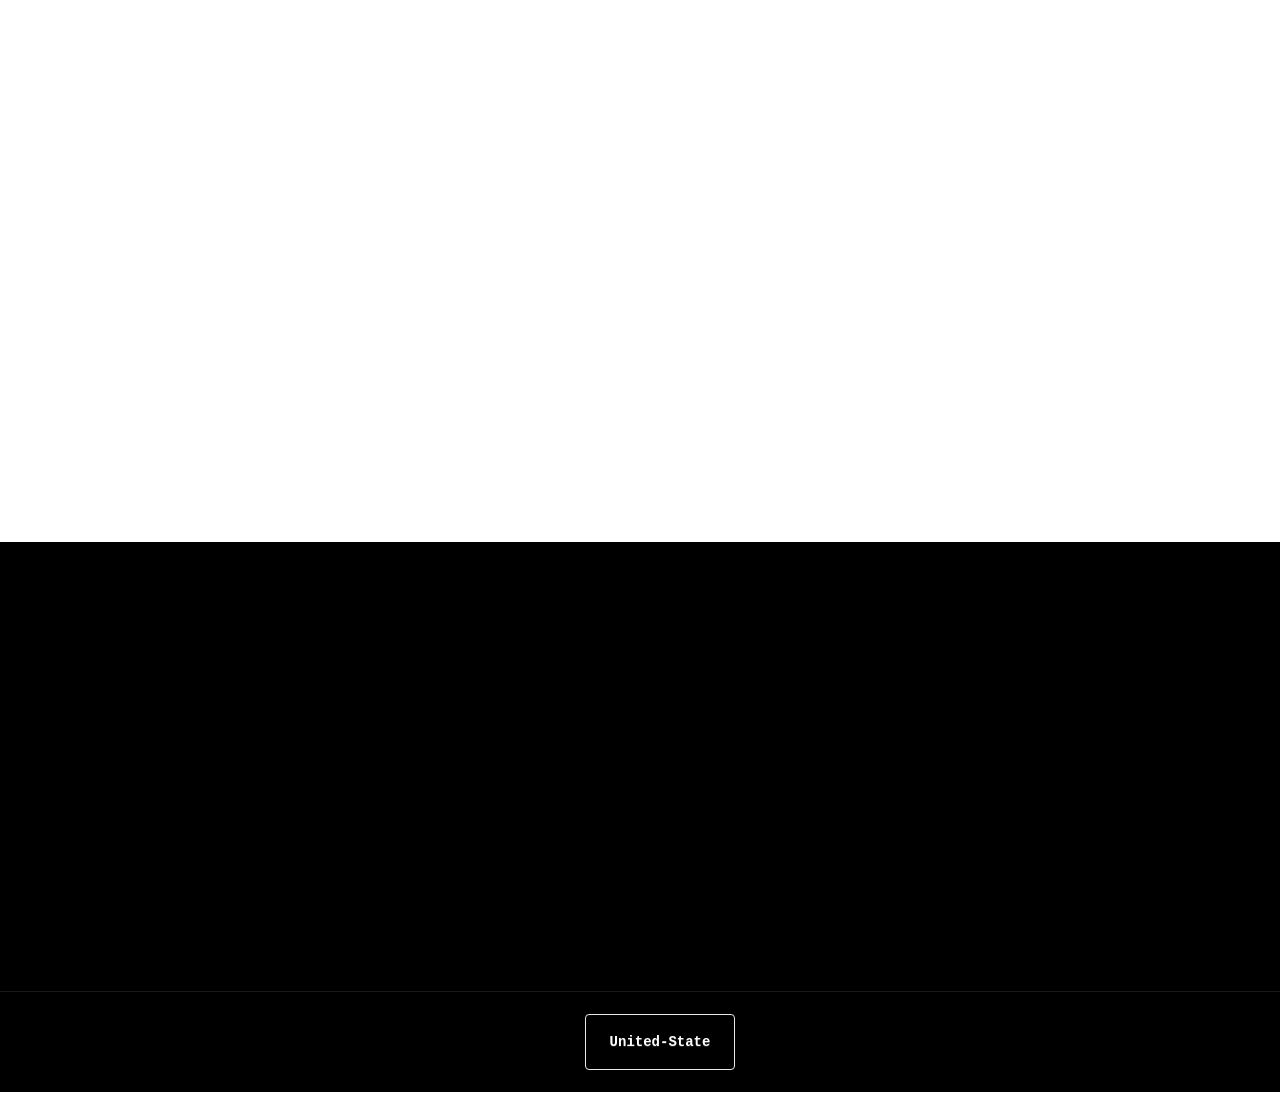
==== commit eba726eb: "second" ====
--- a/index.html
+++ b/index.html
@@ -102,12 +102,12 @@
 
 <!--#region pro desktop-->
 <div class="pro hidden max-w-375 w-full h-[660px] container lg:flex flex-col mx-auto items-center">
-<span class="capitalize font-bold text-5xl mt-4">PERFORMANCE FAVORITES</span>
+<span class="capitalize font-bold text-black text-5xl mt-4">PERFORMANCE FAVORITES</span>
 <div class="probox2 w-full h-[550px] mt-5  flex flex-row "></div>
 </div>
 <!--#endregion pro desktop-->
 <!--#region pro mobile-->
-<div class="mobilepro w-full h-150 bg-white flex flex-col items-center lg:hidden">
+<div class="mobilepro w-full text-black h-150 bg-white flex flex-col items-center lg:hidden">
 
 </div>
 <!--#endregion pro mobile-->
